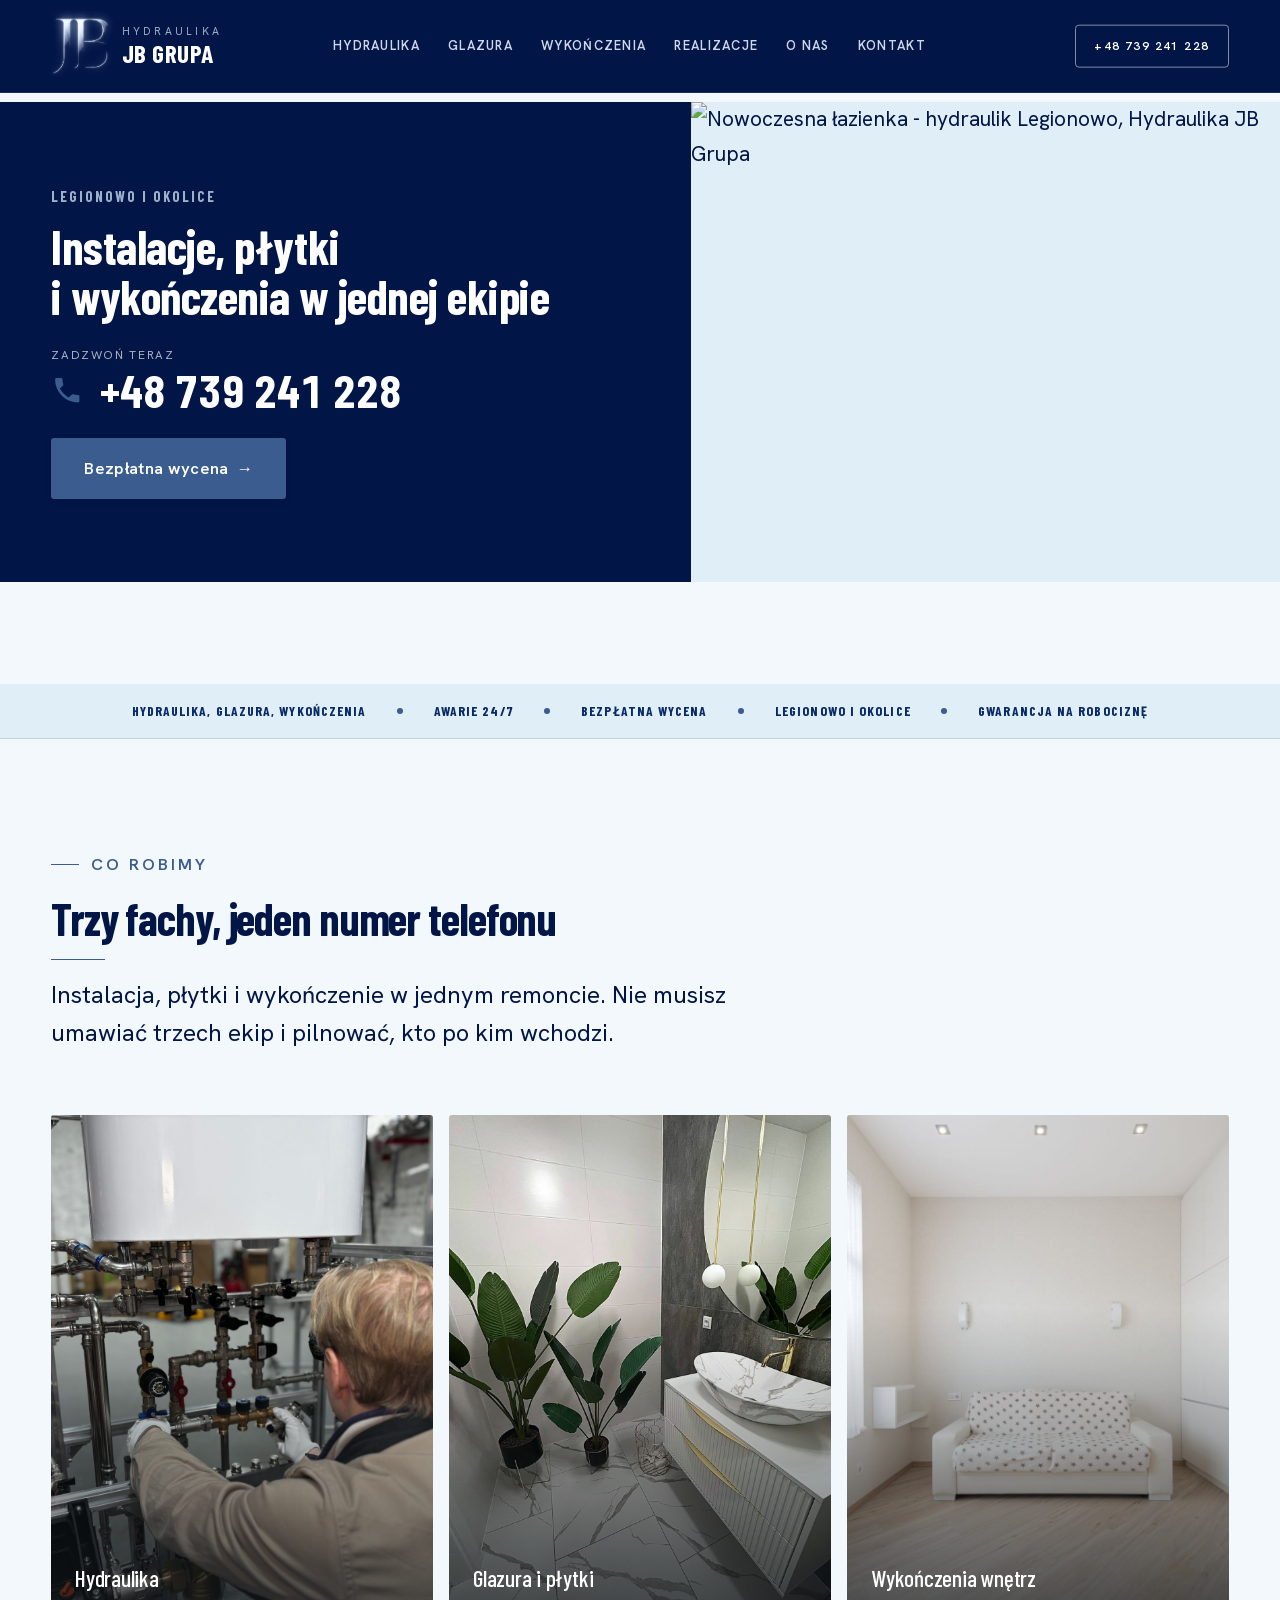
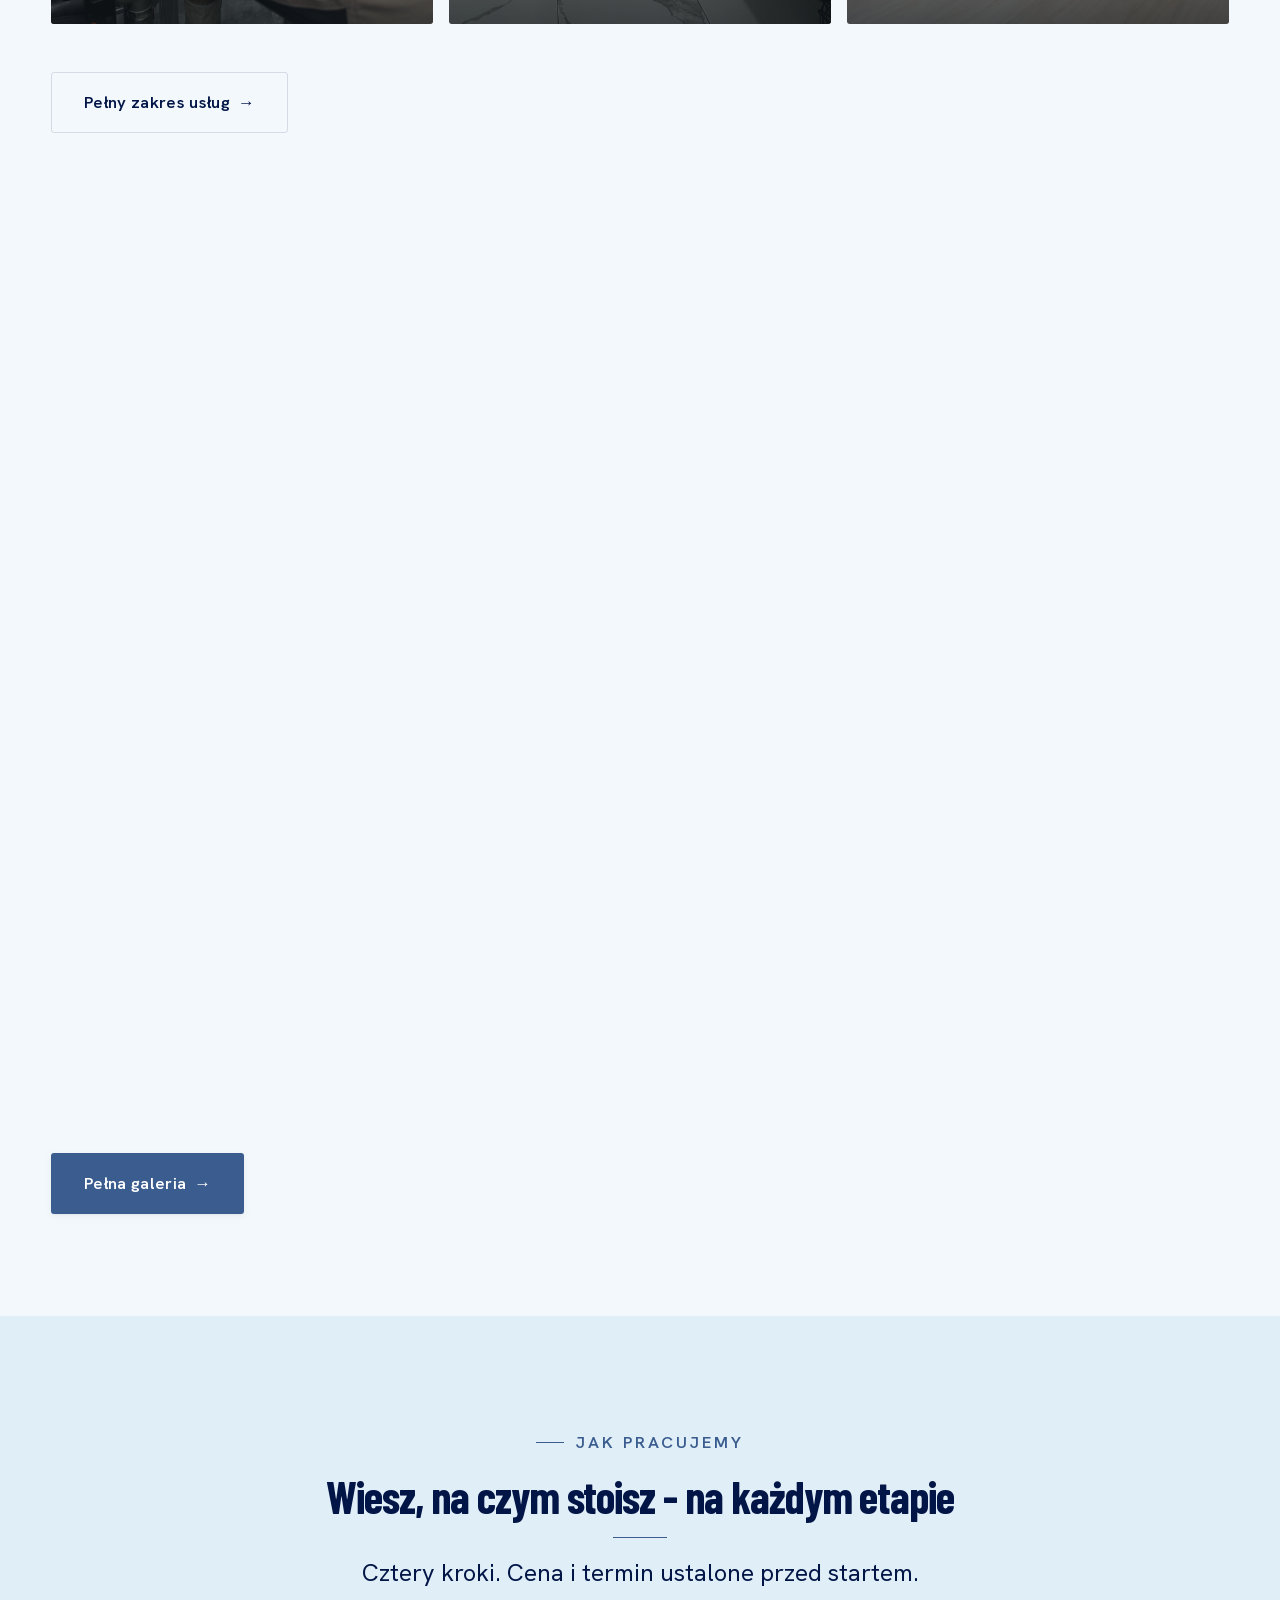
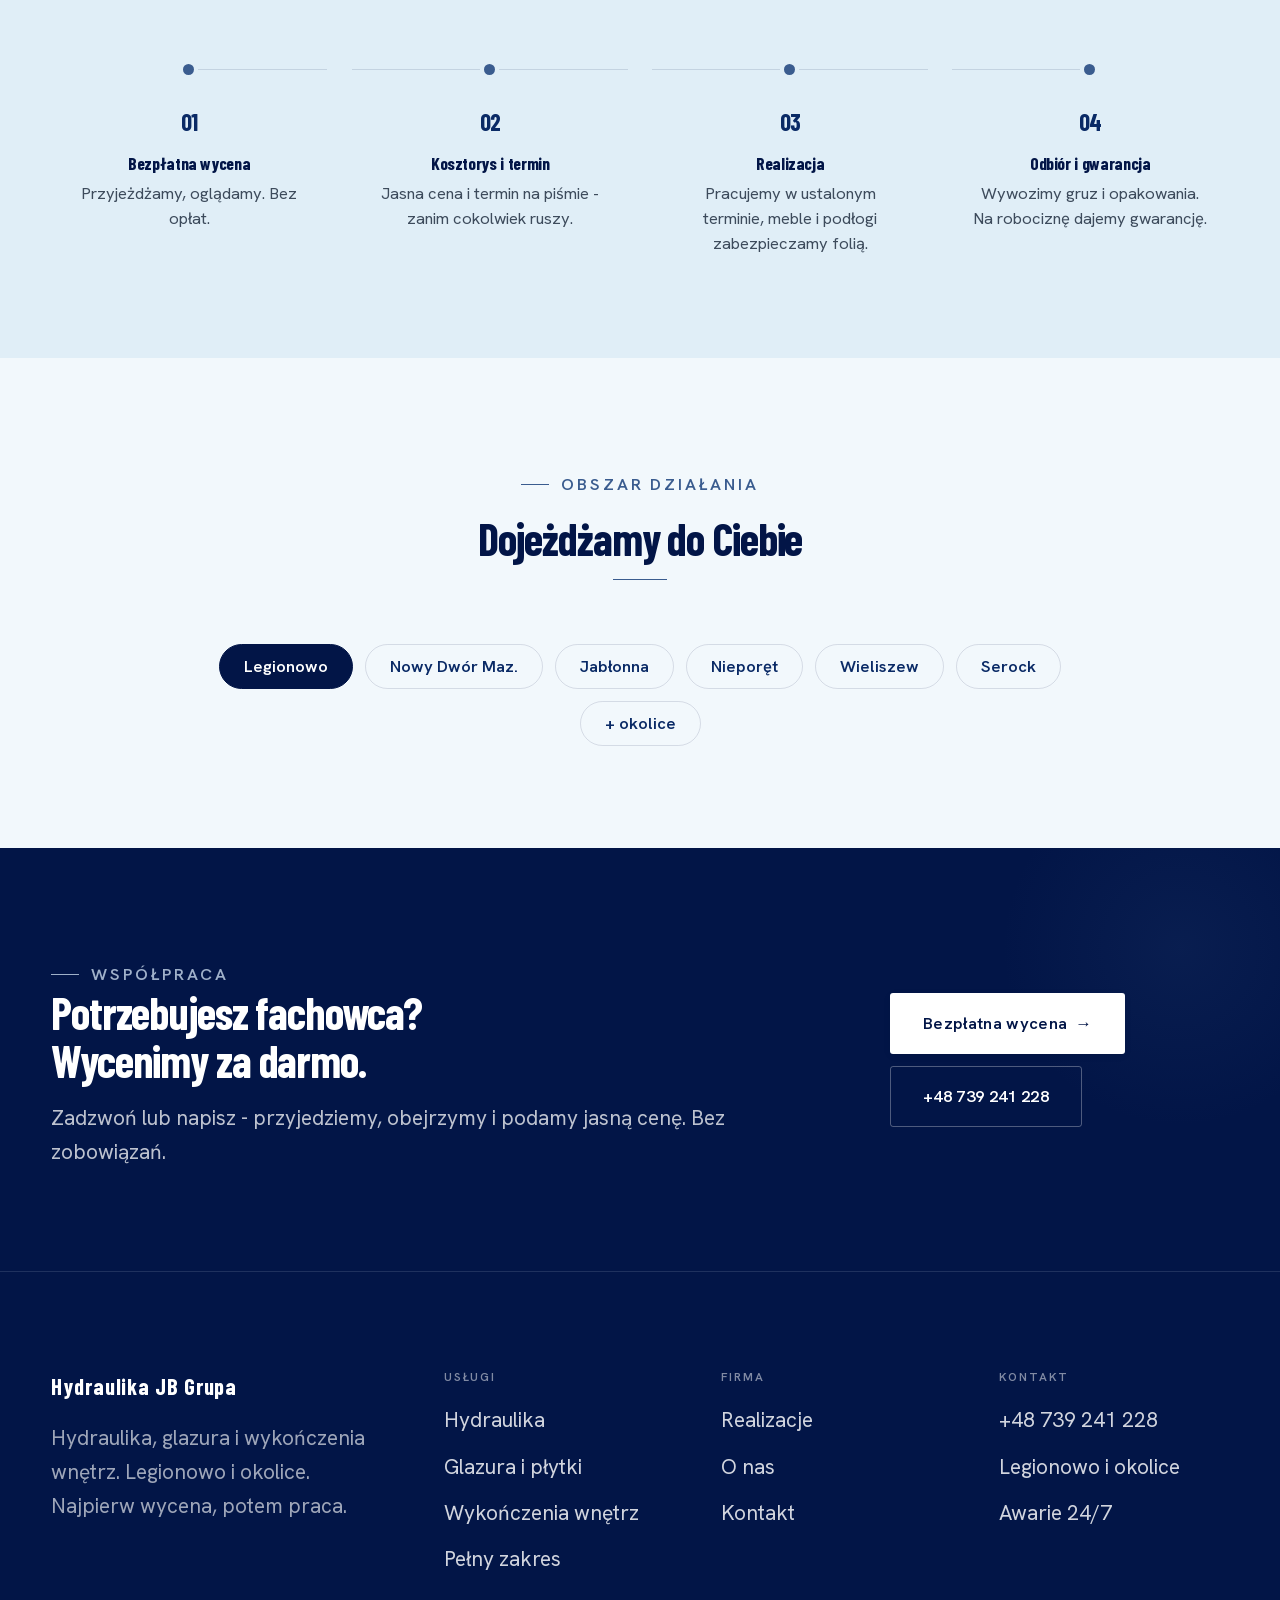
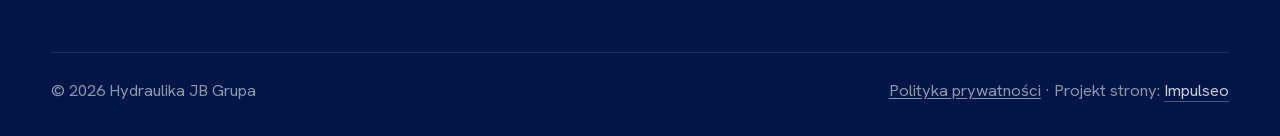
==== index.html @ e121d477 "Podglad rozbudowy strony JB Grupa o trzy uslugi (wersja robocza, noindex)" ====
<!DOCTYPE html>
<html lang="pl">
<head>
<meta charset="UTF-8">
<meta name="viewport" content="width=device-width, initial-scale=1.0">
<title>Hydraulik, glazurnik i wykończenia wnętrz - Legionowo | Hydraulika JB Grupa</title>
<meta name="description" content="Hydraulik, glazurnik i wykończenia wnętrz - Legionowo i okolice. Instalacje wod-kan i c.o., układanie płytek, łazienki pod klucz. Awarie 24/7, bezpłatna wycena.">
<link rel="canonical" href="https://hydraulika-legionowo.pl/">
<meta name="robots" content="noindex, nofollow">
<meta name="theme-color" content="#021547">
<link rel="icon" href="favicon.ico" sizes="any">
<link rel="icon" type="image/png" sizes="32x32" href="favicon-32x32.png">
<link rel="icon" type="image/png" sizes="16x16" href="favicon-16x16.png">
<link rel="apple-touch-icon" sizes="180x180" href="apple-touch-icon.png">
<link rel="manifest" href="site.webmanifest">
<meta property="og:type" content="website">
<meta property="og:locale" content="pl_PL">
<meta property="og:site_name" content="Hydraulika JB Grupa">
<meta property="og:title" content="Hydraulika JB Grupa - hydraulik, glazurnik, wykończenia · Legionowo">
<meta property="og:description" content="Hydraulik, glazurnik i wykończenia wnętrz - Legionowo i okolice. Instalacje wod-kan i c.o., układanie płytek, łazienki pod klucz. Awarie 24/7, bezpłatna wycena.">
<meta property="og:url" content="https://hydraulika-legionowo.pl/">
<meta property="og:image" content="https://hydraulika-legionowo.pl/img/og.jpg">
<meta property="og:image:width" content="1200">
<meta property="og:image:height" content="630">
<meta name="twitter:card" content="summary_large_image">
<meta name="twitter:title" content="Hydraulika JB Grupa - hydraulik, glazurnik, wykończenia · Legionowo">
<meta name="twitter:description" content="Hydraulik, glazurnik i wykończenia wnętrz - Legionowo i okolice. Instalacje wod-kan i c.o., układanie płytek, łazienki pod klucz. Awarie 24/7, bezpłatna wycena.">
<meta name="twitter:image" content="https://hydraulika-legionowo.pl/img/og.jpg">
<link rel="stylesheet" href="assets/fonts.css?v=20260808">
<script type="application/ld+json">{"@context": "https://schema.org", "@type": ["HomeAndConstructionBusiness", "Plumber"], "@id": "https://hydraulika-legionowo.pl/#business", "name": "Hydraulika JB Grupa", "description": "Hydraulik, glazurnik i wykończenia wnętrz. Legionowo i okolice. Instalacje wod-kan i centralne ogrzewanie, układanie płytek i gresu, łazienki pod klucz, usuwanie awarii.", "image": "https://hydraulika-legionowo.pl/img/og.jpg", "url": "https://hydraulika-legionowo.pl/", "telephone": "+48739241228", "email": "kontakt@jbgrupa.com", "areaServed": [{"@type": "City", "name": "Legionowo"}, {"@type": "City", "name": "Nowy Dwór Mazowiecki"}, {"@type": "City", "name": "Jabłonna"}, {"@type": "City", "name": "Nieporęt"}, {"@type": "City", "name": "Wieliszew"}, {"@type": "City", "name": "Serock"}], "address": {"@type": "PostalAddress", "addressLocality": "Legionowo", "addressRegion": "mazowieckie", "addressCountry": "PL"}, "geo": {"@type": "GeoCoordinates", "latitude": 52.4045, "longitude": 20.9266}, "knowsAbout": ["instalacje wod-kan", "centralne ogrzewanie", "ogrzewanie podłogowe", "montaż łazienek", "kotłownie", "usuwanie awarii", "układanie płytek", "gres wielkoformatowy", "brodziki z odpływem liniowym", "gładzie i malowanie", "sufity podwieszane", "wykończenia wnętrz"], "hasOfferCatalog": {"@type": "OfferCatalog", "name": "Usługi", "itemListElement": [{"@type": "Offer", "itemOffered": {"@type": "Service", "name": "Usługi hydrauliczne", "url": "https://hydraulika-legionowo.pl/hydraulika.html"}}, {"@type": "Offer", "itemOffered": {"@type": "Service", "name": "Układanie płytek i gresu", "url": "https://hydraulika-legionowo.pl/glazura.html"}}, {"@type": "Offer", "itemOffered": {"@type": "Service", "name": "Wykończenia wnętrz", "url": "https://hydraulika-legionowo.pl/wykonczenia-wnetrz.html"}}]}}</script>
<link rel="stylesheet" href="assets/styles.css?v=20260808">
</head>
<body>
<a class="skip" href="#main">Przejdź do treści</a>

<header class="nav">
  <div class="wrap nav-inner">
    <a class="brand brand-lockup" href="index.html"><img class="brand-logo" src="img/logo.png" alt=""><span class="brand-wm"><small>Hydraulika</small><b>JB Grupa</b></span></a>
    <nav class="nav-links" id="nav-links">
      <a href="hydraulika.html">Hydraulika</a>
      <a href="glazura.html">Glazura</a>
      <a href="wykonczenia-wnetrz.html">Wykończenia</a>
      <a href="realizacje.html">Realizacje</a>
      <a href="o-nas.html">O&nbsp;nas</a>
      <a href="kontakt.html">Kontakt</a>
      <a href="tel:+48739241228" class="btn btn-accent">+48 739 241 228</a>
    </nav>
    <button class="nav-toggle" type="button" aria-label="Otwórz menu" aria-expanded="false" aria-controls="nav-links"><span></span><span></span><span></span></button>
  </div>
</header>
<main id="main">

<section class="hero-fach">
  <img class="hf-photo" src="img/hero.jpg" alt="Nowoczesna łazienka - hydraulik Legionowo, Hydraulika JB Grupa" fetchpriority="high" width="1800" height="1202">
  <div class="hf-panel">
      <span class="hf-kicker">Legionowo i&nbsp;okolice</span>
      <h1 class="hf-title">Instalacje, płytki i&nbsp;wykończenia w&nbsp;jednej ekipie</h1>
      <a class="hf-phone" href="tel:+48739241228"><span class="hf-phone-lab">Zadzwoń teraz</span><span class="hf-phone-num"><svg class="ico-tel" width="16" height="16" viewBox="0 0 24 24" fill="none" aria-hidden="true"><path d="M6.6 10.8a15.5 15.5 0 0 0 6.6 6.6l2.2-2.2a1 1 0 0 1 1-.24 11.4 11.4 0 0 0 3.6.58 1 1 0 0 1 1 1V20a1 1 0 0 1-1 1A17 17 0 0 1 3 4a1 1 0 0 1 1-1h3.5a1 1 0 0 1 1 1c0 1.25.2 2.46.58 3.6a1 1 0 0 1-.25 1l-2.23 2.2Z" fill="currentColor"/></svg> +48 739 241 228</span></a>
      <div class="hf-actions">
        <a href="kontakt.html" class="btn btn-accent">Bezpłatna wycena <span class="arr" aria-hidden="true">→</span></a>
      </div>
  </div>
</section>
<section class="fach-promise">
  <div class="wrap">
    <ul class="fp-row reveal"><li>Hydraulika, glazura, wykończenia</li><li>Awarie 24/7</li><li>Bezpłatna wycena</li><li>Legionowo i&nbsp;okolice</li><li>Gwarancja na robociznę</li></ul>
  </div>
</section>
<section>
  <div class="wrap">
    <div class="head reveal">
      <span class="eyebrow">Co robimy</span>
      <h2>Trzy fachy, jeden numer telefonu</h2>
      <p>Instalacja, płytki i&nbsp;wykończenie w&nbsp;jednym remoncie. Nie musisz umawiać trzech ekip i&nbsp;pilnować, kto po kim wchodzi.</p>
    </div>
    <div class="gateways">
      <a href="hydraulika.html" class="gateway reveal"><img src="img/about.jpg" alt="Hydraulik Legionowo - instalacje wod-kan i centralne ogrzewanie" loading="lazy"><span class="g-ttl">Hydraulika</span></a>
      <a href="glazura.html" class="gateway reveal"><img src="img/real-lazienka-marmur.jpg" alt="Glazurnik Legionowo - układanie płytek i gresu" loading="lazy"><span class="g-ttl">Glazura i&nbsp;płytki</span></a>
      <a href="wykonczenia-wnetrz.html" class="gateway reveal"><img src="img/w6.jpg" alt="Wykończenia wnętrz Legionowo - gładzie, malowanie, podłogi" loading="lazy"><span class="g-ttl">Wykończenia wnętrz</span></a>
    </div>
    <div style="margin-top:var(--space-7)" class="reveal"><a href="oferta.html" class="btn btn-ghost">Pełny zakres usług <span class="arr" aria-hidden="true">→</span></a></div>
  </div>
</section>
<section>
  <div class="wrap">
    <div class="head reveal">
      <span class="eyebrow">Realizacje</span>
      <h2>Nasze realizacje</h2>
      <p>Zdjęcia z&nbsp;naszych robót w&nbsp;okolicy. Bez zdjęć z&nbsp;internetu.</p>
    </div>
    <div class="gallery-masonry">
      <figure class="m-tile reveal"><img src="img/real-prysznic-drewnopodobny.jpg" alt="Wnęka prysznicowa w gresie drewnopodobnym, etap prac" loading="lazy"><figcaption class="cap">Wnęka prysznicowa w&nbsp;gresie drewnopodobnym<small>Etap przed białym montażem</small></figcaption></figure>
      <figure class="m-tile reveal"><img src="img/real-lazienka-antracyt.jpg" alt="Łazienka z ciemnym kamieniem i wanną wolnostojącą" loading="lazy"><figcaption class="cap">Ciemny kamień i&nbsp;wanna wolnostojąca<small>Zabudowa i&nbsp;biały montaż</small></figcaption></figure>
      <figure class="m-tile reveal"><img src="img/real-odplyw-liniowy.jpg" alt="Podłoga z gresu drewnopodobnego ze spadkiem do odpływu liniowego" loading="lazy"><figcaption class="cap">Spadek do odpływu liniowego<small>Cięcie płytki pod kątem, bez progu</small></figcaption></figure>
    </div>
    <div style="margin-top:var(--space-7)" class="reveal"><a href="realizacje.html" class="btn btn-accent">Pełna galeria <span class="arr" aria-hidden="true">→</span></a></div>
  </div>
</section>
<section class="proces fachowcy">
  <div class="wrap">
    <div class="head center reveal">
      <span class="eyebrow">Jak pracujemy</span>
      <h2>Wiesz, na czym stoisz - na każdym etapie</h2>
      <p>Cztery kroki. Cena i&nbsp;termin ustalone przed startem.</p>
    </div>
    <ol class="proces-line">
      <li class="reveal"><span class="pno">01</span><h3>Bezpłatna wycena</h3><p>Przyjeżdżamy, oglądamy. Bez opłat.</p></li>
      <li class="reveal"><span class="pno">02</span><h3>Kosztorys i&nbsp;termin</h3><p>Jasna cena i&nbsp;termin na piśmie - zanim cokolwiek ruszy.</p></li>
      <li class="reveal"><span class="pno">03</span><h3>Realizacja</h3><p>Pracujemy w&nbsp;ustalonym terminie, meble i&nbsp;podłogi zabezpieczamy folią.</p></li>
      <li class="reveal"><span class="pno">04</span><h3>Odbiór i&nbsp;gwarancja</h3><p>Wywozimy gruz i&nbsp;opakowania. Na robociznę dajemy gwarancję.</p></li>
    </ol>
  </div>
</section>
<section class="obszar">
  <div class="wrap">
    <div class="head center reveal">
      <span class="eyebrow">Obszar działania</span>
      <h2>Dojeżdżamy do Ciebie</h2>
    </div>
    <ul class="obszar-list reveal"><li class="is-home">Legionowo</li><li>Nowy Dwór Maz.</li><li>Jabłonna</li><li>Nieporęt</li><li>Wieliszew</li><li>Serock</li><li>+ okolice</li></ul>
  </div>
</section>
<section class="cta">
  <div class="wrap">
    <div class="reveal">
      <span class="eyebrow">Współpraca</span>
      <h2>Potrzebujesz fachowca? Wycenimy za darmo.</h2>
      <p>Zadzwoń lub napisz - przyjedziemy, obejrzymy i&nbsp;podamy jasną cenę. Bez zobowiązań.</p>
    </div>
    <div class="cta-actions reveal">
      <a href="kontakt.html" class="btn btn-light">Bezpłatna wycena <span class="arr" aria-hidden="true">→</span></a>
      <a href="tel:+48739241228" class="btn btn-ghost" style="color:#fff;border-color:rgba(255,255,255,.3)">+48 739 241 228</a>
    </div>
  </div>
</section>

</main>
<footer>
  <div class="wrap">
    <div class="foot-grid">
      <div class="foot-brand">
        <div class="name">Hydraulika JB Grupa</div>
        <p>Hydraulika, glazura i&nbsp;wykończenia wnętrz. Legionowo i&nbsp;okolice. Najpierw wycena, potem praca.</p>
      </div>
      <div class="foot-col">
        <h4>Usługi</h4>
        <a href="hydraulika.html">Hydraulika</a>
        <a href="glazura.html">Glazura i&nbsp;płytki</a>
        <a href="wykonczenia-wnetrz.html">Wykończenia wnętrz</a>
        <a href="oferta.html">Pełny zakres</a>
      </div>
      <div class="foot-col">
        <h4>Firma</h4>
        <a href="realizacje.html">Realizacje</a>
        <a href="o-nas.html">O&nbsp;nas</a>
        <a href="kontakt.html">Kontakt</a>
      </div>
      <div class="foot-col">
        <h4>Kontakt</h4>
        <a href="tel:+48739241228">+48 739 241 228</a>
        <p>Legionowo i&nbsp;okolice</p>
        <p>Awarie 24/7</p>
      </div>
    </div>
    <div class="foot-bot">
      <span>© 2026 Hydraulika JB Grupa</span>
      <span class="foot-legal"><a href="polityka-prywatnosci.html">Polityka prywatności</a> · Projekt strony: <a class="foot-credit" href="https://impulseo.pl" target="_blank" rel="noopener">Impulseo</a></span>
    </div>
  </div>
</footer>
<div class="sticky-call"><a class="sc-call" href="tel:+48739241228"><svg class="ico-tel" width="16" height="16" viewBox="0 0 24 24" fill="none" aria-hidden="true"><path d="M6.6 10.8a15.5 15.5 0 0 0 6.6 6.6l2.2-2.2a1 1 0 0 1 1-.24 11.4 11.4 0 0 0 3.6.58 1 1 0 0 1 1 1V20a1 1 0 0 1-1 1A17 17 0 0 1 3 4a1 1 0 0 1 1-1h3.5a1 1 0 0 1 1 1c0 1.25.2 2.46.58 3.6a1 1 0 0 1-.25 1l-2.23 2.2Z" fill="currentColor"/></svg> Zadzwoń</a><a class="sc-quote" href="kontakt.html">Bezpłatna wycena</a></div>

<script src="assets/main.js"></script>
</body>
</html>
---- assets/fonts.css ----
@font-face {
  font-family: 'Barlow Condensed';
  font-style: normal;
  font-weight: 500;
  font-display: swap;
  src: url(fonts/barlowcondensed-500-latin-ext.woff2) format('woff2');
  unicode-range: U+0100-02BA, U+02BD-02C5, U+02C7-02CC, U+02CE-02D7, U+02DD-02FF, U+0304, U+0308, U+0329, U+1D00-1DBF, U+1E00-1E9F, U+1EF2-1EFF, U+2020, U+20A0-20AB, U+20AD-20C0, U+2113, U+2C60-2C7F, U+A720-A7FF;
}
@font-face {
  font-family: 'Barlow Condensed';
  font-style: normal;
  font-weight: 500;
  font-display: swap;
  src: url(fonts/barlowcondensed-500-latin.woff2) format('woff2');
  unicode-range: U+0000-00FF, U+0131, U+0152-0153, U+02BB-02BC, U+02C6, U+02DA, U+02DC, U+0304, U+0308, U+0329, U+2000-206F, U+20AC, U+2122, U+2191, U+2193, U+2212, U+2215, U+FEFF, U+FFFD;
}
@font-face {
  font-family: 'Barlow Condensed';
  font-style: normal;
  font-weight: 600;
  font-display: swap;
  src: url(fonts/barlowcondensed-600-latin-ext.woff2) format('woff2');
  unicode-range: U+0100-02BA, U+02BD-02C5, U+02C7-02CC, U+02CE-02D7, U+02DD-02FF, U+0304, U+0308, U+0329, U+1D00-1DBF, U+1E00-1E9F, U+1EF2-1EFF, U+2020, U+20A0-20AB, U+20AD-20C0, U+2113, U+2C60-2C7F, U+A720-A7FF;
}
@font-face {
  font-family: 'Barlow Condensed';
  font-style: normal;
  font-weight: 600;
  font-display: swap;
  src: url(fonts/barlowcondensed-600-latin.woff2) format('woff2');
  unicode-range: U+0000-00FF, U+0131, U+0152-0153, U+02BB-02BC, U+02C6, U+02DA, U+02DC, U+0304, U+0308, U+0329, U+2000-206F, U+20AC, U+2122, U+2191, U+2193, U+2212, U+2215, U+FEFF, U+FFFD;
}
@font-face {
  font-family: 'Barlow Condensed';
  font-style: normal;
  font-weight: 700;
  font-display: swap;
  src: url(fonts/barlowcondensed-700-latin-ext.woff2) format('woff2');
  unicode-range: U+0100-02BA, U+02BD-02C5, U+02C7-02CC, U+02CE-02D7, U+02DD-02FF, U+0304, U+0308, U+0329, U+1D00-1DBF, U+1E00-1E9F, U+1EF2-1EFF, U+2020, U+20A0-20AB, U+20AD-20C0, U+2113, U+2C60-2C7F, U+A720-A7FF;
}
@font-face {
  font-family: 'Barlow Condensed';
  font-style: normal;
  font-weight: 700;
  font-display: swap;
  src: url(fonts/barlowcondensed-700-latin.woff2) format('woff2');
  unicode-range: U+0000-00FF, U+0131, U+0152-0153, U+02BB-02BC, U+02C6, U+02DA, U+02DC, U+0304, U+0308, U+0329, U+2000-206F, U+20AC, U+2122, U+2191, U+2193, U+2212, U+2215, U+FEFF, U+FFFD;
}
@font-face {
  font-family: 'Hanken Grotesk';
  font-style: normal;
  font-weight: 400;
  font-display: swap;
  src: url(fonts/hankengrotesk-400-latin-ext.woff2) format('woff2');
  unicode-range: U+0100-02BA, U+02BD-02C5, U+02C7-02CC, U+02CE-02D7, U+02DD-02FF, U+0304, U+0308, U+0329, U+1D00-1DBF, U+1E00-1E9F, U+1EF2-1EFF, U+2020, U+20A0-20AB, U+20AD-20C0, U+2113, U+2C60-2C7F, U+A720-A7FF;
}
@font-face {
  font-family: 'Hanken Grotesk';
  font-style: normal;
  font-weight: 400;
  font-display: swap;
  src: url(fonts/hankengrotesk-400-latin.woff2) format('woff2');
  unicode-range: U+0000-00FF, U+0131, U+0152-0153, U+02BB-02BC, U+02C6, U+02DA, U+02DC, U+0304, U+0308, U+0329, U+2000-206F, U+20AC, U+2122, U+2191, U+2193, U+2212, U+2215, U+FEFF, U+FFFD;
}
@font-face {
  font-family: 'Hanken Grotesk';
  font-style: normal;
  font-weight: 500;
  font-display: swap;
  src: url(fonts/hankengrotesk-500-latin-ext.woff2) format('woff2');
  unicode-range: U+0100-02BA, U+02BD-02C5, U+02C7-02CC, U+02CE-02D7, U+02DD-02FF, U+0304, U+0308, U+0329, U+1D00-1DBF, U+1E00-1E9F, U+1EF2-1EFF, U+2020, U+20A0-20AB, U+20AD-20C0, U+2113, U+2C60-2C7F, U+A720-A7FF;
}
@font-face {
  font-family: 'Hanken Grotesk';
  font-style: normal;
  font-weight: 500;
  font-display: swap;
  src: url(fonts/hankengrotesk-500-latin.woff2) format('woff2');
  unicode-range: U+0000-00FF, U+0131, U+0152-0153, U+02BB-02BC, U+02C6, U+02DA, U+02DC, U+0304, U+0308, U+0329, U+2000-206F, U+20AC, U+2122, U+2191, U+2193, U+2212, U+2215, U+FEFF, U+FFFD;
}
@font-face {
  font-family: 'Hanken Grotesk';
  font-style: normal;
  font-weight: 600;
  font-display: swap;
  src: url(fonts/hankengrotesk-600-latin-ext.woff2) format('woff2');
  unicode-range: U+0100-02BA, U+02BD-02C5, U+02C7-02CC, U+02CE-02D7, U+02DD-02FF, U+0304, U+0308, U+0329, U+1D00-1DBF, U+1E00-1E9F, U+1EF2-1EFF, U+2020, U+20A0-20AB, U+20AD-20C0, U+2113, U+2C60-2C7F, U+A720-A7FF;
}
@font-face {
  font-family: 'Hanken Grotesk';
  font-style: normal;
  font-weight: 600;
  font-display: swap;
  src: url(fonts/hankengrotesk-600-latin.woff2) format('woff2');
  unicode-range: U+0000-00FF, U+0131, U+0152-0153, U+02BB-02BC, U+02C6, U+02DA, U+02DC, U+0304, U+0308, U+0329, U+2000-206F, U+20AC, U+2122, U+2191, U+2193, U+2212, U+2215, U+FEFF, U+FFFD;
}
---- assets/styles.css ----
/* ============================================================
   - premium, architektoniczny B2B fit-out
   Jasna paleta, zero brązu. System wg premium-web-craft.
   Projekt strony: Impulseo (impulseo.pl)
   ============================================================ */

:root{
  /* PALETA - jasna, architektoniczna, chłodna */
  --paper:#F2F8FC;          /* główne tło */
  --paper-2:#E0EEF7;        /* sekcje alternatywne (chłodny jasny szary) */
  --paper-3:#E0EEF7;        /* delikatne wypełnienia */
  --ink:#021547;            /* tekst główny - chłodny grafit */
  --ink-soft:#0A2A66;       /* nagłówki drugorzędne */
  --muted:#3D4B5C;          /* tekst poboczny */
  --line:rgba(2,21,71,.12);/* hairline */
  --accent:#3A5C8F;         /* stonowany petrol-slate - jedyny akcent */
  --accent-d:#274369;
  --accent-soft:rgba(58,92,143,.12);
  --dark:#021547;           /* sekcje ciemne (stopka/CTA) */

  /* ODSTĘPY - skala 4/8 */
  --space-1:4px; --space-2:8px; --space-3:12px; --space-4:16px; --space-5:24px;
  --space-6:32px; --space-7:48px; --space-8:64px; --space-9:96px; --space-10:128px;

  /* TYPOGRAFIA - fluid clamp() */
  --text-sm:clamp(.88rem,.84rem + .18vw,1rem);
  --text-base:clamp(1.06rem,1rem + .35vw,1.22rem);
  --text-lg:clamp(1.18rem,1.08rem + .4vw,1.4rem);
  --text-h3:clamp(1.2rem,1.1rem + .5vw,1.5rem);
  --text-h2:clamp(1.9rem,1.5rem + 1.9vw,2.8rem);
  --text-h1:clamp(2.6rem,1.9rem + 3.6vw,4.6rem);

  /* PROMIENIE - architektoniczne, raczej ostre */
  --r-sm:3px; --r-md:6px; --r-lg:10px;

  /* RUCH */
  --ease:cubic-bezier(.25,.46,.45,.94); --dur:.24s;

  /* CIENIE - miękkie, warstwowe */
  --sh-sm:0 1px 2px rgba(16,24,32,.04), 0 2px 8px rgba(16,24,32,.05);
  --sh-md:0 2px 6px rgba(16,24,32,.05), 0 12px 28px -8px rgba(16,24,32,.12);
  --sh-lg:0 6px 14px rgba(16,24,32,.07), 0 26px 56px -18px rgba(16,24,32,.22);

  --hairline:1px solid var(--line);

  --font-display:'Barlow Condensed','Hanken Grotesk',sans-serif;
  --font-body:'Hanken Grotesk',sans-serif;
}

*{box-sizing:border-box;margin:0;padding:0}
html{scroll-behavior:smooth}
body{
  font-family:var(--font-body);
  font-size:var(--text-base);
  line-height:1.65;
  color:var(--ink);
  background:var(--paper);
  -webkit-font-smoothing:antialiased;
  text-rendering:optimizeLegibility;
}
img{max-width:100%;display:block}
a{color:inherit;text-decoration:none}

.wrap{width:min(92%,1180px);margin-inline:auto}
section{padding-block:clamp(52px,6.5vw,96px)}

h1,h2,h3{font-family:var(--font-display);font-weight:700;line-height:1.08;letter-spacing:-.02em;color:var(--ink)}
h1{font-size:var(--text-h1);letter-spacing:-.035em}
h2{font-size:var(--text-h2);letter-spacing:-.025em}
h3{font-size:var(--text-h3)}
p{max-width:65ch}

.eyebrow{
  font-family:var(--font-body);
  font-size:var(--text-sm);
  font-weight:600;
  letter-spacing:.18em;
  text-transform:uppercase;
  color:var(--accent);
  display:inline-flex;align-items:center;gap:var(--space-3);
}
.eyebrow::before{content:"";width:28px;height:1px;background:var(--accent);display:inline-block}

.muted{color:var(--muted)}
.lead{font-size:var(--text-lg);line-height:1.55;color:var(--ink-soft);max-width:50ch}

/* ---------- BUTTONS ---------- */
.btn{
  display:inline-flex;align-items:center;gap:var(--space-2);
  font-weight:600;font-size:var(--text-sm);letter-spacing:.02em;
  padding:var(--space-4) var(--space-6);
  border-radius:var(--r-sm);
  transition:transform var(--dur) var(--ease),box-shadow var(--dur) var(--ease),background var(--dur) var(--ease);
  cursor:pointer;border:1px solid transparent;
}
.btn-accent{background:var(--accent);color:#fff;box-shadow:var(--sh-sm)}
.btn-accent:hover{background:var(--accent-d);transform:translateY(-2px);box-shadow:var(--sh-md)}
.btn-accent:active{transform:translateY(0);box-shadow:var(--sh-sm)}
.btn-ghost{background:transparent;color:var(--ink);border-color:var(--line)}
.btn-ghost:hover{border-color:var(--accent);color:var(--accent);transform:translateY(-2px)}
.btn-light{background:#fff;color:var(--ink);box-shadow:var(--sh-sm)}
.btn-light:hover{transform:translateY(-2px);box-shadow:var(--sh-md)}
.btn .arr{transition:transform var(--dur) var(--ease)}
.btn:hover .arr{transform:translateX(4px)}

/* ---------- NAV ---------- */
.nav{
  position:sticky;top:0;z-index:50;
  background:color-mix(in srgb,var(--paper) 88%,transparent);
  backdrop-filter:saturate(140%) blur(10px);
  border-bottom:var(--hairline);
}
.nav-inner{display:flex;align-items:center;justify-content:space-between;height:88px}
.brand{display:flex;flex-direction:column;line-height:1}
.brand .name{font-family:var(--font-display);font-weight:800;font-size:1.35rem;letter-spacing:.04em}
.brand .sub{font-size:.62rem;letter-spacing:.34em;text-transform:uppercase;color:var(--muted);margin-top:5px}
.nav-links{display:flex;align-items:center;gap:var(--space-6)}
.nav-links a{font-size:var(--text-sm);font-weight:500;color:var(--ink-soft);position:relative;padding-block:4px;transition:color var(--dur) var(--ease)}
.nav-links a::after{content:"";position:absolute;left:0;bottom:0;width:0;height:1.5px;background:var(--accent);transition:width var(--dur) var(--ease)}
.nav-links a:hover,.nav-links a.active{color:var(--ink)}
.nav-links a:hover::after,.nav-links a.active::after{width:100%}
.nav-links .btn{padding:var(--space-2) var(--space-5)}
/* przyciski w nav: właściwy kolor (przebij .nav-links a) + bez podkreślenia */
.nav-links a.btn-accent{color:#fff}
.nav-links a.btn-ghost,.nav-links a.btn-light{color:var(--ink)}
.nav-links a.btn::after{display:none}
.nav-toggle{display:none;background:none;border:none;cursor:pointer;flex-direction:column;gap:5px;padding:8px}
.nav-toggle span{width:24px;height:2px;background:var(--ink);transition:var(--dur)}

/* ---------- HERO (split) ---------- */
.hero{position:relative;overflow:hidden;border-bottom:var(--hairline)}
.hero-grid{display:grid;grid-template-columns:1.05fr .95fr;gap:clamp(24px,4vw,60px);align-items:center;
  padding-block:clamp(36px,4.5vw,64px)}
.hero-copy .eyebrow{margin-bottom:var(--space-5)}
.hero-copy h1{margin-bottom:var(--space-5)}
.hero-copy .lead{margin-bottom:var(--space-7)}
.hero-actions{display:flex;flex-wrap:wrap;gap:var(--space-4)}
.hero-art{position:relative;aspect-ratio:4/3;border-radius:var(--r-lg);overflow:hidden;box-shadow:var(--sh-lg)}
.hero-art img{width:100%;height:100%;object-fit:cover}
.hero-art::after{content:"";position:absolute;inset:0;background:linear-gradient(180deg,transparent 55%,rgba(18,24,28,.28))}
.hero-badge{position:absolute;left:var(--space-5);bottom:var(--space-5);z-index:2;
  background:rgba(252,252,251,.94);backdrop-filter:blur(4px);
  border-radius:var(--r-md);padding:var(--space-4) var(--space-5);box-shadow:var(--sh-md);max-width:78%}
.hero-badge strong{display:block;font-family:var(--font-display);font-size:1rem;letter-spacing:-.01em}
.hero-badge span{font-size:var(--text-sm);color:var(--muted)}

/* ---------- HERO duży / kinowy (strona główna) ---------- */
.hero-cine{position:relative;min-height:clamp(560px,82vh,840px);min-height:clamp(560px,82svh,840px);display:flex;align-items:center;overflow:hidden;border-bottom:var(--hairline)}
.hero-cine>img{position:absolute;inset:0;width:100%;height:100%;object-fit:cover;z-index:0}
.hero-cine::after{content:"";position:absolute;inset:0;z-index:1;
  background:linear-gradient(95deg,rgba(13,18,23,.86) 0%,rgba(13,18,23,.64) 32%,rgba(13,18,23,.24) 62%,rgba(13,18,23,.04) 100%)}
.hero-cine .wrap{position:relative;z-index:2;padding-block:var(--space-8)}
.hero-cine .hero-copy{max-width:660px}
.hero-cine .eyebrow{color:#fff;margin-bottom:var(--space-5)}
.hero-cine .eyebrow::before{background:#fff}
.hero-cine h1{color:#fff;margin-bottom:var(--space-5);font-size:clamp(2.9rem,2rem + 4.4vw,5.2rem)}
.hero-cine .lead{color:rgba(255,255,255,.92);max-width:48ch;margin-bottom:var(--space-7)}
.hero-cine .hero-actions{display:flex;flex-wrap:wrap;gap:var(--space-4)}
@media(max-width:680px){
  .hero-cine{min-height:clamp(520px,76vh,640px);min-height:clamp(520px,76svh,640px);align-items:flex-end}
  .hero-cine::after{background:linear-gradient(0deg,rgba(13,18,23,.9) 6%,rgba(13,18,23,.45) 55%,rgba(13,18,23,.25) 100%)}
  .hero-cine .wrap{padding-bottom:var(--space-9)}
}

/* full-bleed hero variant (podstrony) */
.pagehead{position:relative;min-height:46vh;min-height:46svh;display:flex;align-items:flex-end;overflow:hidden;border-bottom:var(--hairline)}
.pagehead img{position:absolute;inset:0;width:100%;height:100%;object-fit:cover}
.pagehead::after{content:"";position:absolute;inset:0;background:linear-gradient(180deg,rgba(18,24,28,.25),rgba(18,24,28,.62))}
.pagehead .wrap{position:relative;z-index:2;padding-block:var(--space-9);color:#fff}
.pagehead h1{color:#fff;max-width:18ch}
.pagehead .eyebrow{color:#fff}
.pagehead .eyebrow::before{background:#fff}
.pagehead p{color:rgba(255,255,255,.86);margin-top:var(--space-4);max-width:54ch}

/* ---------- STRIP (pasek skrótów / liczby) ---------- */
.strip{background:var(--dark);color:#fff}
.strip .wrap{display:grid;grid-template-columns:repeat(4,1fr);gap:var(--space-6);padding-block:var(--space-8)}
.strip .item .k{font-family:var(--font-display);font-size:clamp(1.6rem,1.2rem + 1.4vw,2.4rem);font-weight:800;letter-spacing:-.02em;color:#fff}
.strip .item .v{font-size:var(--text-sm);color:rgba(255,255,255,.66);margin-top:var(--space-2);line-height:1.45}
.strip .item{border-left:2px solid var(--accent);padding-left:var(--space-5)}

/* ---------- SECTION HEAD ---------- */
.head{max-width:48rem;margin-bottom:var(--space-8)}
.head.center{margin-inline:auto;text-align:center}
.head .eyebrow{margin-bottom:var(--space-4)}
.head h2{margin-bottom:var(--space-4)}
.head p{color:var(--muted);font-size:var(--text-lg);line-height:1.55}
.head.center p{margin-inline:auto}

/* ---------- INTRO SPLIT ---------- */
.split{display:grid;grid-template-columns:.92fr 1.08fr;gap:clamp(28px,5vw,80px);align-items:center}
.split.rev{grid-template-columns:1.08fr .92fr}
.split.rev .split-art{order:-1}
.split-art{position:relative;aspect-ratio:5/4;border-radius:var(--r-lg);overflow:hidden;box-shadow:var(--sh-lg)}
.split-art img{width:100%;height:100%;object-fit:cover}
.split-copy h2{margin-bottom:var(--space-5)}
.split-copy p+p{margin-top:var(--space-4)}
.split-copy .btn{margin-top:var(--space-6)}

/* ---------- SERVICES (zakres) ---------- */
.svc-grid{display:grid;grid-template-columns:repeat(auto-fit,minmax(280px,1fr));gap:var(--space-5)}
.svc{background:#fff;border:var(--hairline);border-radius:var(--r-md);padding:var(--space-7) var(--space-6);
  transition:transform var(--dur) var(--ease),box-shadow var(--dur) var(--ease),border-color var(--dur) var(--ease);
  position:relative;overflow:hidden}
.svc::before{content:"";position:absolute;left:0;top:0;width:3px;height:0;background:var(--accent);transition:height var(--dur) var(--ease)}
.svc:hover{transform:translateY(-4px);box-shadow:var(--sh-md);border-color:transparent}
.svc:hover::before{height:100%}
.svc .ic{font-family:var(--font-display);font-size:.8rem;font-weight:700;letter-spacing:.12em;color:var(--accent);margin-bottom:var(--space-4)}
.svc h3{margin-bottom:var(--space-3);font-size:1.22rem}
.svc p{color:var(--muted);font-size:var(--text-base);line-height:1.6}

/* big detailed service rows */
.svc-row{display:grid;grid-template-columns:.8fr 1.2fr;gap:clamp(20px,4vw,60px);align-items:center;padding-block:var(--space-8)}
.svc-row+.svc-row{border-top:var(--hairline)}
.svc-row.rev{grid-template-columns:1.2fr .8fr}
.svc-row.rev .svc-row-art{order:-1}
.svc-row-art{aspect-ratio:4/3;border-radius:var(--r-md);overflow:hidden;box-shadow:var(--sh-md)}
.svc-row-art img{width:100%;height:100%;object-fit:cover}
.svc-row h3{font-size:1.5rem;margin-bottom:var(--space-4)}
.svc-row .num{font-family:var(--font-display);font-size:.85rem;font-weight:700;letter-spacing:.14em;color:var(--accent);display:block;margin-bottom:var(--space-3)}
.svc-row ul{list-style:none;margin-top:var(--space-4);display:flex;flex-direction:column;gap:var(--space-2)}
.svc-row li{position:relative;padding-left:var(--space-5);color:var(--muted);font-size:var(--text-base)}
.svc-row li::before{content:"";position:absolute;left:0;top:.62em;width:8px;height:1px;background:var(--accent)}

/* ---------- GALLERY (realizacje) ---------- */
.gallery{display:grid;grid-template-columns:repeat(12,1fr);gap:var(--space-4);grid-auto-rows:200px}
/* GALERIA MASONRY - pionowe zdjęcia (portrety beauty/wellness) bez przycinania: kolumny, height auto */
.gallery-masonry{column-count:3;column-gap:var(--space-4)}
@media(max-width:900px){.gallery-masonry{column-count:2}}
@media(max-width:560px){.gallery-masonry{column-count:1}}
.gallery-masonry .m-tile{break-inside:avoid;margin:0 0 var(--space-4);padding:0;position:relative;overflow:hidden;border-radius:var(--r-md);border:1px solid var(--line)}
.gallery-masonry .m-tile img{width:100%;height:auto;display:block}
.gallery-masonry .m-tile .cap{position:absolute;left:0;right:0;bottom:0;padding:var(--space-4);color:#fff;background:linear-gradient(0deg,rgba(0,0,0,.55),transparent);font-size:var(--text-sm)}
.tile{position:relative;overflow:hidden;border-radius:var(--r-md);box-shadow:var(--sh-sm);
  transition:transform var(--dur) var(--ease),box-shadow var(--dur) var(--ease)}
.tile img{width:100%;height:100%;object-fit:cover;transition:transform .6s var(--ease)}
.tile:hover{box-shadow:var(--sh-md)}
.tile:hover img{transform:scale(1.05)}
.tile .cap{position:absolute;left:0;right:0;bottom:0;padding:var(--space-5) var(--space-4) var(--space-4);
  background:linear-gradient(transparent,rgba(18,24,28,.78));color:#fff;
  font-size:var(--text-sm);font-weight:600;letter-spacing:.01em;
  opacity:0;transform:translateY(8px);transition:var(--dur) var(--ease)}
.tile:hover .cap{opacity:1;transform:translateY(0)}
.tile .cap small{display:block;font-weight:400;opacity:.78;letter-spacing:.04em;text-transform:uppercase;font-size:.66rem;margin-top:3px}
/* bento spans */
.t-wide{grid-column:span 6}
.t-tall{grid-column:span 6;grid-row:span 2}
.t-std{grid-column:span 6}
.t-third{grid-column:span 4}
.t-two3{grid-column:span 8}

/* ---------- TRUST / WIARYGODNOŚĆ ---------- */
.trust{background:var(--paper-2)}
.trust-grid{display:grid;grid-template-columns:repeat(auto-fit,minmax(240px,1fr));gap:var(--space-5);margin-top:var(--space-7)}
.trust-card{background:#fff;border-radius:var(--r-md);padding:var(--space-7) var(--space-6);box-shadow:var(--sh-sm);border-top:3px solid var(--accent)}
.trust-card .big{font-family:var(--font-display);font-size:clamp(1.8rem,1.3rem + 1.6vw,2.6rem);font-weight:800;letter-spacing:-.02em;color:var(--ink);line-height:1}
.trust-card h3{font-size:1.12rem;margin:var(--space-3) 0 var(--space-2)}
.trust-card p{color:var(--muted);font-size:var(--text-base);line-height:1.55}

/* ---------- CTA band ---------- */
.cta{background:var(--dark);color:#fff;position:relative;overflow:hidden}
.cta .wrap{display:grid;grid-template-columns:1.4fr .6fr;gap:var(--space-7);align-items:center;position:relative;z-index:2}
.cta h2{color:#fff;max-width:20ch}
.cta p{color:rgba(255,255,255,.74);margin-top:var(--space-4)}
.cta-actions{display:flex;flex-direction:column;gap:var(--space-3);align-items:flex-start}
.cta::before{content:"";position:absolute;right:-80px;top:-80px;width:360px;height:360px;border-radius:50%;
  background:radial-gradient(circle,var(--accent-soft),transparent 70%)}

/* ---------- CONTACT ---------- */
.contact-grid{display:grid;grid-template-columns:.85fr 1.15fr;gap:clamp(28px,4vw,56px);align-items:start}
.info-list{display:flex;flex-direction:column;gap:var(--space-2)}
.info-row{display:flex;gap:var(--space-4);align-items:flex-start;padding-block:var(--space-4);border-bottom:var(--hairline)}
.info-row .ic{flex:none;width:42px;height:42px;display:grid;place-items:center;border-radius:50%;
  background:var(--accent-soft);color:var(--accent);font-size:1.05rem}
.info-row .lbl{font-size:.72rem;letter-spacing:.14em;text-transform:uppercase;color:var(--muted)}
.info-row .val{font-weight:600;font-size:var(--text-base);margin-top:2px}
.info-row a.val:hover{color:var(--accent)}
.map{border:none;border-radius:var(--r-lg);box-shadow:var(--sh-md);width:100%;height:100%;min-height:380px;filter:grayscale(.2) contrast(1.02)}
.form{background:#fff;border:var(--hairline);border-radius:var(--r-lg);padding:clamp(24px,3vw,40px);box-shadow:var(--sh-sm)}
.form .fld{margin-bottom:var(--space-5)}
.form label{display:block;font-size:var(--text-sm);font-weight:600;margin-bottom:var(--space-2)}
.form input,.form textarea{width:100%;font-family:inherit;font-size:var(--text-base);color:var(--ink);
  padding:var(--space-4);border:var(--hairline);border-radius:var(--r-sm);background:var(--paper);transition:border-color var(--dur)}
.form input:focus,.form textarea:focus{outline:none;border-color:var(--accent);background:#fff}
.form textarea{resize:vertical;min-height:120px}
.form .note{font-size:var(--text-sm);color:var(--muted);margin-top:var(--space-3)}

/* ---------- FOOTER ---------- */
footer{background:var(--dark);color:#fff;padding-block:var(--space-9) var(--space-6)}
.foot-grid{display:grid;grid-template-columns:1.4fr 1fr 1fr;gap:var(--space-7);margin-bottom:var(--space-8)}
.foot-brand .name{font-family:var(--font-display);font-weight:800;font-size:1.4rem;letter-spacing:.04em}
.foot-brand p{color:rgba(255,255,255,.62);margin-top:var(--space-4);font-size:var(--text-base);max-width:38ch}
.foot-col h4{font-size:.74rem;letter-spacing:.16em;text-transform:uppercase;color:rgba(255,255,255,.5);margin-bottom:var(--space-4)}
.foot-col a,.foot-col p{display:block;color:rgba(255,255,255,.82);font-size:var(--text-base);margin-bottom:var(--space-3)}
.foot-col a:hover{color:#fff}
.foot-bot{border-top:1px solid rgba(255,255,255,.12);padding-top:var(--space-5);display:flex;justify-content:space-between;flex-wrap:wrap;gap:var(--space-3);
  font-size:var(--text-sm);color:rgba(255,255,255,.55)}
.foot-bot a:hover{color:#fff}

/* ---------- REVEAL ---------- */
.reveal{opacity:0;transform:translateY(22px);transition:opacity .6s var(--ease),transform .6s var(--ease)}
.reveal.in{opacity:1;transform:none}

/* ---------- RESPONSIVE ---------- */
@media(max-width:920px){
  .hero-grid,.split,.split.rev,.svc-row,.svc-row.rev,.cta .wrap,.contact-grid,.foot-grid{grid-template-columns:1fr}
  .split.rev .split-art,.svc-row.rev .svc-row-art{order:0}
  .hero-art{aspect-ratio:16/10;max-height:420px}
  .strip .wrap{grid-template-columns:repeat(2,1fr);gap:var(--space-7)}
  .gallery{grid-auto-rows:180px}
  .t-wide,.t-tall,.t-std,.t-third,.t-two3{grid-column:span 6}
  .t-tall{grid-row:span 1}
  .cta-actions{flex-direction:row;flex-wrap:wrap}
  .foot-grid{gap:var(--space-6)}
}
@media(max-width:680px){
  .nav-links{position:fixed;inset:72px 0 auto 0;background:var(--paper);flex-direction:column;align-items:stretch;
    gap:0;padding:var(--space-4) 6%;border-bottom:var(--hairline);box-shadow:var(--sh-md);
    transform:translateY(-120%);transition:transform var(--dur) var(--ease)}
  .nav-links.open{transform:translateY(0)}
  .nav-links a{padding-block:var(--space-4);border-bottom:var(--hairline)}
  .nav-links .btn{margin-top:var(--space-3);justify-content:center}
  .nav-toggle{display:flex}
  .strip .wrap{grid-template-columns:1fr}
  .gallery{grid-template-columns:repeat(6,1fr)}
  .foot-grid{grid-template-columns:1fr}
}
@media(prefers-reduced-motion:reduce){
  *{animation-duration:.01ms!important;transition:none!important}
  .reveal{opacity:1!important;transform:none!important}
  html{scroll-behavior:auto}
}

/* ============================================================
   PREMIUM LAYER - destylat deep-researchu branż (anty-AI, spokój).
   Zmienne (--accent/--ink/--paper/--line/--dark). Ruch ledwo
   zauważalny, krzywa cubic-bezier(.16,.84,.44,1); prefers-reduced-motion
   pokryte blanketem wyżej. Karty hairline zamiast cieni = #1 sygnał „nie-AI".
   ============================================================ */

/* więcej oddechu między sekcjami (liderzy: 110-130px) */
section{padding-block:clamp(64px,8vw,128px)}

/* 1) Aksamitny reveal - dłuższa, miękka krzywa zamiast „skoku" */
.reveal{transition:opacity .9s cubic-bezier(.16,.84,.44,1),transform .9s cubic-bezier(.16,.84,.44,1);will-change:opacity,transform}
/* stagger TYLKO w galerii (tam pozycja = porządek dzieci) */
.gallery .reveal:nth-child(2){transition-delay:.07s}
.gallery .reveal:nth-child(3){transition-delay:.14s}
.gallery .reveal:nth-child(4){transition-delay:.21s}
.gallery .reveal:nth-child(5){transition-delay:.28s}
.gallery .reveal:nth-child(6){transition-delay:.35s}

/* 2) Hero STATYCZNY na .hero-cine - Ken Burns CAŁKIEM WYŁĄCZONY 26.06 (3. zgłoszenie Szymona).
   GENEZA: animowanie scale na <img> hero z teksturami (cegły/framugi) re-samplinguje obraz
   klatka po klatce → na części ekranów drobne drganie/shimmer = „heroshot się trzęsie".
   translateY usunięto wcześniej, scale-only + will-change/GPU NIE wystarczyły do GWARANCJI gładkości.
   Krzysztof zażądał pewności („make sure, że błąd się nie pojawi") > efekt. Zero animacji = 0% drgania.
   Delikatny zoom zostaje TYLKO w pełnoekranowych hero gastro/studio (hg-bg/hs-bg - tło, inny
   mechanizm, chwalone, nigdy nie zgłaszane). NIE wracać do KB na .hero-cine bez realnego testu
   na sprzęcie klienta - to ryzyko regresji „trzęsienia”. */
/* BEZPIECZNY "wow" na hero = jednorazowy FADE-IN (opacity), nie zoom.
   opacity nie dotyka bitmapy → gładkie na KAŻDYM zdjęciu/ekranie/GPU, zero ryzyka migotania.
   Geometryczny ruch (scale/translate) na .hero-cine jest ZAKAZANY (bramka pilnuje). */
@keyframes heroFade{from{opacity:0}to{opacity:1}}
.hero-cine>img{transform:none;animation:heroFade 1.1s ease-out both}

/* 3) Akcentowy hairline pod nagłówkiem sekcji, który „rysuje się" przy wejściu */
.head h2{position:relative;padding-bottom:18px}
.head h2::after{content:"";position:absolute;left:0;bottom:0;height:1px;width:0;background:var(--accent);transition:width 1s cubic-bezier(.16,.84,.44,1) .15s}
.head.center h2::after{left:50%;transform:translateX(-50%)}
.head.reveal.in h2::after,.head.center.reveal.in h2::after{width:54px}

/* 4) Karty HAIRLINE zamiast cieni/zaokrągleń (najmocniejszy anty-AI detal) */
.svc{background:transparent;border:1px solid var(--line);border-radius:var(--r-sm);box-shadow:none}
.svc:hover{box-shadow:none;border-color:var(--accent);transform:translateY(-3px)}
.trust-card{background:transparent;box-shadow:none;border:1px solid var(--line);border-top:2px solid var(--accent);border-radius:var(--r-sm)}
.tile{box-shadow:none;border-radius:var(--r-sm)}
.tile:hover{box-shadow:none}

/* 5) Sticky-nav kondensuje się po przewinięciu (sygnał dopracowania) */
.nav{transition:box-shadow .4s ease,background .4s ease}
.nav.is-stuck{box-shadow:0 1px 0 var(--line),0 14px 30px -24px rgba(0,0,0,.45)}
.nav-inner{transition:height .35s var(--ease)}
.nav.is-stuck .nav-inner{height:70px}

/* 6) MANIFESTO - pełnoekranowy cytat-bohater (zastępuje generyczne „Dlaczego my") */
.manifesto{background:var(--paper-2);text-align:center}
.manifesto .wrap{max-width:60rem}
.manifesto p{font-family:var(--font-display);font-style:italic;font-size:clamp(1.6rem,1rem + 2.4vw,2.8rem);line-height:1.32;color:var(--ink-soft);margin-inline:auto;max-width:26ch;position:relative;padding-top:var(--space-8)}
.manifesto p::before{content:"";position:absolute;top:0;left:50%;transform:translateX(-50%);width:54px;height:1px;background:var(--accent)}
.manifesto p span{color:var(--accent);font-style:italic}

/* 7) GATEWAYS - 3 duże bramy-zdjęcia (zamiast paska menu usług) */
.gateways{display:grid;grid-template-columns:repeat(3,1fr);gap:var(--space-4)}
.gateway{position:relative;aspect-ratio:3/4;overflow:hidden;border-radius:var(--r-sm);display:block}
.gateway img{width:100%;height:100%;object-fit:cover;transition:transform .8s var(--ease),filter .5s var(--ease)}
.gateway::after{content:"";position:absolute;inset:0;background:linear-gradient(180deg,transparent 38%,rgba(18,24,28,.74))}
.gateway:hover img{transform:scale(1.05);filter:brightness(1.05)}
.gateway .g-ttl{position:absolute;left:0;right:0;bottom:0;z-index:2;padding:var(--space-6) var(--space-5);color:#fff;font-family:var(--font-display);font-size:1.45rem;letter-spacing:-.01em;line-height:1.15}
.gateway .g-ttl small{display:block;font-family:var(--font-body);font-size:var(--text-sm);font-weight:400;opacity:.82;letter-spacing:.03em;margin-top:5px}
@media(max-width:760px){.gateways{grid-template-columns:1fr}.gateway{aspect-ratio:16/10}}

/* 8) LOGO klienta w nagłówku (gdy podane --logo) */
.brand-logo{height:64px;width:auto;max-width:300px;object-fit:contain;display:block;border-radius:10px;box-shadow:0 2px 10px rgba(2,21,71,.12)}
.nav.is-stuck .brand-logo{height:50px}
@media(max-width:680px){.brand-logo{height:32px}}

/* === rodzina: fachowcy === */
/* ============================================================
   RODZINA: FACHOWCY (hydraulik/elektryk/remont/brukarstwo/ogrodzenia)
   Doklejane NA WIERZCH base.css. Dziedziczy paletę/fonty skórki (trade/elektryk).
   Filozofia: telefon-bohater + zaufanie + „bezpłatna wycena". Spokój, nie krzyk.
   (count-up i podwójny iframe mapy świadomie pominięte - krytyka blueprintu.)
   ============================================================ */

/* --- PROCES - oś „jak pracujemy" (podpis rodziny, czego nie ma w meblach) --- */
.proces{background:var(--paper-2)}
.proces-line{list-style:none;display:grid;grid-template-columns:repeat(4,1fr);gap:var(--space-5);position:relative;margin:0;padding:0}
.proces-line li{position:relative;padding-top:var(--space-7)}
.proces-line li::before{content:"";position:absolute;top:14px;left:0;right:0;height:1px;background:var(--line)}
.proces-line li:last-child::before{right:50%}
.proces-line li:first-child::before{left:50%}
.proces-line li::after{content:"";position:absolute;top:9px;left:calc(50% - 6px);width:11px;height:11px;border-radius:50%;background:var(--accent);box-shadow:0 0 0 4px var(--paper-2)}
.proces-line .pno{font-family:var(--font-display);font-weight:800;font-size:1.5rem;color:var(--accent);letter-spacing:-.02em;display:block;margin-bottom:var(--space-3);text-align:center}
.proces-line h3{font-size:1.1rem;margin-bottom:var(--space-2);text-align:center}
.proces-line p{color:var(--muted);font-size:var(--text-sm);line-height:1.5;text-align:center;max-width:26ch;margin-inline:auto}
@media(max-width:820px){
  .proces-line{grid-template-columns:1fr;gap:0}
  .proces-line li{padding:var(--space-5) 0 var(--space-5) var(--space-7)}
  .proces-line li::before{left:5px;right:auto;top:0;bottom:0;width:1px;height:auto}
  .proces-line li:first-child::before,.proces-line li:last-child::before{left:5px;right:auto}
  .proces-line li::after{top:var(--space-6);left:0}
  .proces-line .pno,.proces-line h3,.proces-line p{text-align:left;margin-inline:0}
}

/* --- OBSZAR DZIAŁANIA - lokalność (chipy z REALNEGO miasta, bez drugiego iframe) --- */
.obszar .head{text-align:center;margin-inline:auto}
.obszar .head .eyebrow{justify-content:center}
.obszar-list{list-style:none;display:flex;flex-wrap:wrap;justify-content:center;gap:var(--space-3);margin:0;padding:0;max-width:60rem;margin-inline:auto}
.obszar-list li{border:1px solid var(--line);border-radius:999px;padding:var(--space-2) var(--space-5);
  font-size:var(--text-sm);font-weight:600;color:var(--ink-soft);transition:border-color .24s var(--ease),color .24s var(--ease)}
.obszar-list li:hover{border-color:var(--accent);color:var(--accent)}
.obszar-list li.is-home{background:var(--accent);border-color:var(--accent);color:#fff}

/* --- STICKY-CALL - dolny pasek mobile (najważniejszy konwerter tej rodziny) --- */
.sticky-call{display:none}
@media(max-width:820px){
  .sticky-call{display:grid;grid-template-columns:1fr 1fr;gap:1px;position:fixed;left:0;right:0;bottom:0;z-index:90;
    background:var(--line);box-shadow:0 -6px 20px -10px rgba(0,0,0,.4)}
  .sticky-call a{padding:15px 8px;text-align:center;font-weight:700;font-size:.95rem;letter-spacing:.01em}
  .sc-call{background:var(--accent);color:#fff}
  .sc-quote{background:var(--paper);color:var(--ink)}
  body{padding-bottom:56px}
}

/* --- Blok „Awaria? Dzwoń” (opcjonalny, hydraulik/elektryk) --- */
.awaria{background:var(--dark);color:#fff}
.awaria .wrap{display:flex;flex-wrap:wrap;align-items:center;justify-content:space-between;gap:var(--space-5);padding-block:var(--space-7)}
.awaria h3{color:#fff;font-size:clamp(1.3rem,1rem + 1.2vw,1.8rem)}
.awaria p{color:rgba(255,255,255,.72);margin-top:var(--space-2)}
.awaria .btn-accent{white-space:nowrap}

/* === CERTYFIKATY / CZYM PRACUJEMY (gated: renderuje sie tylko gdy brief poda certy/marki/gwarancja) - mocny lever dla dekarzy === */
.auto-marki .marki-list{display:flex;flex-wrap:wrap;justify-content:center;gap:clamp(.8rem,2.5vw,1.6rem);list-style:none;margin:var(--space-7) 0 0;padding:0}
.auto-marki .marki-list li{font-family:var(--font-display);text-transform:uppercase;letter-spacing:.12em;font-weight:600;
  font-size:clamp(.82rem,1.5vw,1rem);color:var(--ink-soft);padding:.5rem 1rem;border:1px solid var(--line);border-radius:var(--r-sm)}
.marki-gwar{text-align:center;color:var(--muted);font-size:var(--text-sm);margin-top:var(--space-6)}

/* ============================================================
   FAZA 3 - OSOBNY UKŁAD FACHOWCY (research wf_e4ed63db + krytyka z policzonym WCAG). Doklejane na wierzch.
   Tożsamość: ZAUFANIE + DUŻY TELEFON + DOWÓD. Dwublok hero (zdjęcie | lity panel), bezpośrednio, solidnie.
   ============================================================ */

/* --- P0 KONTRAST: bursztyn jako TEKST na jasnym = 2.0 FAIL (policzone). Naprawy (bursztyn->ciemny tekst / ink). --- */
.btn-accent{color:#14171c}                                  /* bursztyn + ciemny tekst = 8.28 PASS */
.sticky-call .sc-call{color:#fff}                        /* sticky bursztyn + ciemny tekst */
.obszar-list li.is-home{background:var(--ink);border-color:var(--ink);color:#fff}  /* było bursztyn+biel 2.17 -> ink+biel 16.29 */
.proces-line .pno{color:var(--ink-soft)}                    /* numery procesu: było bursztyn 2.0 -> ink-soft (czytelne); kropka osi zostaje bursztyn (grafika) */

/* --- Ikona telefonu (uzywana w hero hf-phone-num; nav styluje silnik NAV NOBU) --- */
.ico-tel{vertical-align:-2px;margin-right:.3em}

/* === HERO FACHOWCY: dwublok (zdjęcie | lity panel ink). Zdjęcie = PIERWSZE dziecko (blur-guard + mobilny stack). STATYCZNE. === */
.hero-fach{display:grid;grid-template-columns:1fr minmax(0,46%);min-height:clamp(540px,76vh,740px);min-height:clamp(540px,76svh,740px)}
.hf-photo{width:100%;height:100%;object-fit:cover;display:block;background:var(--paper-2)}  /* img = PIERWSZE dziecko sekcji (blur-guard); EAGER, bez animacji (zero janku) */
.hf-panel{order:-1;background:var(--ink);color:#fff;display:flex;flex-direction:column;justify-content:center;
  padding:clamp(2.2rem,5vw,4.5rem) clamp(1.6rem,4vw,3.6rem)}
.hf-kicker{font-family:var(--font-display);font-weight:700;text-transform:uppercase;letter-spacing:.14em;
  font-size:clamp(.74rem,1.4vw,.9rem);color:var(--accent)}
.hf-title{color:#fff;font-family:var(--font-display);font-weight:800;line-height:1.05;letter-spacing:-.01em;
  font-size:clamp(1.9rem,1.4rem + 2vw,3rem);margin:var(--space-3) 0 var(--space-5)}
.hf-phone{display:inline-flex;flex-direction:column;gap:.15rem;margin-bottom:var(--space-5);width:fit-content}
.hf-phone-lab{font-size:.74rem;text-transform:uppercase;letter-spacing:.14em;color:rgba(255,255,255,.66)}
.hf-phone-num{font-family:var(--font-display);font-weight:800;color:#fff;font-variant-numeric:tabular-nums;white-space:nowrap;
  font-size:clamp(2rem,1.4rem + 2.2vw,2.9rem);line-height:1;display:inline-flex;align-items:center}
.hf-phone-num .ico-tel{width:.7em;height:.7em;color:var(--accent);margin-right:.35em}   /* ikona bursztyn, cyfry białe */
.hf-phone:hover .hf-phone-num{color:var(--accent)}
.hf-actions{display:flex;flex-wrap:wrap;gap:var(--space-3)}
.hf-ghost{color:#fff;border-color:rgba(255,255,255,.45)}
.hf-trust{margin-top:var(--space-5);padding-top:var(--space-4);border-top:1px solid rgba(255,255,255,.16);
  color:rgba(255,255,255,.82);font-weight:600;font-size:var(--text-sm);letter-spacing:.01em}
@media(max-width:820px){
  .hero-fach{grid-template-columns:1fr;min-height:0}
  .hf-photo{aspect-ratio:16/10}
  .hf-panel{order:0;padding-block:clamp(2rem,7vw,3rem)}     /* DOM-order: zdjęcie na górze, panel pod */
}

/* === PROMISE BAR: zawsze-obecna sygnatura usługowa (anty recon-collapse) === */
.fach-promise{background:var(--paper-2);border-bottom:var(--hairline);padding-block:0}
.fach-promise .wrap{padding-block:var(--space-4)}
.fp-row{list-style:none;margin:0;padding:0;display:flex;flex-wrap:wrap;justify-content:center;align-items:center;gap:clamp(.6rem,2.4vw,2rem)}
.fp-row li{font-family:var(--font-display);font-weight:700;text-transform:uppercase;letter-spacing:.08em;
  font-size:clamp(.72rem,1.3vw,.85rem);color:var(--ink-soft);display:flex;align-items:center}
.fp-row li:not(:last-child)::after{content:"";width:6px;height:6px;border-radius:50%;background:var(--accent);margin-left:clamp(.6rem,2.4vw,2rem)}

/* === TRUST BAR (gated): jasne pasmo, cyfry INK (NIE bursztyn=2.0 FAIL), bursztyn jako kreska pod liczbą === */
.trust-bar{background:var(--paper);border-bottom:var(--hairline)}
.trust-bar .wrap{display:flex;flex-wrap:wrap;align-items:center;justify-content:center;gap:clamp(1rem,3vw,2.6rem);padding-block:var(--space-7)}
.tb-stats{display:flex;flex-wrap:wrap;gap:clamp(1rem,3vw,2.6rem)}
.tb-stat{display:flex;flex-direction:column;align-items:center;text-align:center;padding-bottom:var(--space-2);border-bottom:3px solid var(--accent)}
.tb-num{font-family:var(--font-display);font-weight:800;font-size:clamp(2rem,3vw,2.8rem);line-height:1;color:var(--ink);font-variant-numeric:tabular-nums}
.tb-lab{font-size:.74rem;text-transform:uppercase;letter-spacing:.08em;color:var(--muted);margin-top:.3rem}
.tb-google{font-weight:700;color:var(--ink);font-size:var(--text-base);background:var(--paper-2);border:var(--hairline);border-radius:999px;padding:.5rem 1.1rem;font-variant-numeric:tabular-nums}
.tb-seal{font-family:var(--font-display);font-weight:700;text-transform:uppercase;letter-spacing:.06em;font-size:.85rem;
  color:var(--ink);border:1px solid var(--accent);border-radius:var(--r-sm);padding:.5rem 1rem}

/* === LISTA USŁUG (zamiast bram-nastrojowych): konkret "co + zakres + wycena" === */
.fach-uslugi .fu-list{list-style:none;margin:var(--space-8) 0 0;padding:0;display:flex;flex-direction:column}
.fu-row{display:grid;grid-template-columns:minmax(11rem,1fr) 2fr auto;gap:clamp(1rem,3vw,2.5rem);align-items:center;
  padding-block:var(--space-5);border-top:1px solid var(--line)}
.fu-row:last-child{border-bottom:1px solid var(--line)}
.fu-name{font-family:var(--font-display);font-weight:700;font-size:1.15rem;color:var(--ink)}
.fu-desc{color:var(--muted);font-size:var(--text-sm);line-height:1.55}
.fu-cta{font-weight:700;font-size:var(--text-sm);color:var(--accent-d);white-space:nowrap}
.fu-cta:hover{color:var(--ink)}
@media(max-width:760px){.fu-row{grid-template-columns:1fr;gap:var(--space-2)}.fu-cta{justify-self:start}}

/* === OPINIE (gated): realne cytaty z reconu === */
.opinie-grid{display:grid;grid-template-columns:repeat(auto-fit,minmax(16rem,1fr));gap:var(--space-6);margin-top:var(--space-8)}
.op-card{margin:0;background:var(--paper);border:1px solid var(--line);border-radius:var(--r-md);padding:var(--space-6);display:flex;flex-direction:column;gap:var(--space-3)}
.op-star{color:var(--accent-d);letter-spacing:.1em;font-size:.95rem}
.op-card blockquote{margin:0;color:var(--ink-soft);font-size:var(--text-base);line-height:1.6}
.op-autor{font-family:var(--font-display);font-weight:700;color:var(--ink);font-size:.95rem}

/* === SUWAK PRZED/PO (kopia z auto.css - CSS nie dziedziczy się między rodzinami; krytyka 5b) === */
.auto-ba .ba-slider{position:relative;--ba-pos:50%;max-width:62rem;margin:var(--space-8) auto 0;aspect-ratio:16/9;
  overflow:hidden;border-radius:var(--r-sm);border:1px solid var(--line);touch-action:none;user-select:none;cursor:ew-resize}
.ba-slider img{position:absolute;inset:0;width:100%;height:100%;object-fit:cover;display:block}
.ba-before-wrap{position:absolute;inset:0;clip-path:inset(0 calc(100% - var(--ba-pos)) 0 0)}
.ba-lab{position:absolute;top:var(--space-4);z-index:3;font-family:var(--font-display);text-transform:uppercase;
  letter-spacing:.1em;font-size:.7rem;color:#fff;background:rgba(10,12,15,.6);padding:.3rem .6rem;border-radius:2px}
.ba-lab-l{left:var(--space-4)}
.ba-lab-r{right:var(--space-4)}
.ba-handle{position:absolute;top:0;bottom:0;left:var(--ba-pos);width:2px;background:var(--accent);transform:translateX(-1px);z-index:4;pointer-events:none}
.ba-handle span{position:absolute;top:50%;left:50%;transform:translate(-50%,-50%);width:38px;height:38px;border-radius:50%;
  background:var(--accent);box-shadow:0 2px 12px rgba(0,0,0,.4);display:flex;align-items:center;justify-content:center}
.ba-handle span::before,.ba-handle span::after{content:"";position:absolute;width:0;height:0;border-block:5px solid transparent}
.ba-handle span::before{left:9px;border-right:6px solid #14171c}
.ba-handle span::after{right:9px;border-left:6px solid #14171c}
.ba-podpis{text-align:center;color:var(--muted);font-size:var(--text-sm);margin-top:var(--space-5)}

/* === NAV NOBU (silnik): fachowcy === */
.nav{position:fixed;left:0;right:0;backdrop-filter:none;border-bottom:1px solid transparent;z-index:100;transition:transform .35s var(--ease),background .35s ease,box-shadow .35s ease}
.nav.nav-hidden{transform:translateY(-100%)}
.nav.is-stuck{background:transparent;box-shadow:none;border-bottom-color:transparent}
.nav.is-stuck .nav-inner{height:64px}
.nav .brand{flex-direction:row;align-items:baseline;gap:.6rem;line-height:1}
.nav .brand .name{font-family:var(--font-display);font-weight:600;font-size:1.5rem;text-transform:uppercase;letter-spacing:.14em}
.nav .brand .sub{margin-top:0;padding-left:.65rem;border-left:1px solid currentColor;font-size:.66rem;font-weight:600;letter-spacing:.22em;text-transform:uppercase}
.nav .nav-links a{font-size:.8rem;font-weight:600;text-transform:uppercase;letter-spacing:.1em;padding-block:6px}
.nav .nav-links a::after{height:1px}
.nav .nav-links a.btn-accent{font-size:.73rem;font-weight:700;text-transform:uppercase;letter-spacing:.12em;padding:.5rem 1.1rem;border-radius:4px;box-shadow:none}
.nav .nav-links a.btn-accent:hover{transform:none;box-shadow:none}
.nav .nav-links a.btn-accent{background:var(--accent);border:1px solid var(--accent);color:#14171c}
.nav .nav-links a.btn-accent:hover{background:var(--accent);border-color:var(--accent);color:#14171c;filter:brightness(1.07)}
.nav{background:transparent}
.nav::after{content:"";position:absolute;left:0;right:0;top:0;height:150px;z-index:-1;pointer-events:none;transition:opacity .35s ease;background:linear-gradient(180deg,rgba(8,6,4,.55) 0%,rgba(8,6,4,0) 100%)}
.nav.nav-solid::after{opacity:0}
.nav .brand .name{color:#f5f1ea}
.nav .brand .sub{color:rgba(245,241,234,.82)}
.nav .nav-links a:not(.btn-accent){color:rgba(245,241,234,.9)}
.nav .nav-links a:not(.btn-accent):hover,.nav .nav-links a.active:not(.btn-accent){color:#fff}
.nav .nav-links a:not(.btn-accent)::after{background:#fff}
.nav .nav-toggle span{background:#f5f1ea}
.nav.nav-solid{background:color-mix(in srgb,var(--paper) 94%,transparent);backdrop-filter:saturate(140%) blur(10px);border-bottom:var(--hairline)}
.nav.nav-solid .brand .name{color:var(--ink)}
.nav.nav-solid .brand .sub{color:var(--accent-d)}
.nav.nav-solid .nav-links a:not(.btn-accent){color:var(--ink-soft)}
.nav.nav-solid .nav-links a:not(.btn-accent):hover,.nav.nav-solid .nav-links a.active:not(.btn-accent){color:var(--ink)}
.nav.nav-solid .nav-links a:not(.btn-accent)::after{background:var(--accent-d)}
.nav.nav-solid .nav-toggle span{background:var(--ink)}
.nav.nav-solid.nav-hidden{background:transparent;box-shadow:none;border-bottom-color:transparent}
@media(min-width:681px){
.nav .nav-inner{position:relative;height:64px}
.nav .nav-links{flex:1;justify-content:center;gap:clamp(1rem,2.2vw,1.9rem);padding-right:12rem}
.nav .nav-links a.btn-accent{position:absolute;right:0;top:50%;transform:translateY(-50%);margin:0}
.nav:not(.nav-solid) .nav-links a.btn-accent{background:transparent;border-color:rgba(245,241,234,.55);color:#f5f1ea}
.nav:not(.nav-solid) .nav-links a.btn-accent:hover{background:var(--accent);border-color:var(--accent);color:#14171c;transform:translateY(-50%)}
}
@media(max-width:680px){
.nav .nav-links:not(.open){transform:translateY(-160%);visibility:hidden}
.nav .nav-links.open{visibility:visible}
.nav .brand .name{font-size:1.12rem;letter-spacing:.1em}
.nav .brand .sub{display:none}
.nav .brand{min-width:0;overflow:hidden}
.nav .nav-links{background:var(--paper)}
.nav .nav-links a:not(.btn-accent){color:var(--ink-soft)}
.nav .nav-links a:not(.btn-accent):hover,.nav .nav-links a.active:not(.btn-accent){color:var(--ink)}
}

.foot-legal a{text-decoration:underline;text-underline-offset:2px}

/* --- Formularz kontaktowy --- */
.contact-form .field{margin-bottom:var(--space-4)}
.contact-form label{display:block;font-size:.82rem;font-weight:600;letter-spacing:.02em;color:var(--ink);margin-bottom:6px}
.contact-form input,.contact-form textarea{width:100%;font-family:inherit;font-size:1rem;color:var(--ink);background:#fff;border:1px solid rgba(2,21,71,.18);border-radius:10px;padding:.7rem .8rem;box-sizing:border-box}
.contact-form input:focus,.contact-form textarea:focus{outline:2px solid var(--accent);outline-offset:1px;border-color:var(--accent)}
.contact-form textarea{resize:vertical}
.hp-field{position:absolute !important;left:-9999px !important;width:1px;height:1px;opacity:0}
.form-rodo{font-size:.78rem;color:var(--muted);margin-top:var(--space-4);line-height:1.55}
.form-rodo a{color:var(--accent);text-decoration:underline}
/* --- Panel obszaru --- */
.area-panel{background:var(--espresso,#021547);color:#fff;border-radius:var(--r-lg,18px);padding:clamp(1.6rem,4vw,3rem)}
.area-panel .eyebrow{color:#9FB0C9}
.area-panel h2{color:#fff}
.area-chips{display:flex;flex-wrap:wrap;gap:.5rem}
.area-chips span{background:rgba(255,255,255,.10);border:1px solid rgba(255,255,255,.20);border-radius:999px;padding:.42rem .9rem;font-size:.92rem}
/* --- Treść prawna --- */
.legal{max-width:800px;margin:0 auto}
.legal h2{margin:var(--space-7) 0 var(--space-3);font-size:1.4rem}
.legal h3{margin:var(--space-5) 0 var(--space-2);font-size:1.05rem}
.legal p,.legal li{color:var(--muted);line-height:1.7}
.legal ul{padding-left:1.2rem;margin:var(--space-3) 0}
.legal .ph{background:#fff6da;border:1px dashed #e0c060;border-radius:6px;padding:1px 6px;color:#6b5a1f;font-weight:600}
.legal .note{background:#fff6da;border:1px solid #f0d98a;border-radius:10px;padding:1rem 1.2rem;font-size:.9rem;color:#6b5a1f;margin:var(--space-5) 0}

/* feedback 27.06: czytelność + metaliczny akcent z logo */
.lead{color:var(--ink)}
.head p,.hero-copy p{font-size:var(--text-lg)}
body{line-height:1.6}

/* feedback 27.06: czytelność napisów na granatowym hero */
.hero-fach .eyebrow{color:#9FB0C9}
.hero-fach .eyebrow::before{background:#9FB0C9}
.hero-fach .hero-badge span{color:#AEB9CC}
.hero-fach .btn-accent{background:#3A5C8F;color:#fff}
.hero-fach .btn-accent:hover{background:#4a6ea6}

/* === FEEDBACK 27.06 v2: ciemny pasek nawigacji + lockup logo + większy tekst === */
:root{
  --text-sm:clamp(.94rem,.88rem + .2vw,1.08rem);
  --text-base:clamp(1.12rem,1.04rem + .45vw,1.32rem);
  --text-lg:clamp(1.22rem,1.1rem + .5vw,1.5rem);
}
.nav, .nav.nav-solid{background:#021547 !important;backdrop-filter:none !important;border-bottom:1px solid rgba(159,176,201,.16) !important}
.nav-inner{height:94px}
.nav.is-stuck .nav-inner{height:76px}
.nav-links a{color:#cfd8e8 !important}
.nav-links a:hover,.nav-links a.active{color:#fff !important}
.nav-links a::after{background:#9FB0C9}
.nav-toggle span{background:#fff}
.nav-links a.btn-accent{background:#3A5C8F;color:#fff !important;border-color:#3A5C8F}
.nav-links a.btn-ghost{color:#fff !important;border-color:rgba(255,255,255,.42)}
/* lockup logo (monogram + napis) */
.brand-lockup{display:flex;align-items:center;gap:14px}
.brand-lockup .brand-logo{height:64px;width:auto;border-radius:0 !important;box-shadow:none !important;filter:drop-shadow(0 1px 3px rgba(0,0,0,.35))}
.nav.is-stuck .brand-lockup .brand-logo{height:52px}
.brand-wm{display:flex;flex-direction:column;line-height:1.04}
.brand-wm small{font-family:var(--font-body);font-size:.68rem;letter-spacing:.3em;text-transform:uppercase;color:#9FB0C9}
.brand-wm b{font-family:var(--font-display);font-size:1.6rem;font-weight:800;letter-spacing:.02em;text-transform:uppercase;color:#fff;margin-top:3px}
@media(max-width:760px){
  .nav-links{background:#021547 !important;inset:94px 0 auto 0 !important}
  .nav-links a{color:#e7ecf5 !important}
  .brand-wm b{font-size:1.25rem}
  .brand-lockup .brand-logo{height:50px}
}
@media(max-width:430px){.brand-wm{display:none}}
/* większy, czytelny tekst */
body{font-size:var(--text-base);line-height:1.62}
.head p{font-size:var(--text-lg);color:var(--ink)}
.eyebrow{font-weight:700}

/* === FIX 27.06: nawigacja solidny granat, bez gradientu-cienia, lockup wyśrodkowany === */
.nav, .nav.nav-solid, .nav.is-stuck, .nav.nav-hidden{background:#021547 !important;backdrop-filter:none !important}
.nav::after{display:none !important}
.nav{border-bottom:1px solid rgba(159,176,201,.16) !important}
.nav .nav-inner{height:92px !important}
.nav.is-stuck .nav-inner{height:74px !important}
.nav .brand-lockup{flex-direction:row !important;align-items:center !important;gap:14px}
.nav .brand-lockup .brand-logo{height:58px}
.nav.is-stuck .brand-lockup .brand-logo{height:48px}
.nav .nav-links a:not(.btn-accent),.nav.nav-solid .nav-links a:not(.btn-accent){color:#cfd8e8 !important}
.nav .nav-links a:not(.btn-accent):hover,.nav .nav-links a.active:not(.btn-accent){color:#fff !important}
.nav .nav-toggle span,.nav.nav-solid .nav-toggle span{background:#fff !important}
.nav .nav-links a.btn-accent,.nav:not(.nav-solid) .nav-links a.btn-accent{background:transparent !important;border:1px solid rgba(255,255,255,.5) !important;color:#fff !important}
.nav .nav-links a.btn-accent:hover{background:#3A5C8F !important;border-color:#3A5C8F !important;color:#fff !important}

/* ===== AUDYT 27.06 - poprawki ===== */
.btn-accent{color:#fff !important}
.nav .nav-links a.btn-accent,.nav .nav-links a.btn-accent:hover{color:#fff !important}
.cta .eyebrow{color:#9FB0C9}
.cta .eyebrow::before{background:#9FB0C9}
.hero-fach .hf-kicker{color:#9FB0C9 !important}
.legal a{color:var(--accent);text-decoration:underline}
.pagehead::after{background:linear-gradient(180deg,rgba(18,24,28,.30),rgba(18,24,28,.78)) !important}
@media(min-width:821px){.nav.nav-hidden{transform:none !important}}
footer{border-top:1px solid rgba(159,176,201,.18)}
.skip{position:absolute;left:-9999px;top:auto;background:#021547;color:#fff;padding:10px 16px;border-radius:6px;z-index:300;font-weight:600}
.skip:focus{left:12px;top:12px}
.sr-only{position:absolute;width:1px;height:1px;padding:0;margin:-1px;overflow:hidden;clip:rect(0,0,0,0);white-space:nowrap;border:0}

/* ===== AUDYT WIZUALNY 27.06 ===== */
/* przycisk-ghost na ciemnym panelu obszaru (był niewidoczny: granat na granacie) */
.area-panel .btn-ghost{color:#fff !important;border-color:rgba(255,255,255,.45) !important}
.area-panel .btn-ghost:hover{background:var(--accent) !important;border-color:var(--accent) !important;color:#fff !important}
/* zygzak wierszy usług - zdjęcie w parzystych po prawej */
@media(min-width:761px){.svc-row.rev .svc-row-art{order:2 !important}}
/* wąskie okno desktop (681-860): linki nie nachodzą na przycisk Zadzwoń */
@media(min-width:681px) and (max-width:860px){
  .nav .nav-links{gap:clamp(.5rem,1.2vw,1rem);padding-right:13.5rem}
  .nav .nav-links a:not(.btn-accent){font-size:.74rem;letter-spacing:.06em}
}

/* feedback: logo - świetlna poświata, by JB odcinało się od granatu */
.brand-lockup .brand-logo{filter:drop-shadow(0 0 5px rgba(175,198,235,.65)) drop-shadow(0 0 1px rgba(255,255,255,.5)) !important}


/* ====== IMPULSEO-FIX-20260731 ======================================================
   1) PODPIS w stopce jest teraz linkiem do impulseo.pl - ma być widocznie klikalny.
   2) ŻYWY NAGŁÓWEK: warstwa przenikających kadrów (.mt-hero-layer) miała z-index:1, więc
      lądowała NAD przyciemnieniem hero, a w rodzinie „fachowcy" nawet nad panelem z tekstem
      (.hf-panel nie miał własnego z-index). Efekt: przy zmianie zdjęcia napis znikał i wracał.
      Teraz warstwa idzie tam, gdzie zdjęcie tła (z-index:-2), a treść nagłówka dostaje twardy
      z-index:3. Zmieniają się WYŁĄCZNIE zdjęcia w tle - napis stoi nieruchomo.
      (hero-cine celowo pominięte: tam img ma z-index:0 i układ był poprawny.) */
.foot-bot a.foot-credit{color:rgba(255,255,255,.78);text-decoration:none;border-bottom:1px solid rgba(255,255,255,.28)}
.foot-bot a.foot-credit:hover{color:#fff;border-bottom-color:#fff}
.hero-fach > img.mt-hero-layer,.hero-gastro > img.mt-hero-layer,.hero-auto > img.mt-hero-layer,
.hero-dom > img.mt-hero-layer,.hero-studio > img.mt-hero-layer{z-index:-2}
.hf-panel,.hf-inner,.hd-panel,.hk-panel,.ha-inner,.hs-inner,.hg-inner{position:relative;z-index:3}
/* ====== koniec IMPULSEO-FIX-20260731 ====== */


/* ====== TRZY USLUGI 2026-08-08 ==================================================
   Rozbudowa strony o zakladki: hydraulika / glazura / wykonczenia wnetrz.
   1) Stopka ma teraz 4 kolumny (marka + uslugi + firma + kontakt), nie 3.
   2) Menu urroslo do 6 pozycji + telefon - lekko ciasniejszy odstep na srednich ekranach.
   3) Podpis pod zdjeciem w galerii masonry (brakowalo stylu dla <small>). */
.foot-grid{grid-template-columns:1.5fr 1fr 1fr 1fr}
@media(max-width:1080px){.foot-grid{grid-template-columns:1.4fr 1fr 1fr}}
@media(max-width:920px){.foot-grid{grid-template-columns:1fr}}
@media(min-width:921px) and (max-width:1180px){
  .nav .nav-links{gap:var(--space-4)}
  .nav .nav-links a:not(.btn-accent){font-size:.92rem}
}
.gallery-masonry .m-tile .cap small{display:block;font-weight:400;opacity:.82;letter-spacing:.04em;
  text-transform:uppercase;font-size:.66rem;margin-top:4px}
.gallery-masonry .m-tile img{transition:transform .6s var(--ease),filter .6s var(--ease)}
.gallery-masonry .m-tile:hover img{transform:scale(1.02);filter:brightness(1.04)}
/* ====== koniec TRZY USLUGI 2026-08-08 ====== */
/* Podpisy w galerii masonry sa ZAWSZE widoczne (nie na hover), wiec leza wprost na zdjeciu.
   Bramka zmierzyla z pikseli 3.04:1 przy jasnej lazience - za malo. Mocniejszy gradient + cien. */
.gallery-masonry .m-tile .cap{background:linear-gradient(0deg,rgba(6,12,20,.86) 0%,rgba(6,12,20,.62) 55%,transparent 100%);
  padding:var(--space-7) var(--space-4) var(--space-4);font-weight:600;
  text-shadow:0 1px 3px rgba(0,0,0,.75)}
.gallery-masonry .m-tile .cap small{text-shadow:0 1px 3px rgba(0,0,0,.75)}
/* Wiersz tekstu ponad 80 znakow zle sie czyta - ograniczenie szerokosci akapitu w naglowku sekcji. */
.head p{max-width:min(100%,68ch)}
/* 4 pionowe zdjecia w 3 kolumnach zostawialy czwarte samo w drugim rzedzie.
   Dwie kolumny = rowne 2+2 i wieksze zdjecia (galeria to glowny argument sprzedazowy). */
.gallery-masonry.kol-2{column-count:2}
@media(max-width:700px){.gallery-masonry.kol-2{column-count:1}}
/* Wiersze danych kontaktowych mialy 16 px do kreski - zasady odstepow wymagaja min. 24 px. */
.info-row{padding-block:var(--space-5)}
/* Naglowki podstron leza na zdjeciach o roznej jasnosci. Przy jasnych wnetrzach
   (wykonczenia, jasna lazienka) bialy napis mial zmierzony kontrast 3.2-4.4:1 przy
   wymaganych 4.5. Mocniejsze przyciemnienie u dolu + cien pod tekstem. Lekcja 2026-08-08. */
.pagehead::after{background:linear-gradient(180deg,rgba(10,16,24,.34) 0%,rgba(10,16,24,.62) 45%,rgba(10,16,24,.88) 100%) !important}
.pagehead .wrap{text-shadow:0 1px 4px rgba(0,0,0,.6)}
.pagehead h1{text-shadow:0 2px 6px rgba(0,0,0,.55)}
/* Naglowki lamaly sie zostawiajac jedno slowo w ostatnim wierszu. */
h1,h2,.hf-title{text-wrap:balance}
/* Przycisk z telefonem w menu mial 8 px odstepu w pionie - lekcja 2026-08-06-012 wymaga min. 10. */
.nav .nav-links a.btn-accent{padding:.68rem 1.15rem}
/* Piguleczki z miejscowosciami mialy 6,7 px odstepu w pionie - tekst przyklejony do obwodki.
   Wieksze pole to tez wygodniejszy cel palca na telefonie. */
.area-chips span{padding:.72rem 1.05rem}
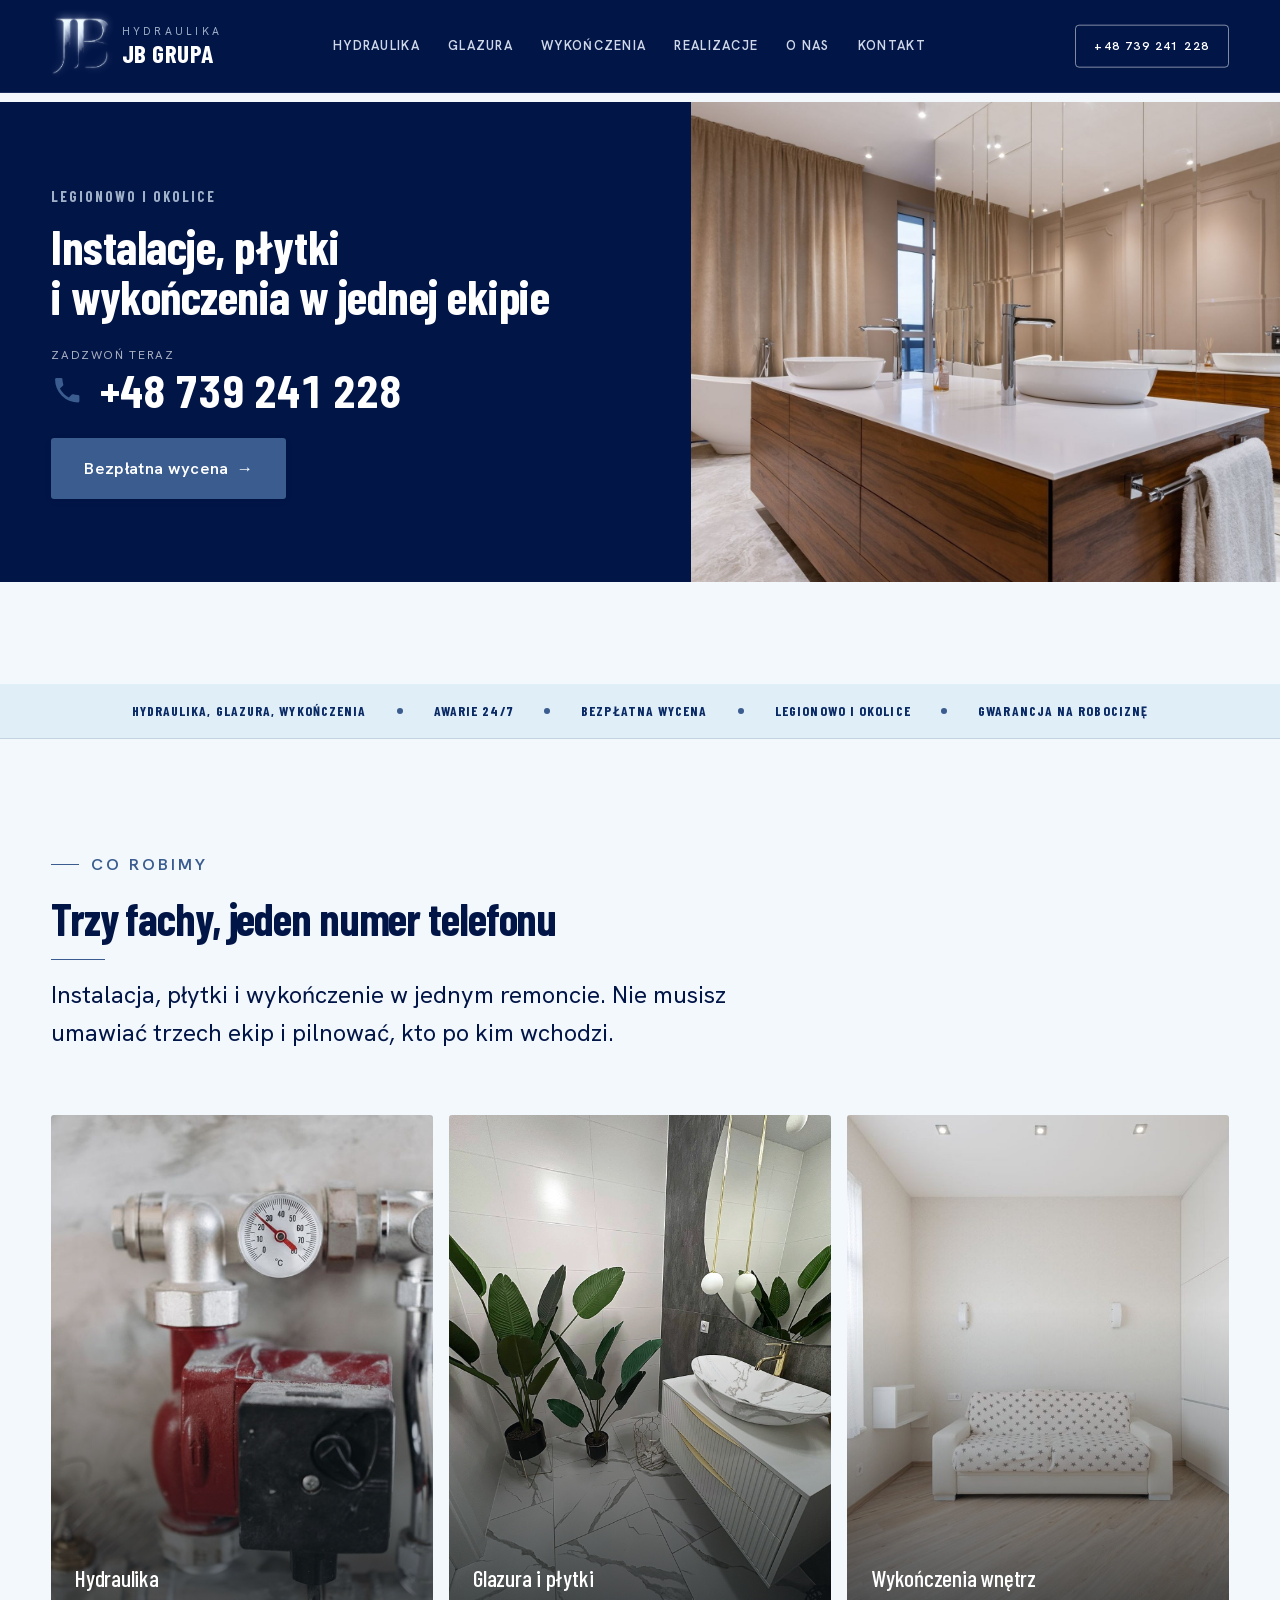
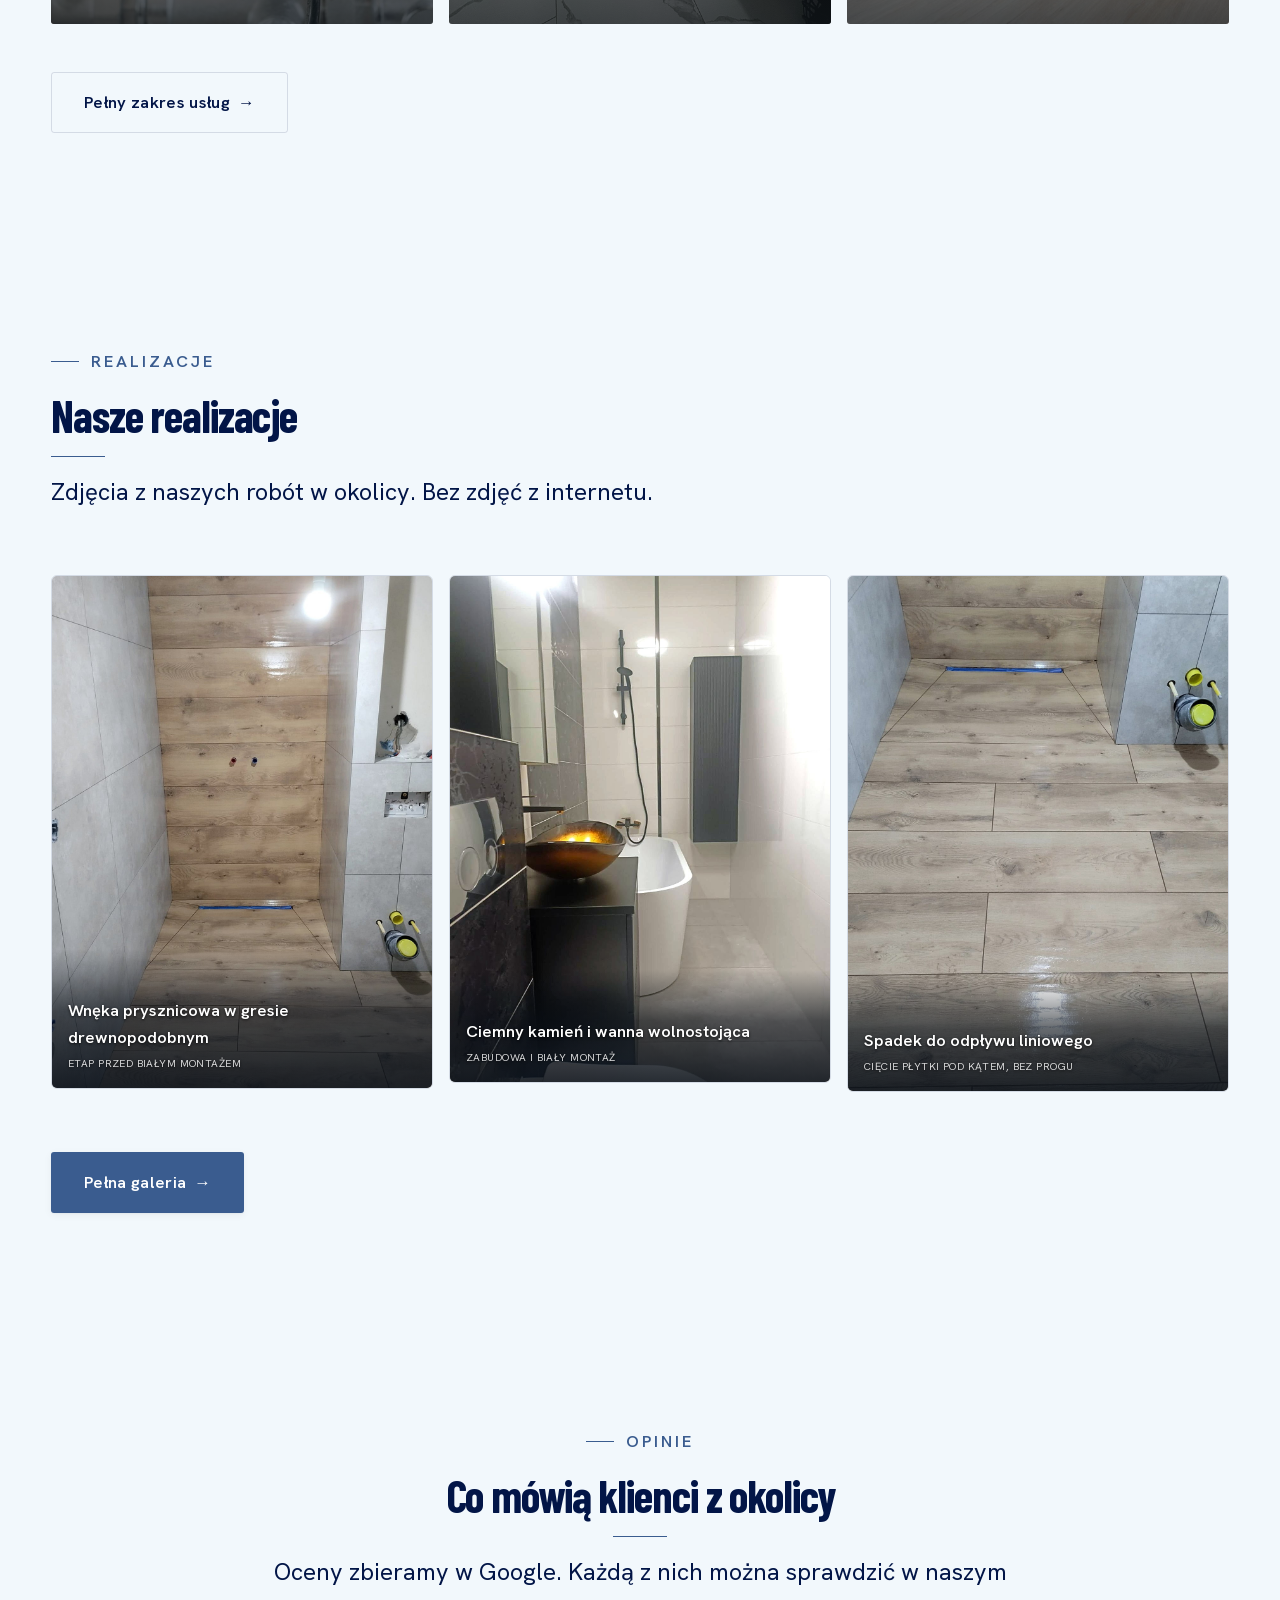
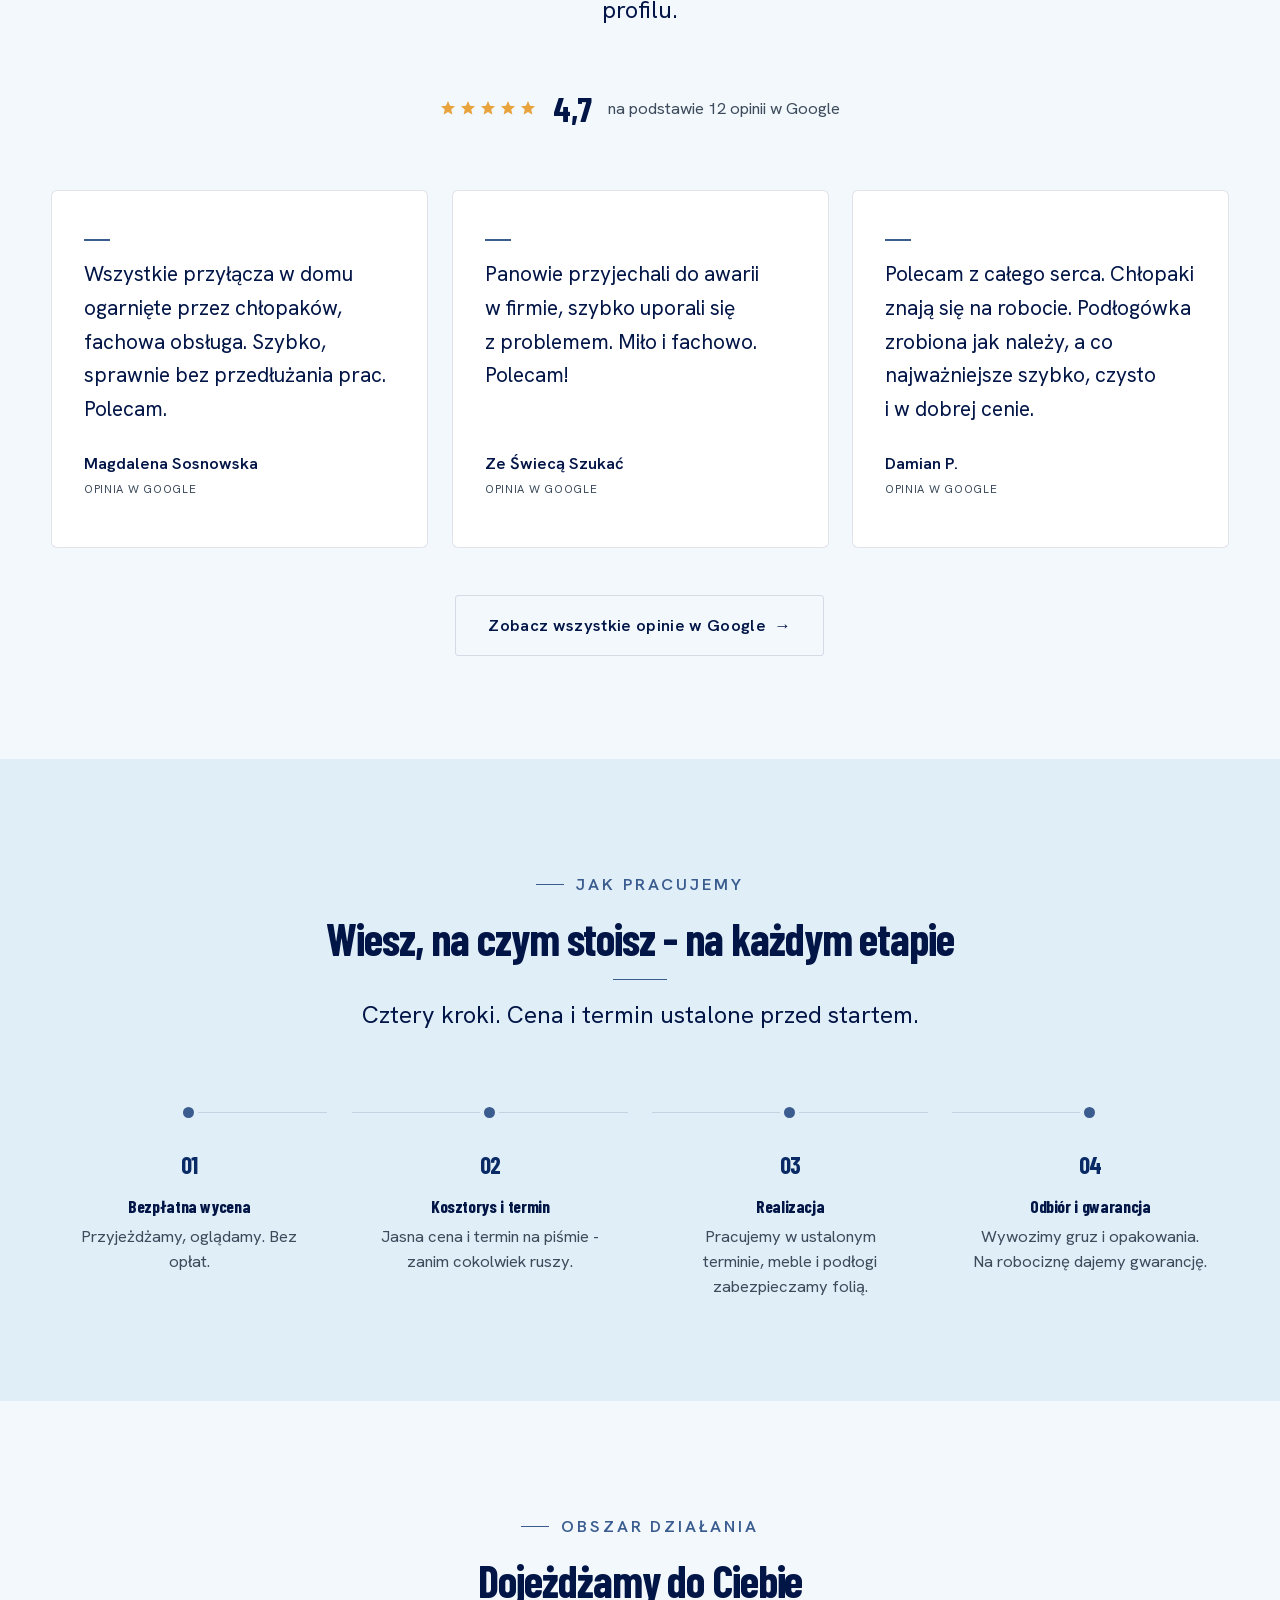
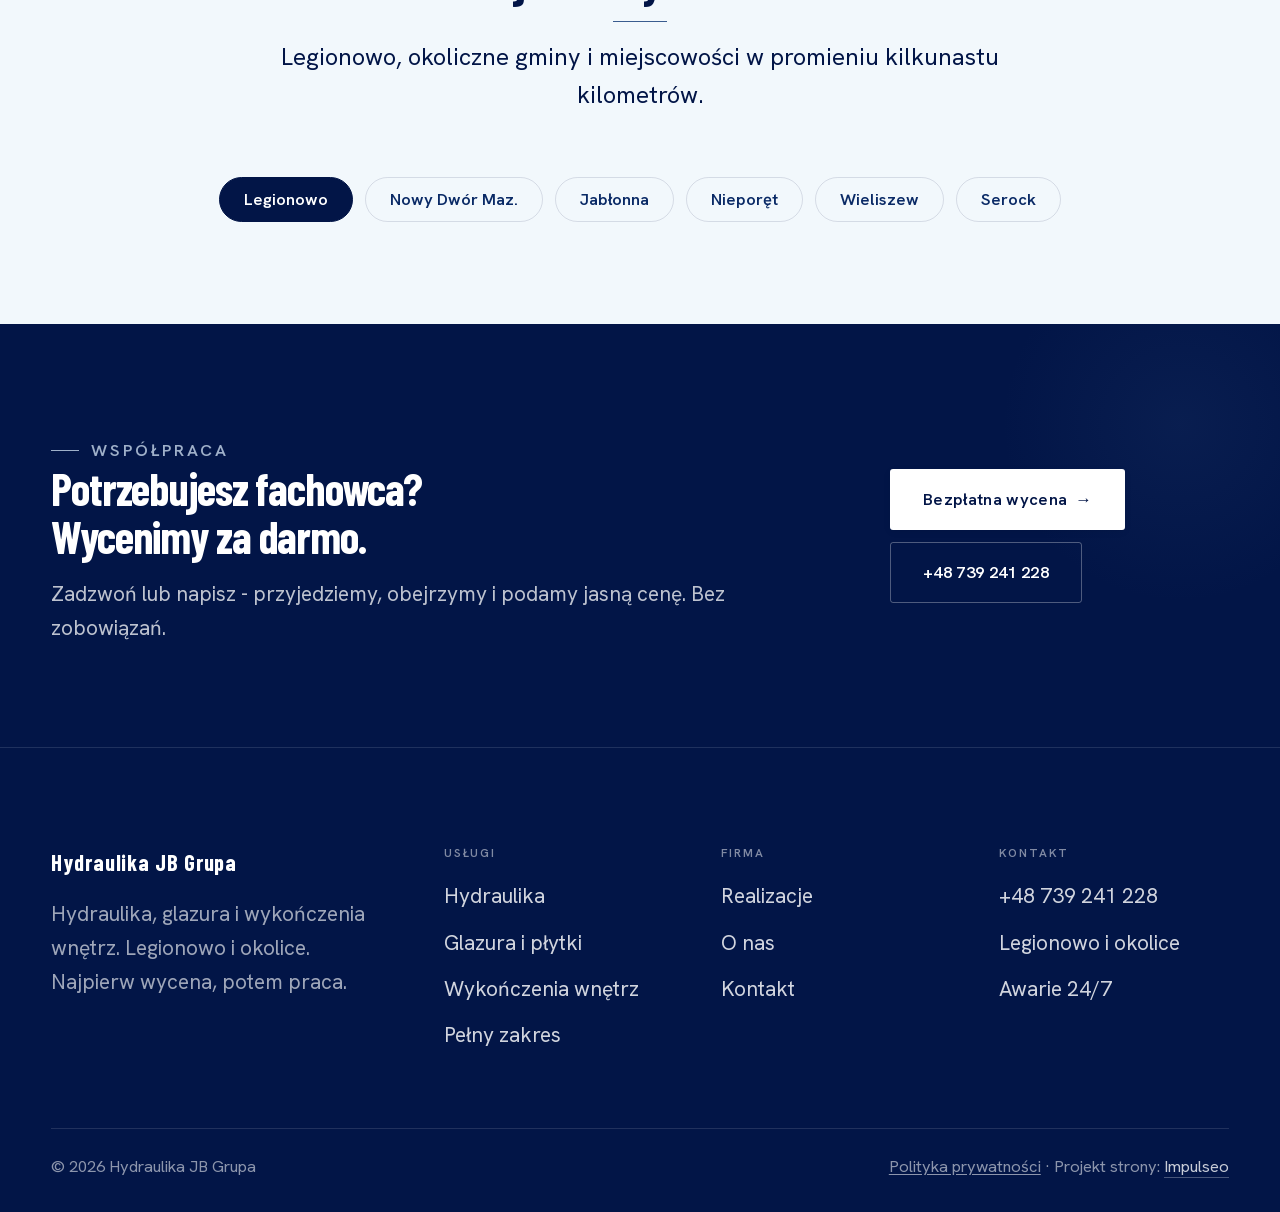
==== commit a7924d42: "Podglad: opinie z Google, lzejsze zdjecia, drobne poprawki" ====
--- a/index.html
+++ b/index.html
@@ -74,7 +74,7 @@
       <p>Instalacja, płytki i&nbsp;wykończenie w&nbsp;jednym remoncie. Nie musisz umawiać trzech ekip i&nbsp;pilnować, kto po kim wchodzi.</p>
     </div>
     <div class="gateways">
-      <a href="hydraulika.html" class="gateway reveal"><img src="img/about.jpg" alt="Hydraulik Legionowo - instalacje wod-kan i centralne ogrzewanie" loading="lazy"><span class="g-ttl">Hydraulika</span></a>
+      <a href="hydraulika.html" class="gateway reveal"><img src="img/hydraulika-rozdzielacz.jpg" alt="Hydraulik Legionowo - rozdzielacz instalacji i centralne ogrzewanie" loading="lazy"><span class="g-ttl">Hydraulika</span></a>
       <a href="glazura.html" class="gateway reveal"><img src="img/real-lazienka-marmur.jpg" alt="Glazurnik Legionowo - układanie płytek i gresu" loading="lazy"><span class="g-ttl">Glazura i&nbsp;płytki</span></a>
       <a href="wykonczenia-wnetrz.html" class="gateway reveal"><img src="img/w6.jpg" alt="Wykończenia wnętrz Legionowo - gładzie, malowanie, podłogi" loading="lazy"><span class="g-ttl">Wykończenia wnętrz</span></a>
     </div>
@@ -94,6 +94,37 @@
       <figure class="m-tile reveal"><img src="img/real-odplyw-liniowy.jpg" alt="Podłoga z gresu drewnopodobnego ze spadkiem do odpływu liniowego" loading="lazy"><figcaption class="cap">Spadek do odpływu liniowego<small>Cięcie płytki pod kątem, bez progu</small></figcaption></figure>
     </div>
     <div style="margin-top:var(--space-7)" class="reveal"><a href="realizacje.html" class="btn btn-accent">Pełna galeria <span class="arr" aria-hidden="true">→</span></a></div>
+  </div>
+</section>
+<section class="opinie">
+  <div class="wrap">
+    <div class="head center reveal">
+      <span class="eyebrow">Opinie</span>
+      <h2>Co mówią klienci z&nbsp;okolicy</h2>
+      <p>Oceny zbieramy w&nbsp;Google. Każdą z&nbsp;nich można sprawdzić w&nbsp;naszym profilu.</p>
+    </div>
+    <div class="op-ocena reveal">
+      <span class="op-gwiazdki" aria-hidden="true"><svg width="18" height="18" viewBox="0 0 24 24" fill="currentColor"><path d="M12 17.3 6.2 20.6l1.5-6.6L2.6 9.5l6.7-.6L12 2.7l2.7 6.2 6.7.6-5.1 4.5 1.5 6.6z"/></svg><svg width="18" height="18" viewBox="0 0 24 24" fill="currentColor"><path d="M12 17.3 6.2 20.6l1.5-6.6L2.6 9.5l6.7-.6L12 2.7l2.7 6.2 6.7.6-5.1 4.5 1.5 6.6z"/></svg><svg width="18" height="18" viewBox="0 0 24 24" fill="currentColor"><path d="M12 17.3 6.2 20.6l1.5-6.6L2.6 9.5l6.7-.6L12 2.7l2.7 6.2 6.7.6-5.1 4.5 1.5 6.6z"/></svg><svg width="18" height="18" viewBox="0 0 24 24" fill="currentColor"><path d="M12 17.3 6.2 20.6l1.5-6.6L2.6 9.5l6.7-.6L12 2.7l2.7 6.2 6.7.6-5.1 4.5 1.5 6.6z"/></svg><svg width="18" height="18" viewBox="0 0 24 24" fill="currentColor"><path d="M12 17.3 6.2 20.6l1.5-6.6L2.6 9.5l6.7-.6L12 2.7l2.7 6.2 6.7.6-5.1 4.5 1.5 6.6z"/></svg></span>
+      <span class="op-liczba">4,7</span>
+      <span class="op-zrodlo">na podstawie 12 opinii w&nbsp;Google</span>
+    </div>
+    <div class="op-lista">
+      <figure class="op-karta reveal">
+        <blockquote>Wszystkie przyłącza w&nbsp;domu ogarnięte przez chłopaków, fachowa obsługa. Szybko, sprawnie bez przedłużania prac. Polecam.</blockquote>
+        <figcaption>Magdalena Sosnowska<small>opinia w&nbsp;Google</small></figcaption>
+      </figure>
+      <figure class="op-karta reveal">
+        <blockquote>Panowie przyjechali do awarii w&nbsp;firmie, szybko uporali się z&nbsp;problemem. Miło i&nbsp;fachowo. Polecam!</blockquote>
+        <figcaption>Ze Świecą Szukać<small>opinia w&nbsp;Google</small></figcaption>
+      </figure>
+      <figure class="op-karta reveal">
+        <blockquote>Polecam z&nbsp;całego serca. Chłopaki znają się na robocie. Podłogówka zrobiona jak należy, a&nbsp;co najważniejsze szybko, czysto i&nbsp;w&nbsp;dobrej cenie.</blockquote>
+        <figcaption>Damian P.<small>opinia w&nbsp;Google</small></figcaption>
+      </figure>
+    </div>
+    <div class="reveal" style="margin-top:var(--space-7);text-align:center">
+      <a href="https://www.google.com/maps/search/?api=1&amp;query=Hydraulika+JB+Grupa+Legionowo" class="btn btn-ghost" target="_blank" rel="noopener">Zobacz wszystkie opinie w&nbsp;Google <span class="arr" aria-hidden="true">&rarr;</span></a>
+    </div>
   </div>
 </section>
 <section class="proces fachowcy">
@@ -116,8 +147,9 @@
     <div class="head center reveal">
       <span class="eyebrow">Obszar działania</span>
       <h2>Dojeżdżamy do Ciebie</h2>
-    </div>
-    <ul class="obszar-list reveal"><li class="is-home">Legionowo</li><li>Nowy Dwór Maz.</li><li>Jabłonna</li><li>Nieporęt</li><li>Wieliszew</li><li>Serock</li><li>+ okolice</li></ul>
+      <p>Legionowo, okoliczne gminy i&nbsp;miejscowości w&nbsp;promieniu kilkunastu kilometrów.</p>
+    </div>
+    <ul class="obszar-list reveal"><li class="is-home">Legionowo</li><li>Nowy Dwór Maz.</li><li>Jabłonna</li><li>Nieporęt</li><li>Wieliszew</li><li>Serock</li></ul>
   </div>
 </section>
 <section class="cta">
--- a/assets/styles.css
+++ b/assets/styles.css
@@ -785,3 +785,27 @@
 /* Piguleczki z miejscowosciami mialy 6,7 px odstepu w pionie - tekst przyklejony do obwodki.
    Wieksze pole to tez wygodniejszy cel palca na telefonie. */
 .area-chips span{padding:.72rem 1.05rem}
+/* 4) Podpisy w galerii wisialy na roznych wysokosciach, bo jeden lamal sie na dwie linie.
+   Rownanie do dolu daje spokojny rzad. */
+.gallery-masonry .m-tile .cap{min-height:5.4rem;display:flex;flex-direction:column;justify-content:flex-end}
+
+/* ====== OPINIE Z GOOGLE 2026-08-08 ==============================================
+   Dowod spoleczny, ktorego strona dotad nie pokazywala. Ocena podana zgodnie ze stanem
+   (4,7 z 12), cytaty 1:1 z profilu, link do zrodla - klient moze zweryfikowac. */
+.opinie{background:var(--paper)}   /* nie paper-2: nastepna sekcja (proces) juz je ma */
+.op-ocena{display:flex;align-items:center;justify-content:center;gap:var(--space-4);
+  flex-wrap:wrap;margin-bottom:var(--space-8)}
+.op-gwiazdki{display:inline-flex;gap:2px;color:#E8A33D;line-height:0}
+.op-liczba{font-family:var(--font-display);font-weight:800;font-size:clamp(1.6rem,1.2rem + 1.2vw,2.2rem);
+  color:var(--ink);line-height:1}
+.op-zrodlo{color:var(--muted);font-size:var(--text-sm)}
+.op-lista{display:grid;grid-template-columns:repeat(auto-fit,minmax(270px,1fr));gap:var(--space-5)}
+.op-karta{background:#fff;border:var(--hairline);border-radius:var(--r-md);
+  padding:var(--space-7) var(--space-6);margin:0;display:flex;flex-direction:column;gap:var(--space-5)}
+.op-karta blockquote{margin:0;color:var(--ink);font-size:var(--text-base);line-height:1.6}
+.op-karta blockquote::before{content:"";display:block;width:26px;height:2px;
+  background:var(--accent);margin-bottom:var(--space-4)}
+.op-karta figcaption{margin-top:auto;font-weight:600;font-size:var(--text-sm);color:var(--ink)}
+.op-karta figcaption small{display:block;font-weight:400;color:var(--muted);
+  font-size:.72rem;letter-spacing:.06em;text-transform:uppercase;margin-top:3px}
+/* ====== koniec OPINIE ====== */
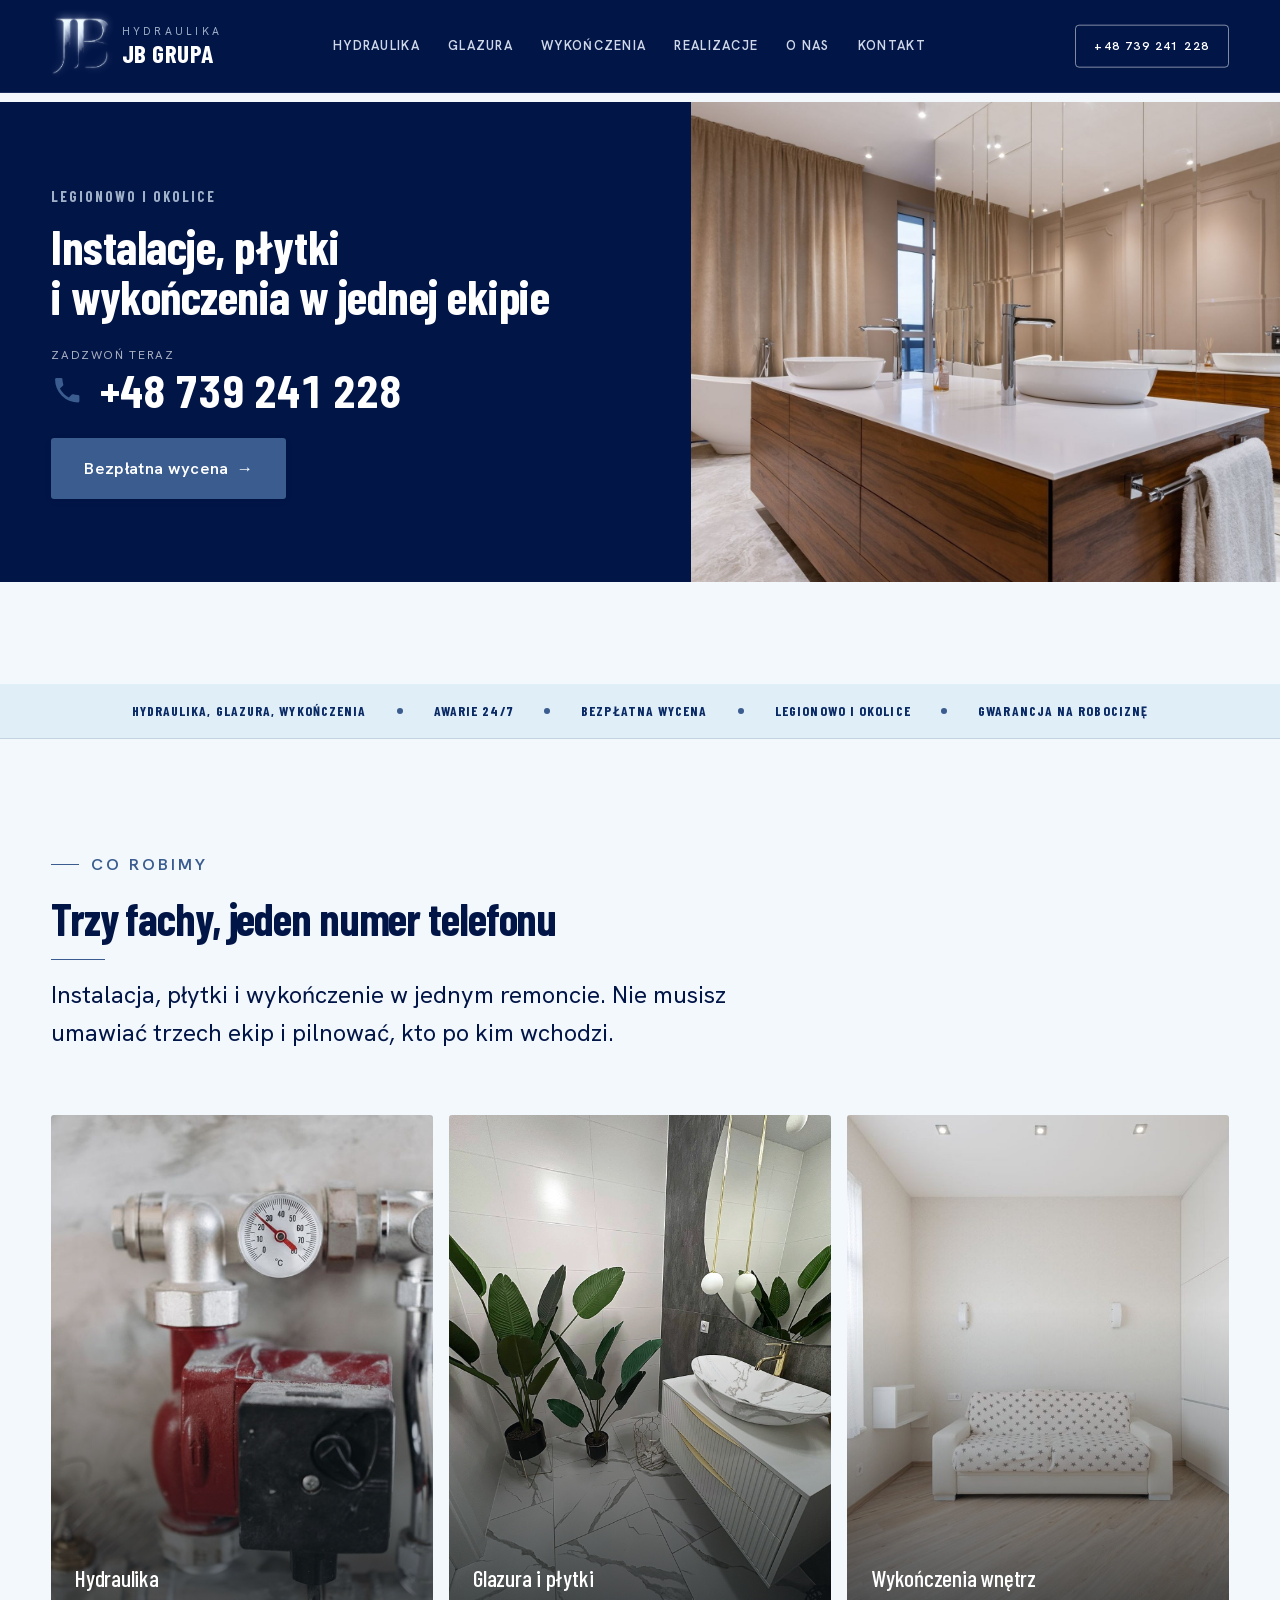
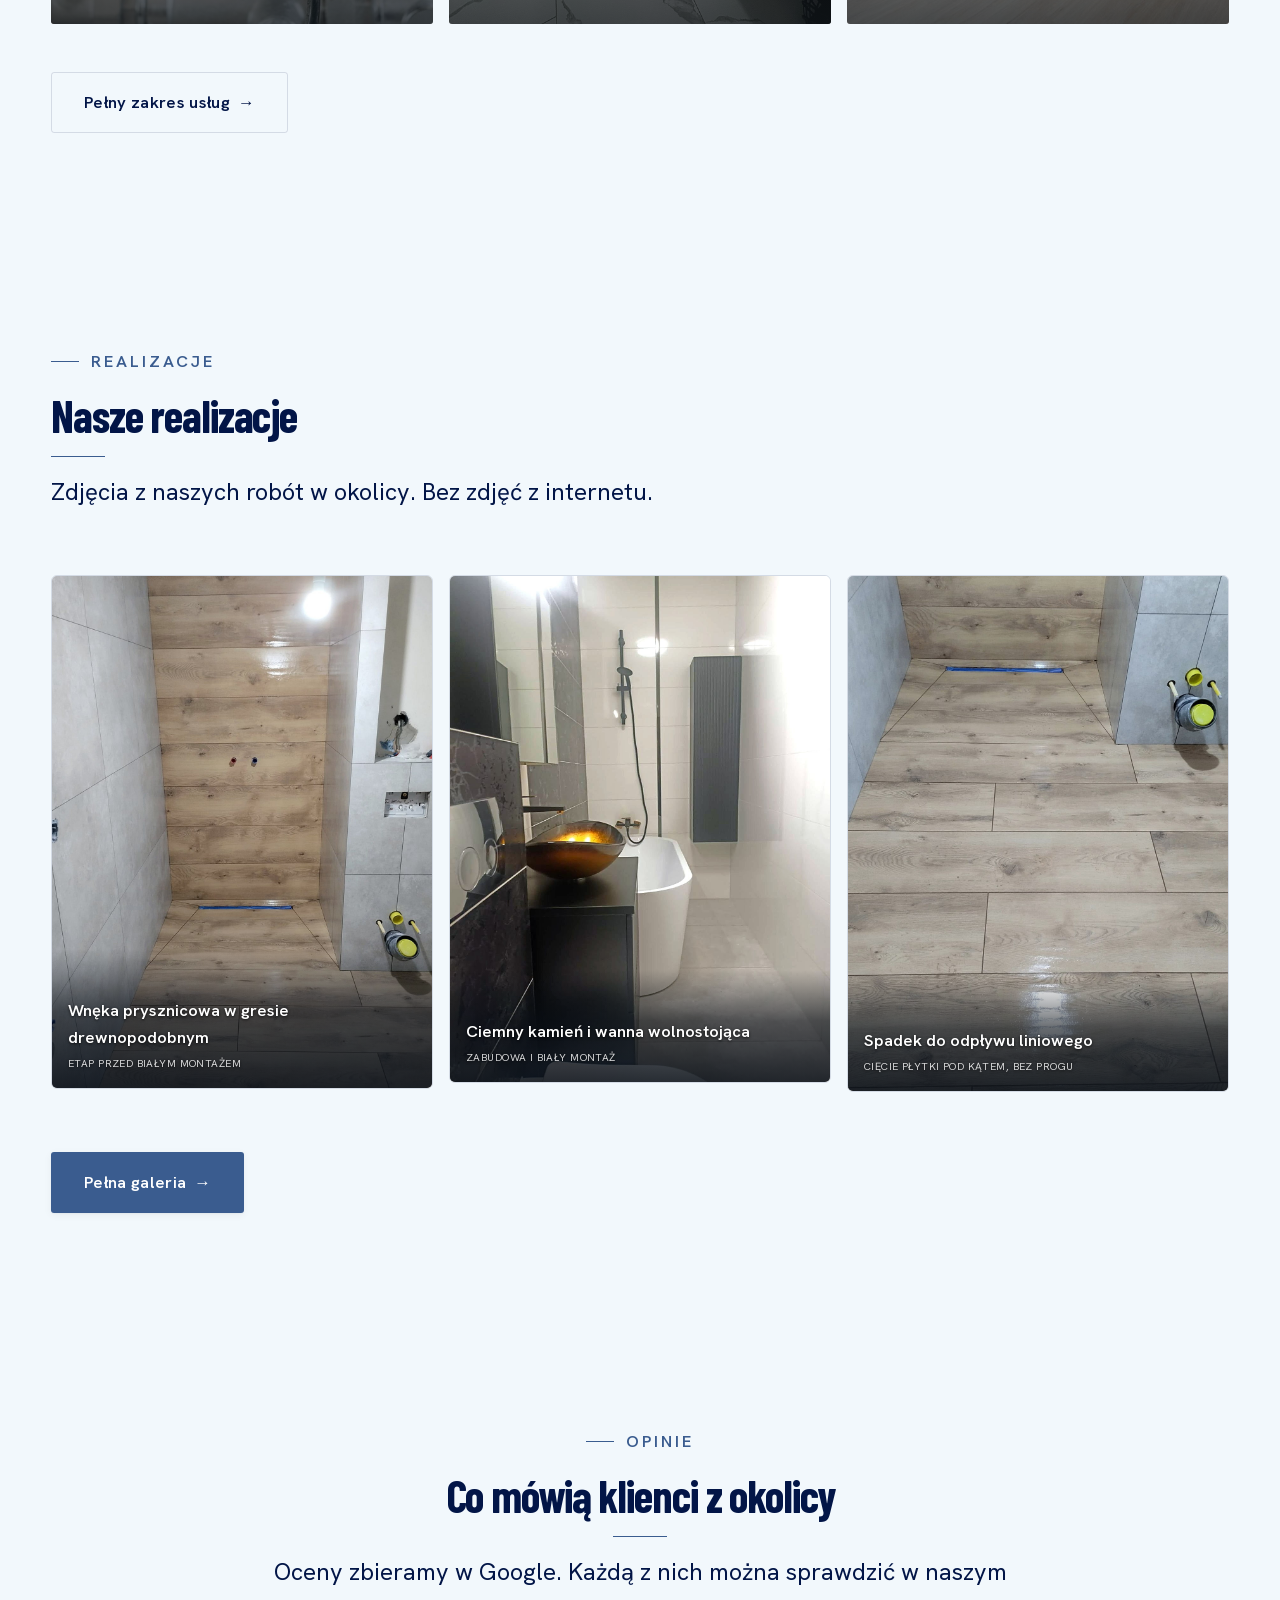
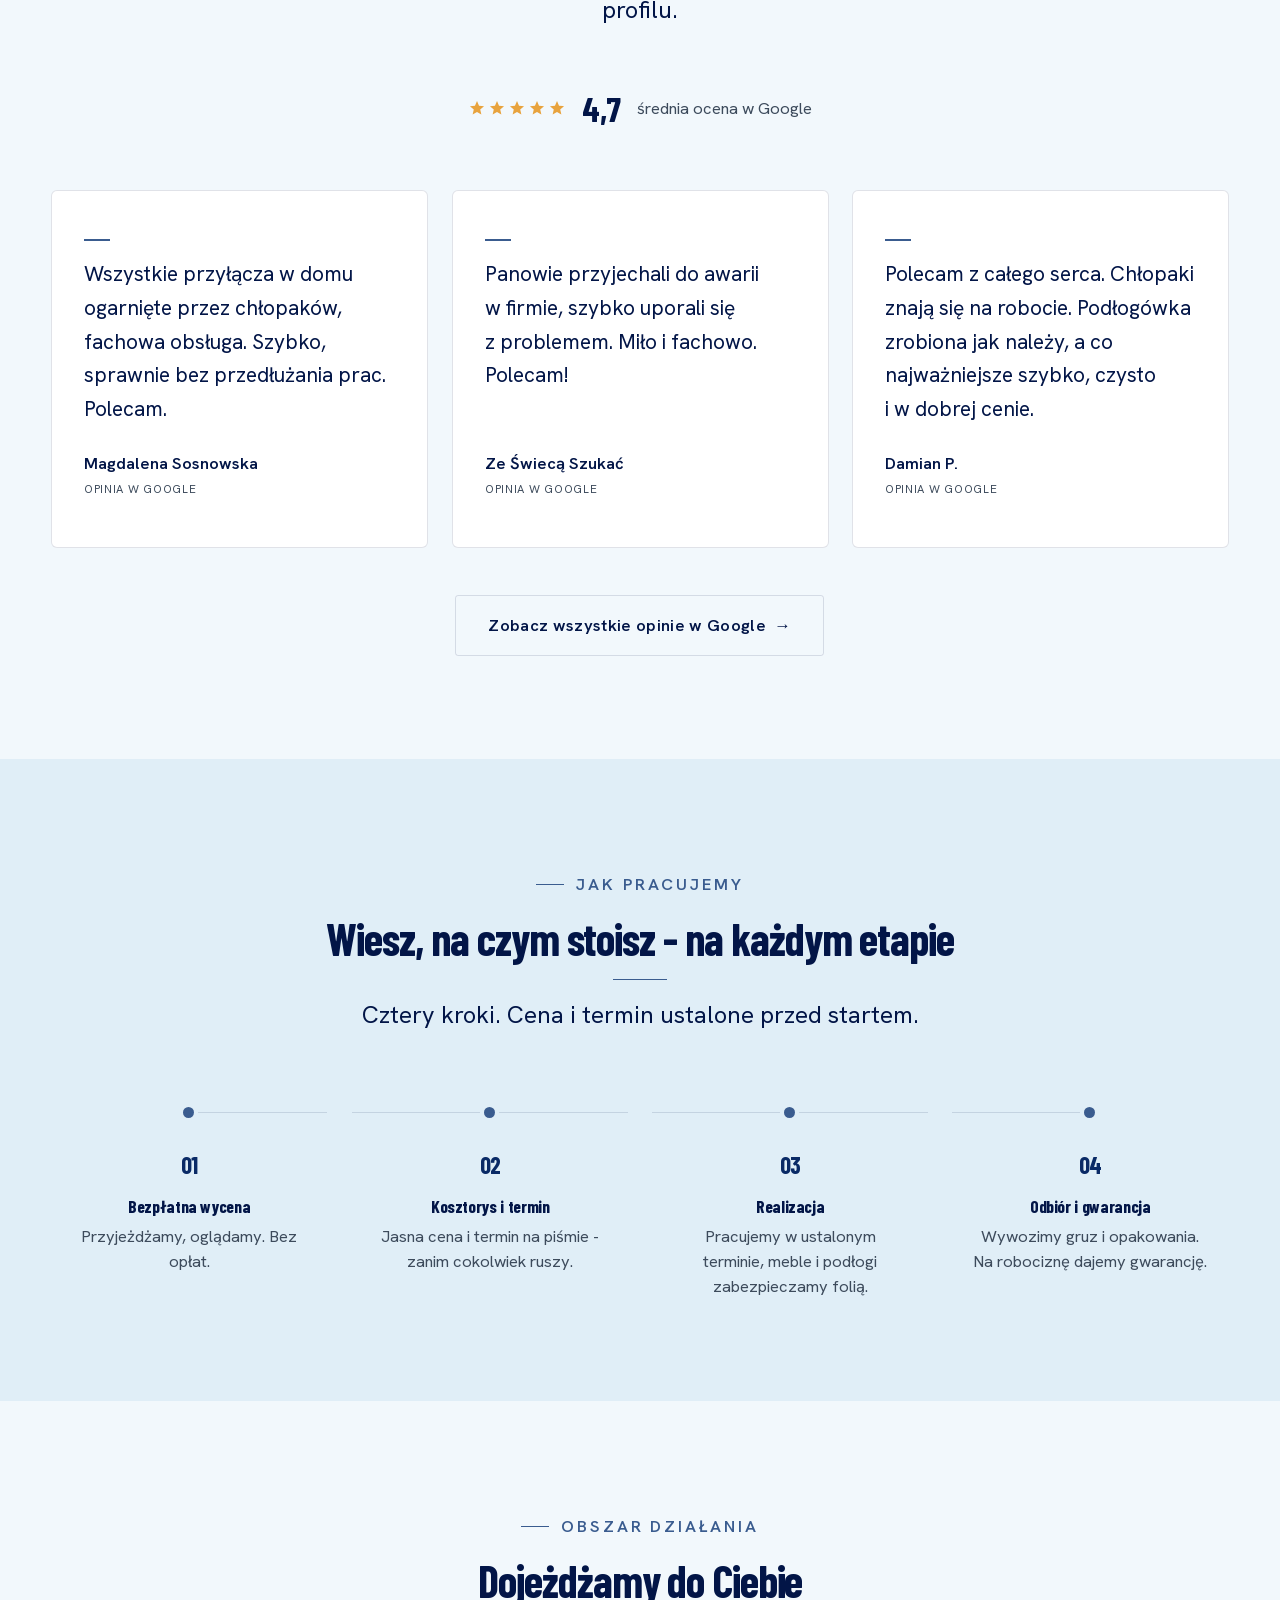
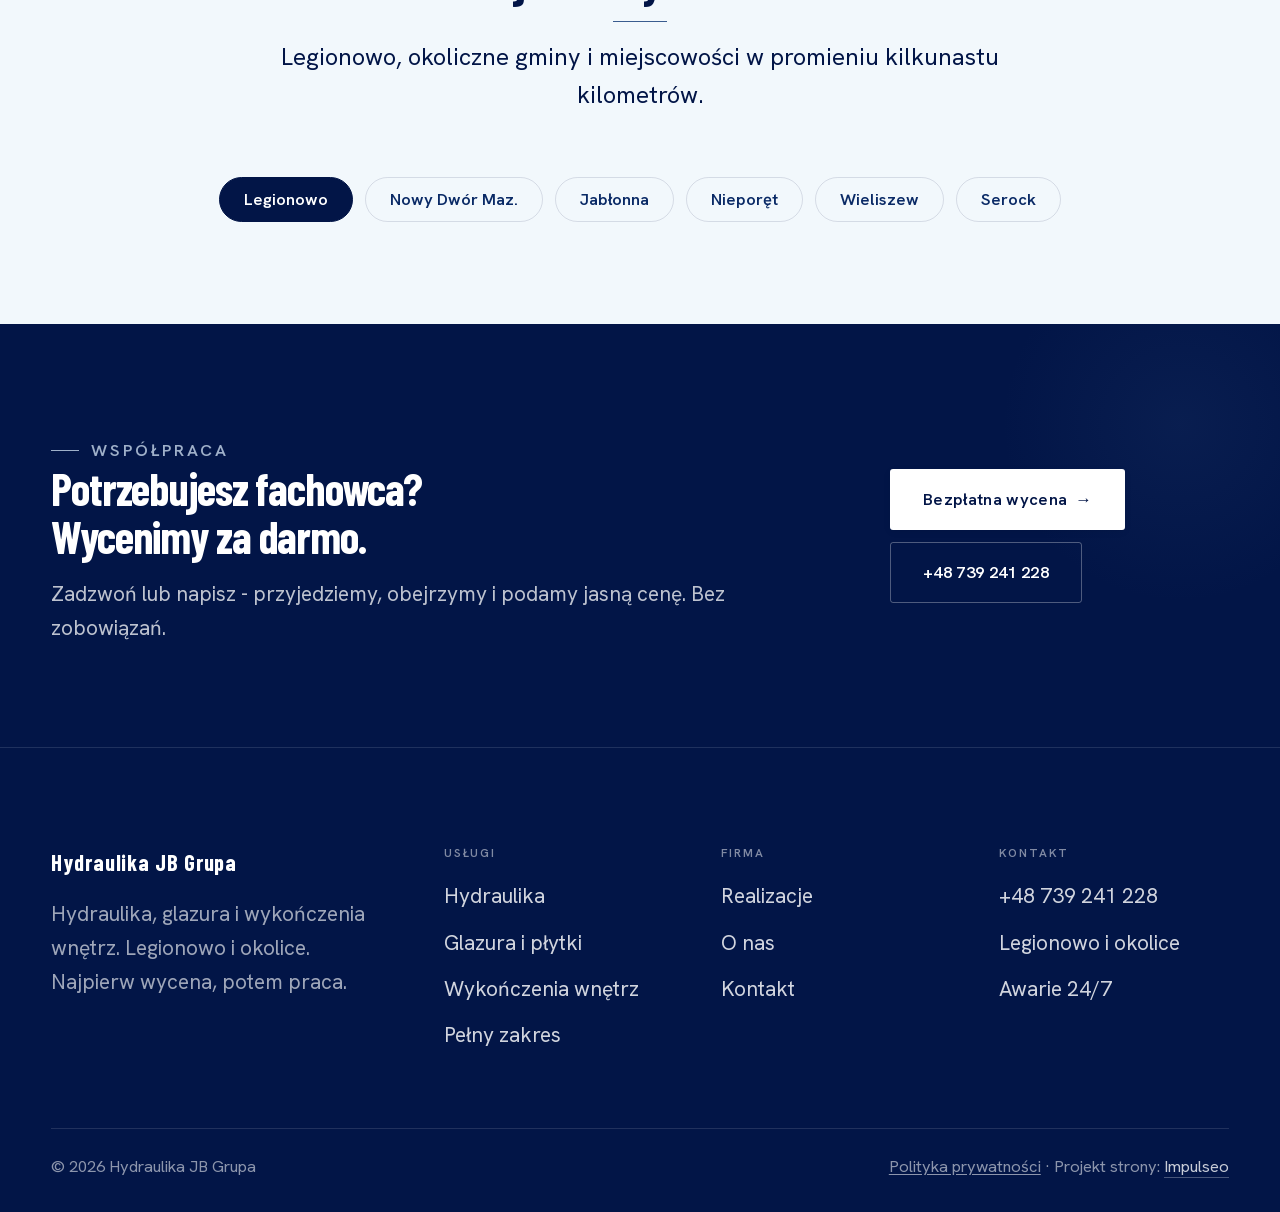
==== commit bc063d38: "Podglad: ocena bez liczby opinii" ====
--- a/index.html
+++ b/index.html
@@ -106,7 +106,7 @@
     <div class="op-ocena reveal">
       <span class="op-gwiazdki" aria-hidden="true"><svg width="18" height="18" viewBox="0 0 24 24" fill="currentColor"><path d="M12 17.3 6.2 20.6l1.5-6.6L2.6 9.5l6.7-.6L12 2.7l2.7 6.2 6.7.6-5.1 4.5 1.5 6.6z"/></svg><svg width="18" height="18" viewBox="0 0 24 24" fill="currentColor"><path d="M12 17.3 6.2 20.6l1.5-6.6L2.6 9.5l6.7-.6L12 2.7l2.7 6.2 6.7.6-5.1 4.5 1.5 6.6z"/></svg><svg width="18" height="18" viewBox="0 0 24 24" fill="currentColor"><path d="M12 17.3 6.2 20.6l1.5-6.6L2.6 9.5l6.7-.6L12 2.7l2.7 6.2 6.7.6-5.1 4.5 1.5 6.6z"/></svg><svg width="18" height="18" viewBox="0 0 24 24" fill="currentColor"><path d="M12 17.3 6.2 20.6l1.5-6.6L2.6 9.5l6.7-.6L12 2.7l2.7 6.2 6.7.6-5.1 4.5 1.5 6.6z"/></svg><svg width="18" height="18" viewBox="0 0 24 24" fill="currentColor"><path d="M12 17.3 6.2 20.6l1.5-6.6L2.6 9.5l6.7-.6L12 2.7l2.7 6.2 6.7.6-5.1 4.5 1.5 6.6z"/></svg></span>
       <span class="op-liczba">4,7</span>
-      <span class="op-zrodlo">na podstawie 12 opinii w&nbsp;Google</span>
+      <span class="op-zrodlo">średnia ocena w&nbsp;Google</span>
     </div>
     <div class="op-lista">
       <figure class="op-karta reveal">
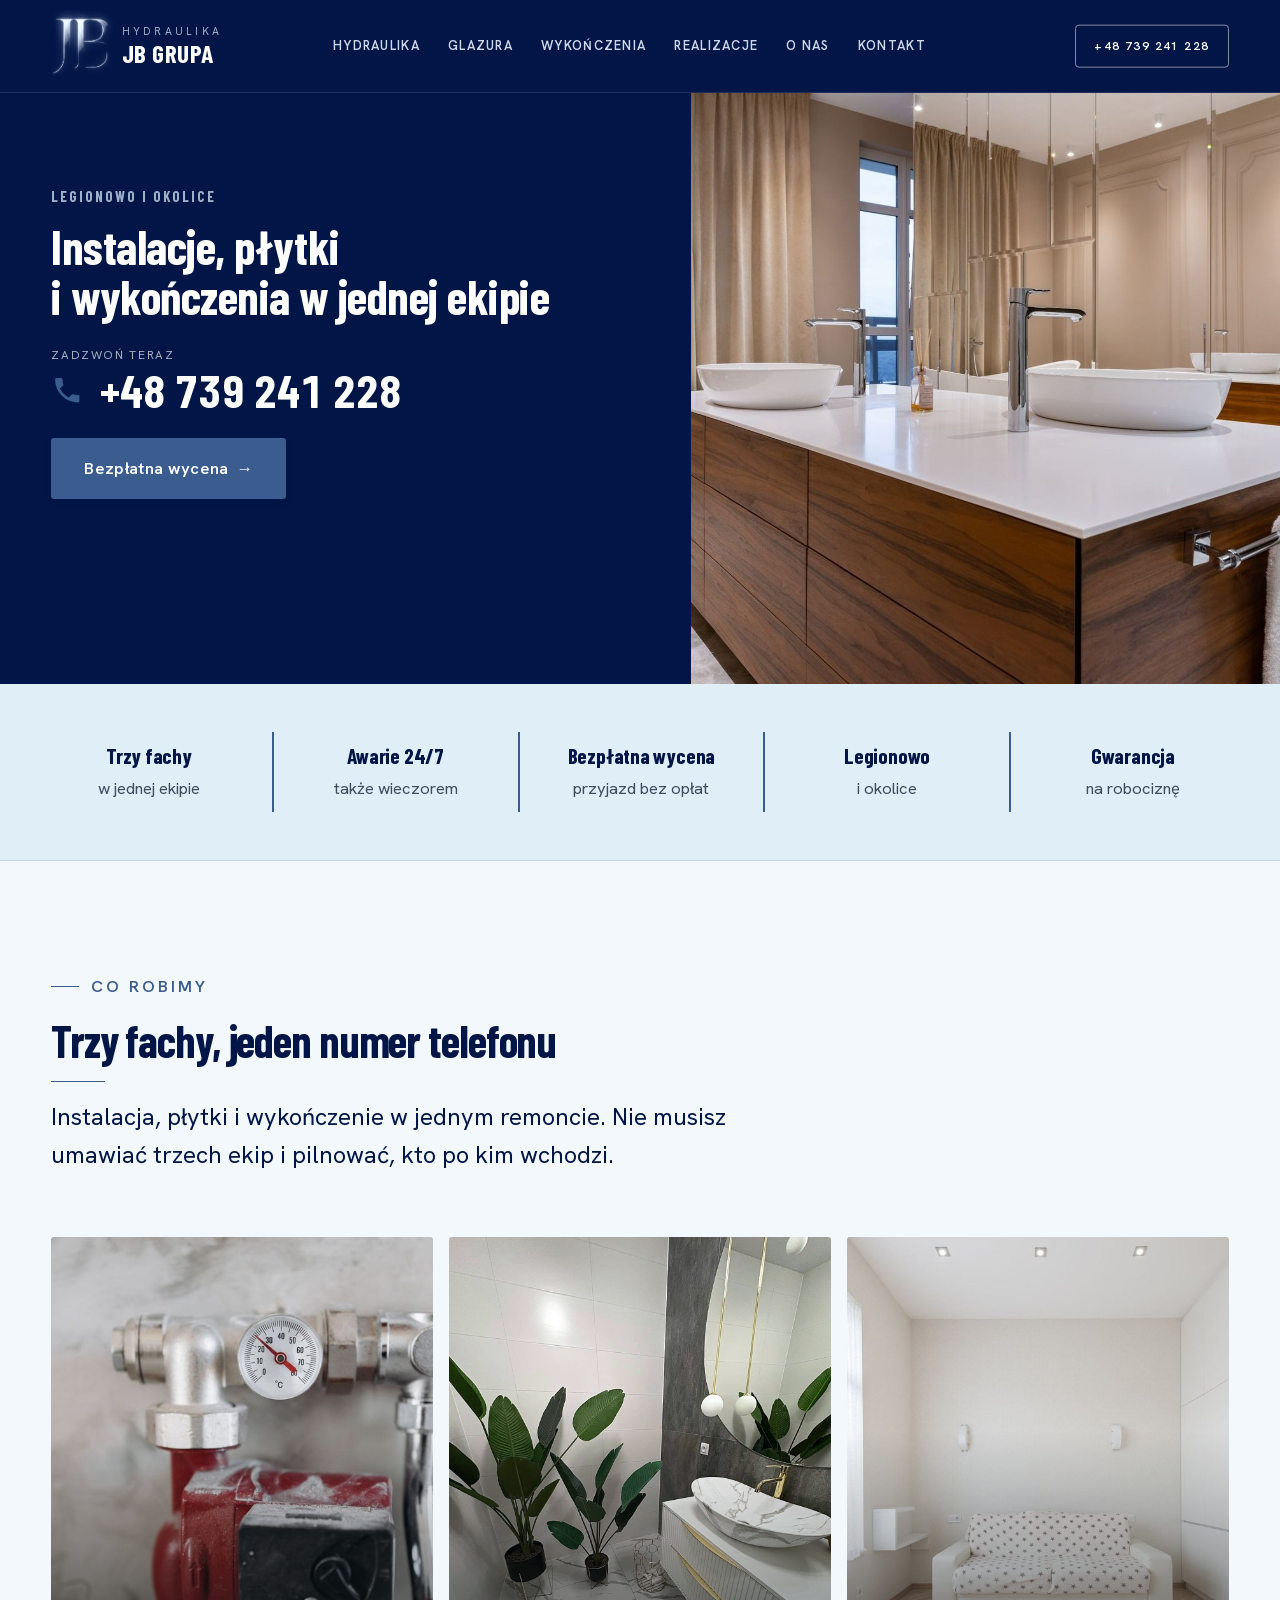
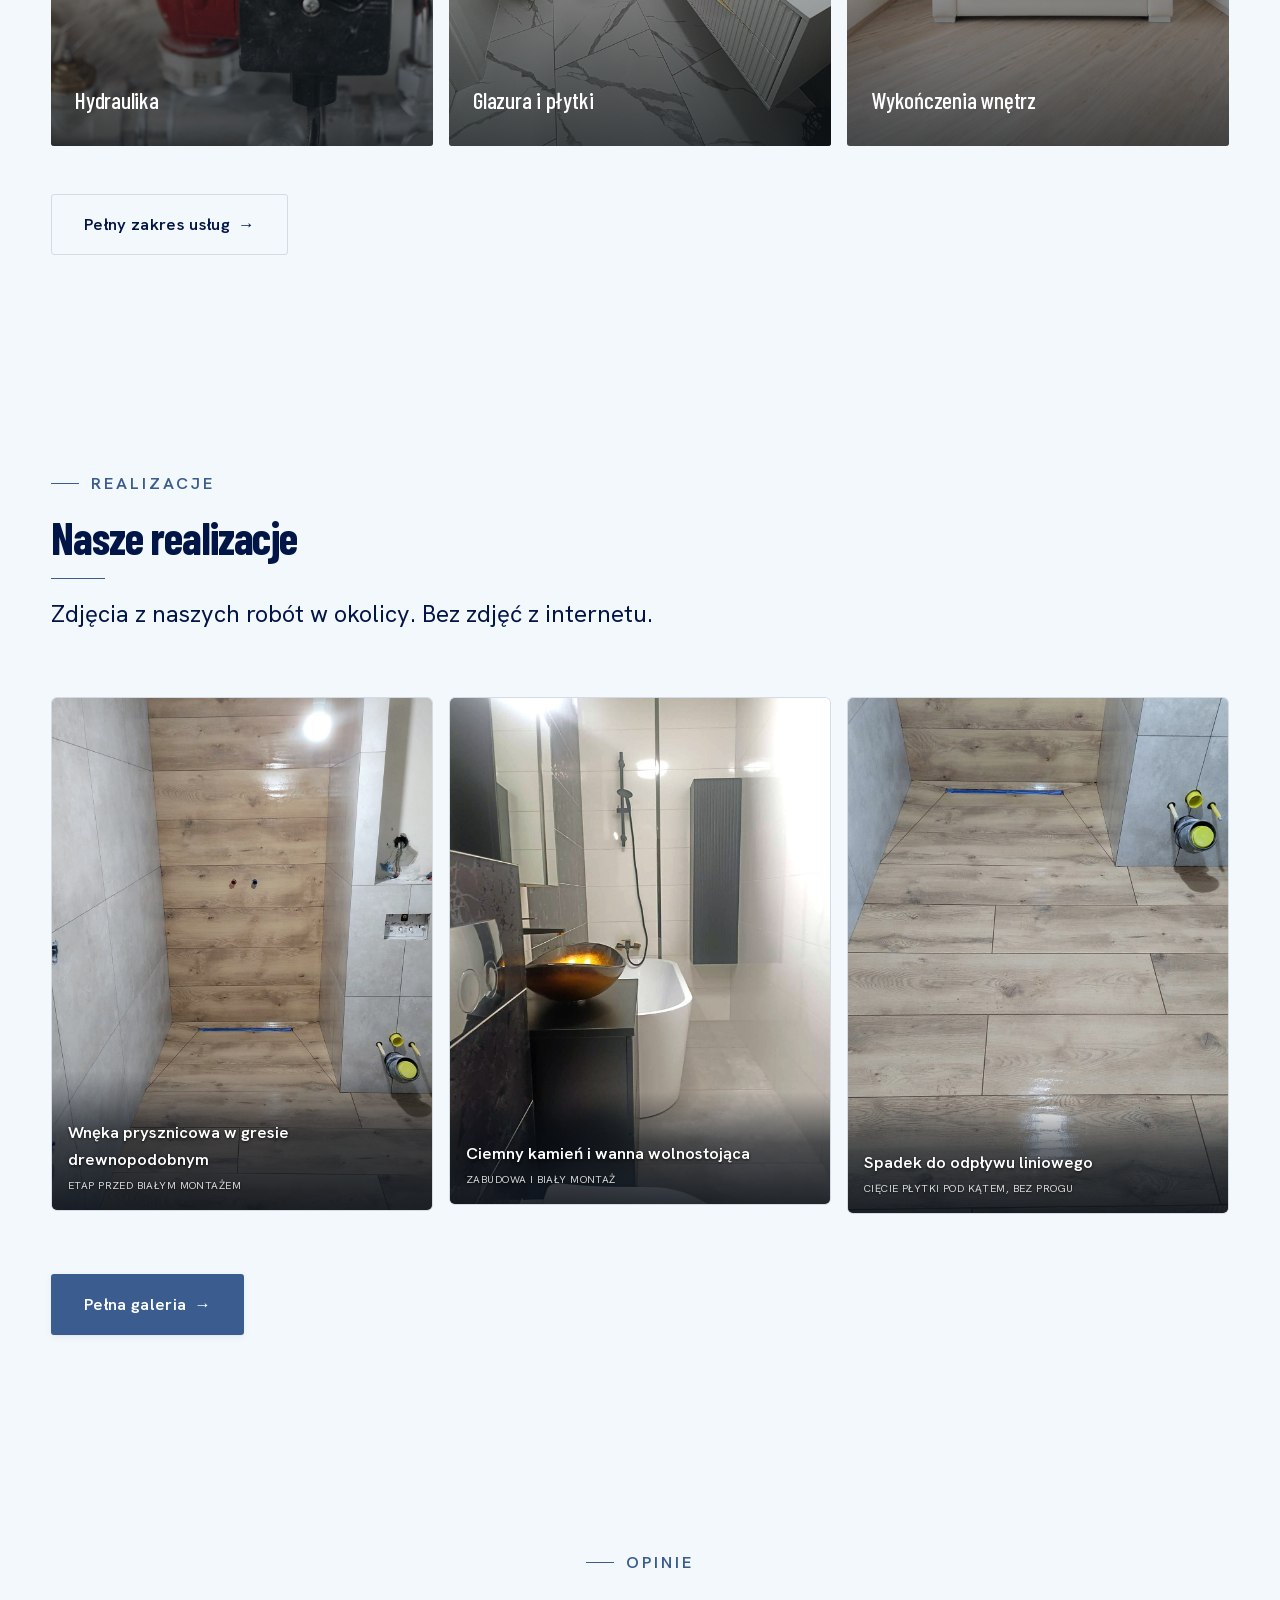
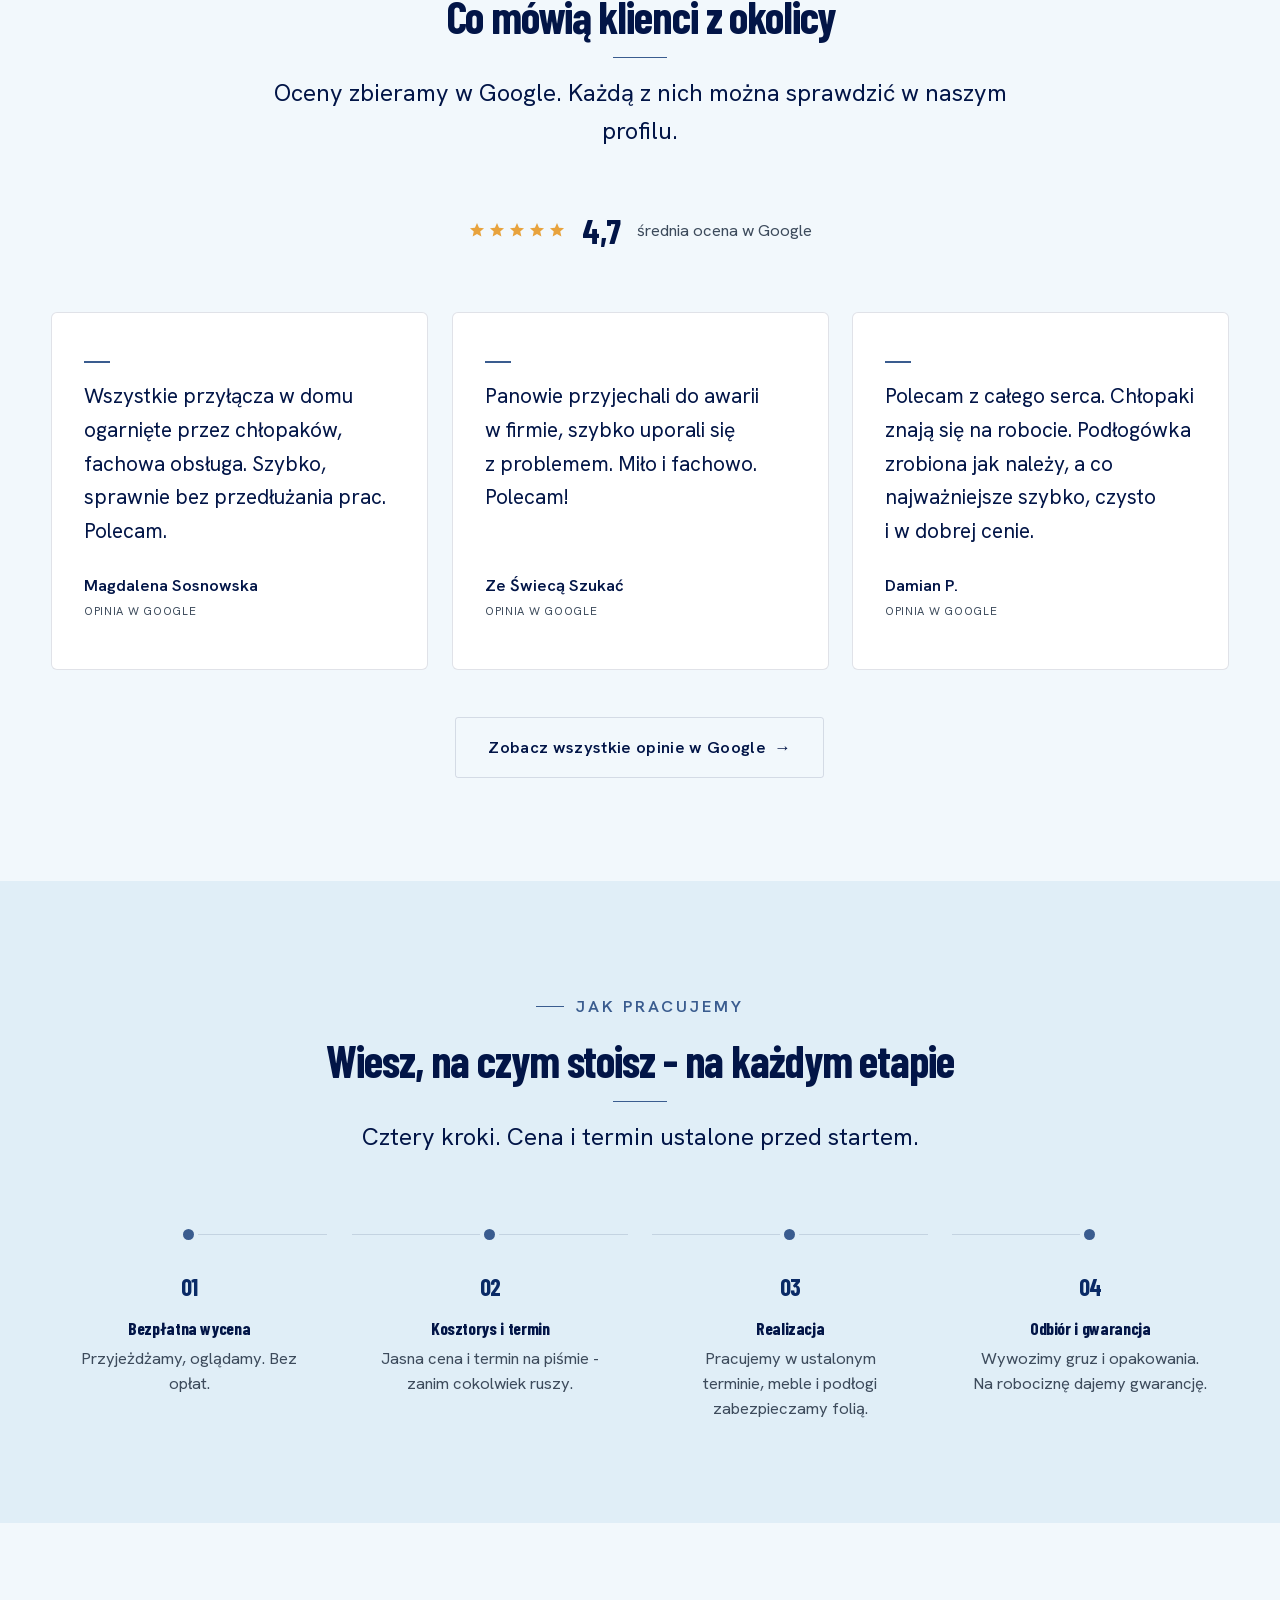
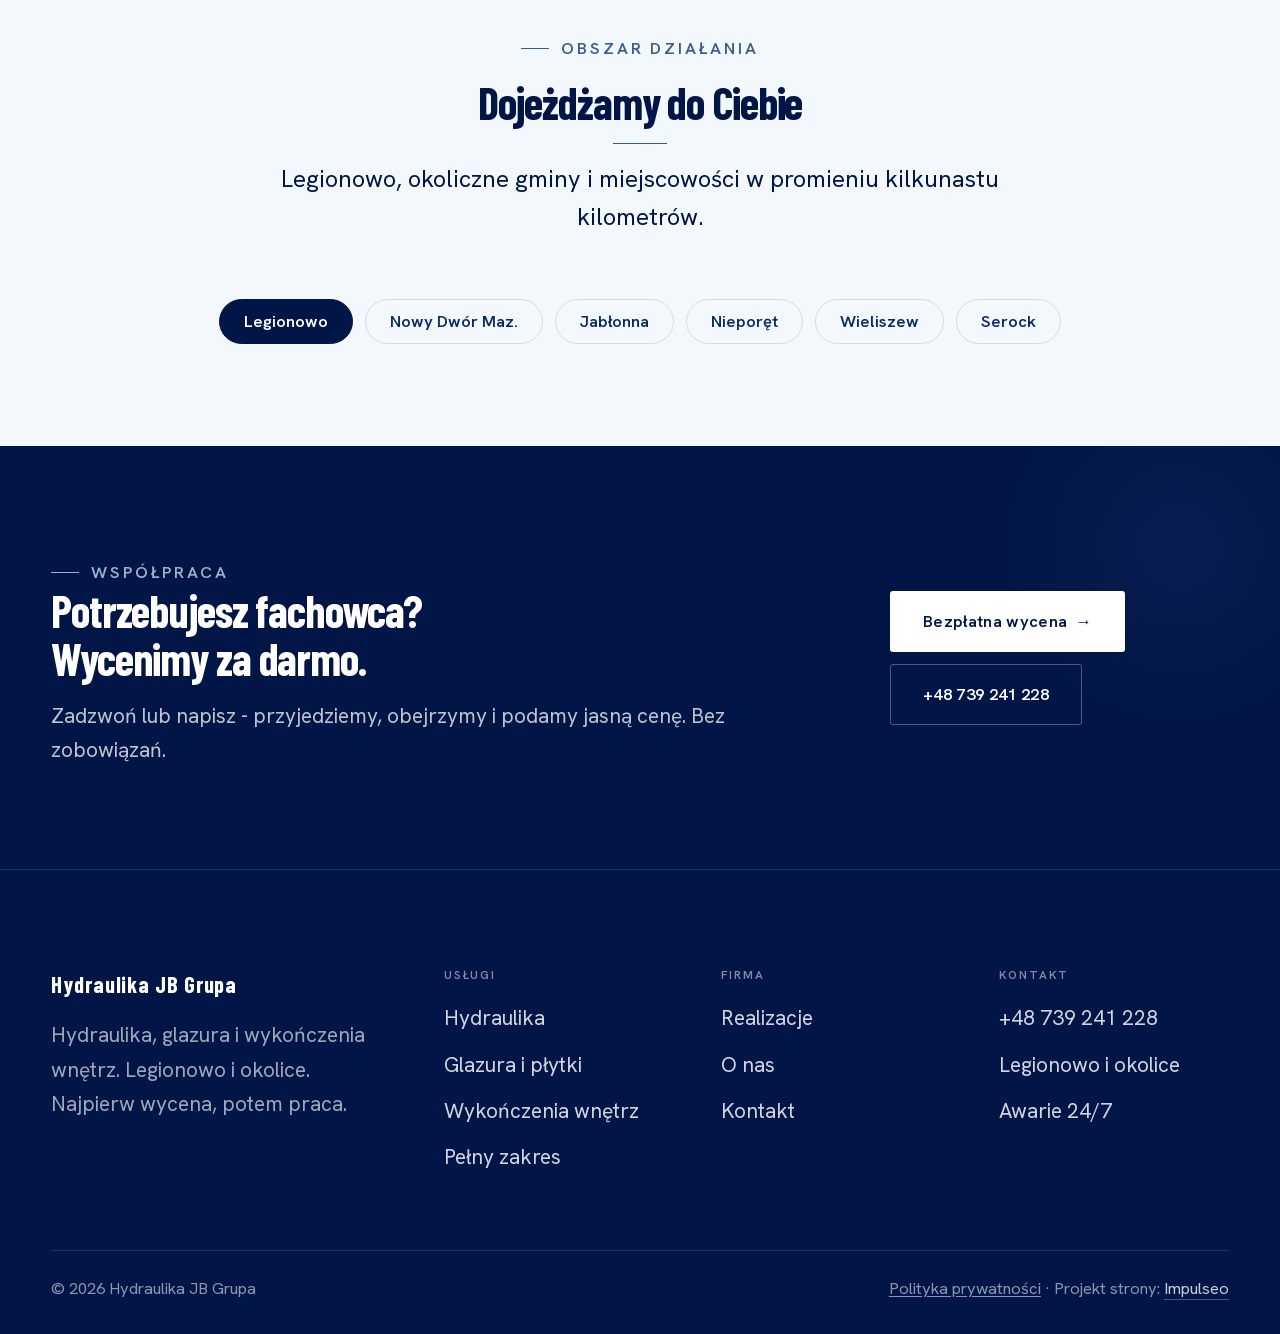
==== commit 88219e60: "Podglad: pasek hasel i hero bez pustej przestrzeni" ====
--- a/index.html
+++ b/index.html
@@ -63,7 +63,13 @@
 </section>
 <section class="fach-promise">
   <div class="wrap">
-    <ul class="fp-row reveal"><li>Hydraulika, glazura, wykończenia</li><li>Awarie 24/7</li><li>Bezpłatna wycena</li><li>Legionowo i&nbsp;okolice</li><li>Gwarancja na robociznę</li></ul>
+    <div class="fp-grid reveal">
+      <div class="fp-item"><span class="k">Trzy fachy</span><span class="v">w&nbsp;jednej ekipie</span></div>
+      <div class="fp-item"><span class="k">Awarie 24/7</span><span class="v">także wieczorem</span></div>
+      <div class="fp-item"><span class="k">Bezpłatna wycena</span><span class="v">przyjazd bez opłat</span></div>
+      <div class="fp-item"><span class="k">Legionowo</span><span class="v">i&nbsp;okolice</span></div>
+      <div class="fp-item"><span class="k">Gwarancja</span><span class="v">na robociznę</span></div>
+    </div>
   </div>
 </section>
 <section>
--- a/assets/styles.css
+++ b/assets/styles.css
@@ -809,3 +809,35 @@
 .op-karta figcaption small{display:block;font-weight:400;color:var(--muted);
   font-size:.72rem;letter-spacing:.06em;text-transform:uppercase;margin-top:3px}
 /* ====== koniec OPINIE ====== */
+
+
+/* ====== PASEK HASEL wg standardu stron docelowych (08.08.2026) ==================
+   Bylo: chuda linijka hasel rozdzielonych kropkami, ktora tonela w powietrzu sasiednich
+   sekcji (K.: "ta pusta przestrzen"). Jest: piec kolumn obok siebie, kazda z krotkim
+   haslem i dopiskiem, rozdzielone pionowa kreska w kolorze akcentu, tekst wysrodkowany,
+   marginesy boczne wezsze niz reszta strony. */
+.fach-promise{padding-block:0}
+.fach-promise .wrap{width:min(96%,1440px);padding-block:var(--space-7)}
+.fp-grid{display:grid;grid-template-columns:repeat(5,1fr);gap:0;align-items:stretch}
+.fp-item{display:flex;flex-direction:column;justify-content:center;gap:var(--space-2);
+  text-align:center;padding:var(--space-3) var(--space-4)}
+.fp-item + .fp-item{border-left:2px solid var(--accent)}
+.fp-item .k{font-family:var(--font-display);font-weight:800;letter-spacing:-.01em;
+  font-size:clamp(1.05rem,.9rem + .55vw,1.45rem);color:var(--ink);line-height:1.15}
+.fp-item .v{font-size:var(--text-sm);color:var(--muted);line-height:1.4}
+@media(max-width:900px){
+  .fp-grid{grid-template-columns:repeat(2,1fr);row-gap:var(--space-6)}
+  .fp-item + .fp-item{border-left:none}
+  .fp-item:nth-child(even){border-left:2px solid var(--accent)}
+  .fp-item:last-child{grid-column:1 / -1}          /* piate nie zostaje sierota z boku */
+}
+@media(max-width:400px){
+  .fp-grid{grid-template-columns:1fr;row-gap:var(--space-5)}
+  .fp-item:nth-child(even){border-left:none}
+  .fp-item + .fp-item{border-top:2px solid var(--accent);padding-top:var(--space-5)}
+}
+/* ====== koniec PASEK HASEL ====== */
+/* Sekcja hero nie ma wlasnego tla, a globalna regula dawala KAZDEJ sekcji 115 px odstepu
+   gora i dol. Efekt: przezroczysty jasny pas nad i pod hero, ktory wygladal jak dziura
+   w ukladzie (wada obecna od czerwca). Hero ma przylegac do menu i do paska hasel. */
+.hero-fach{padding-block:0}
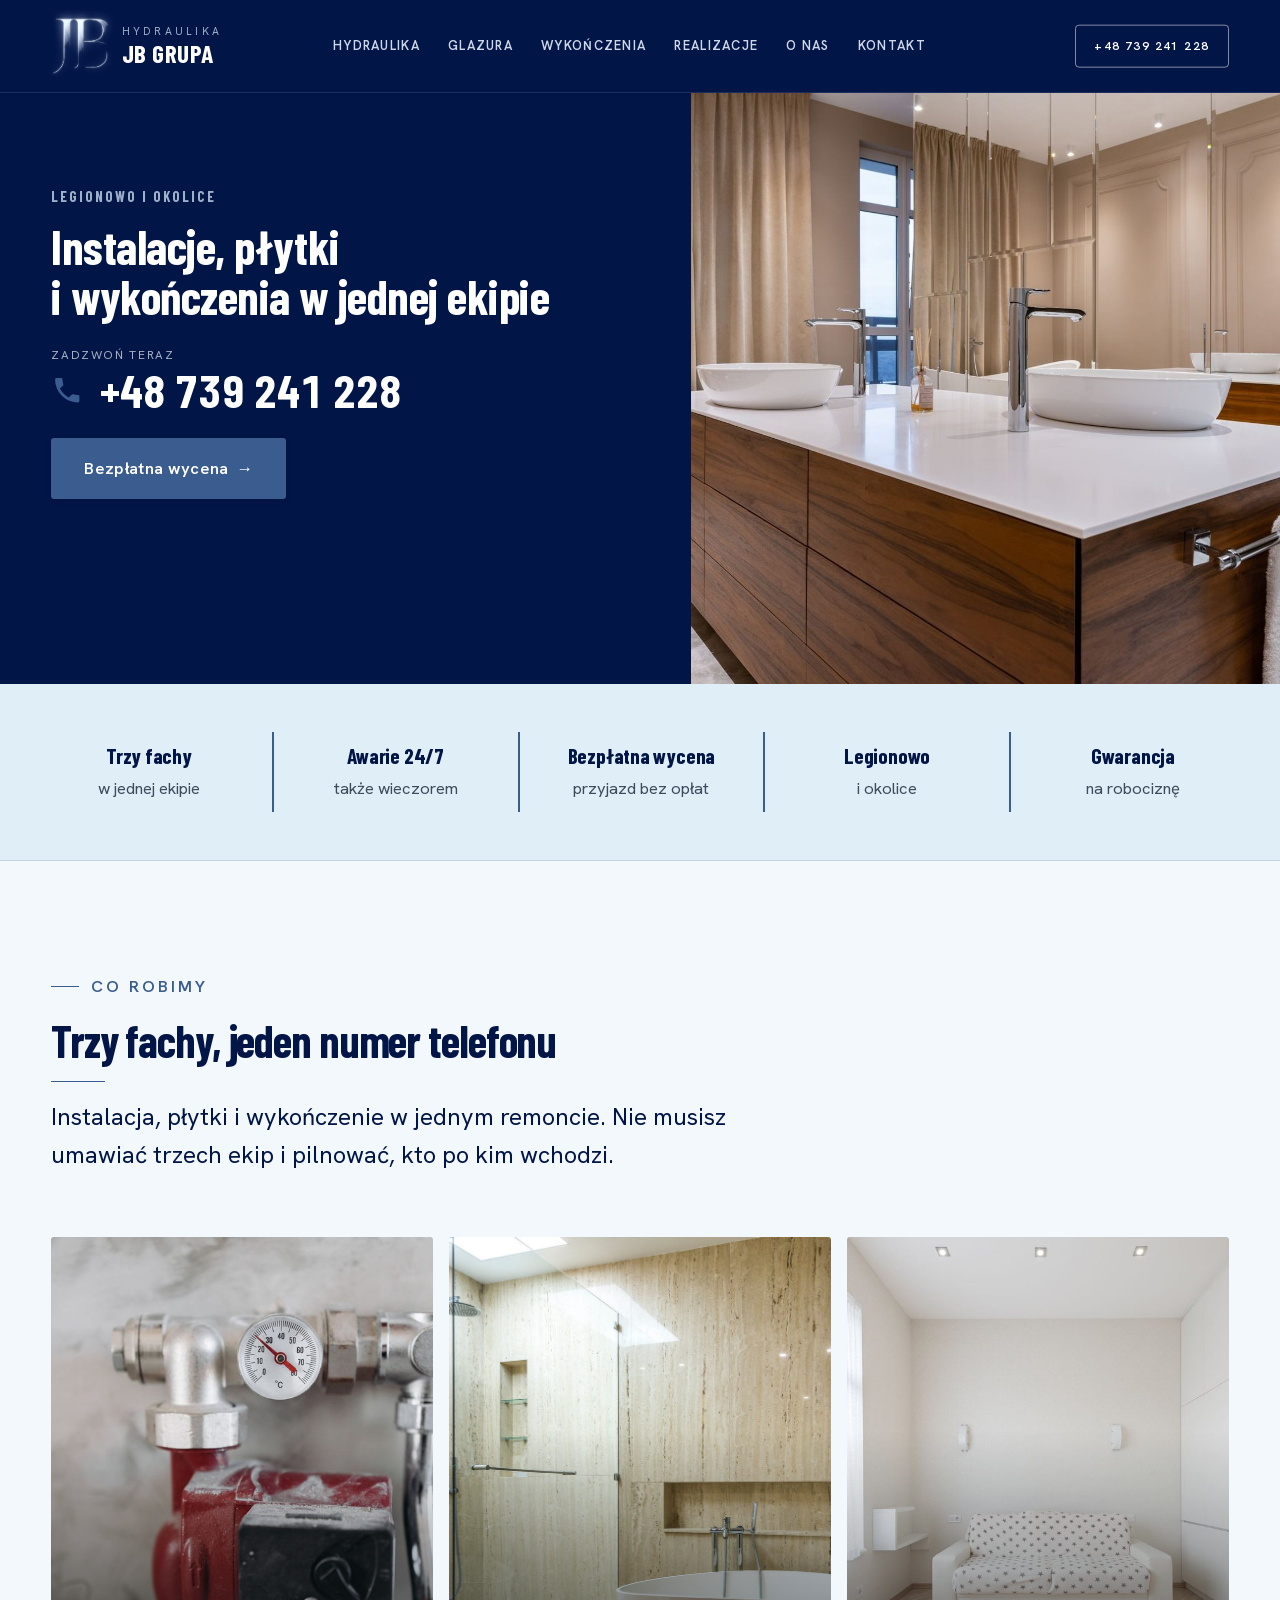
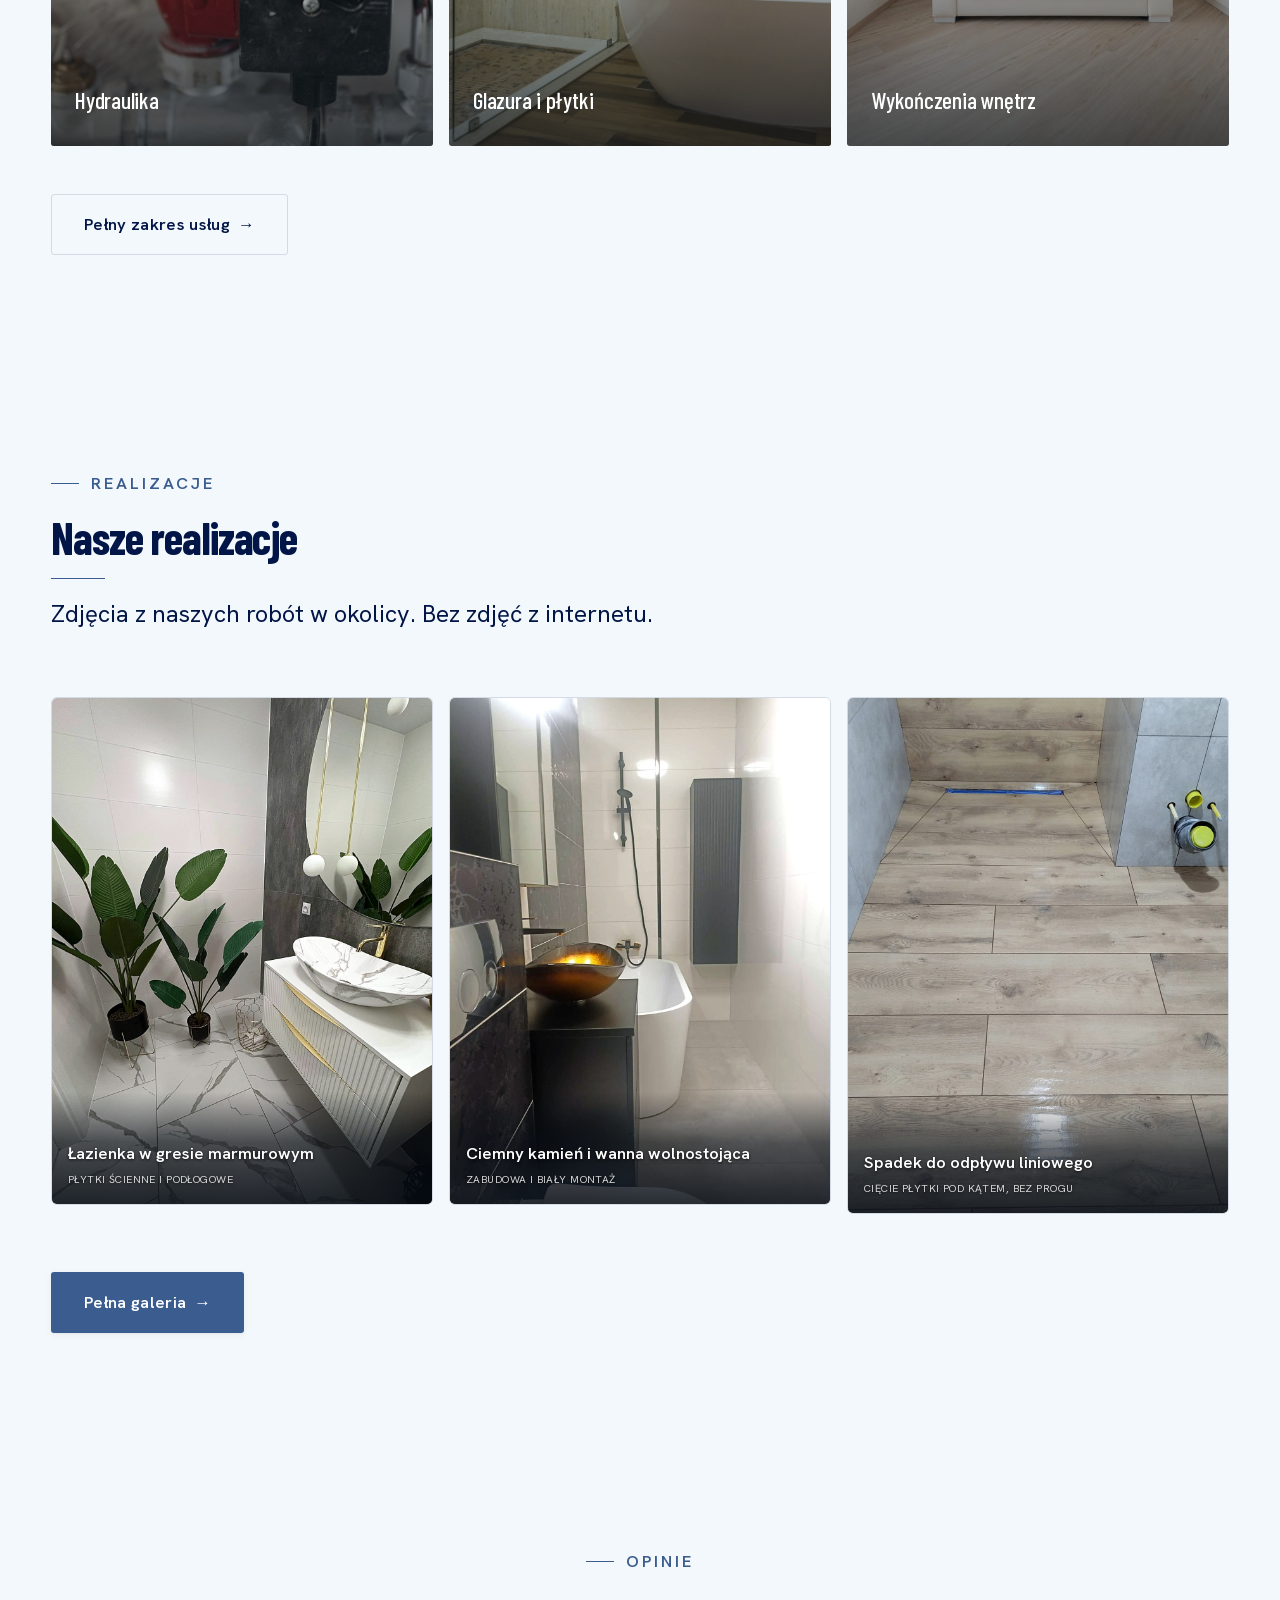
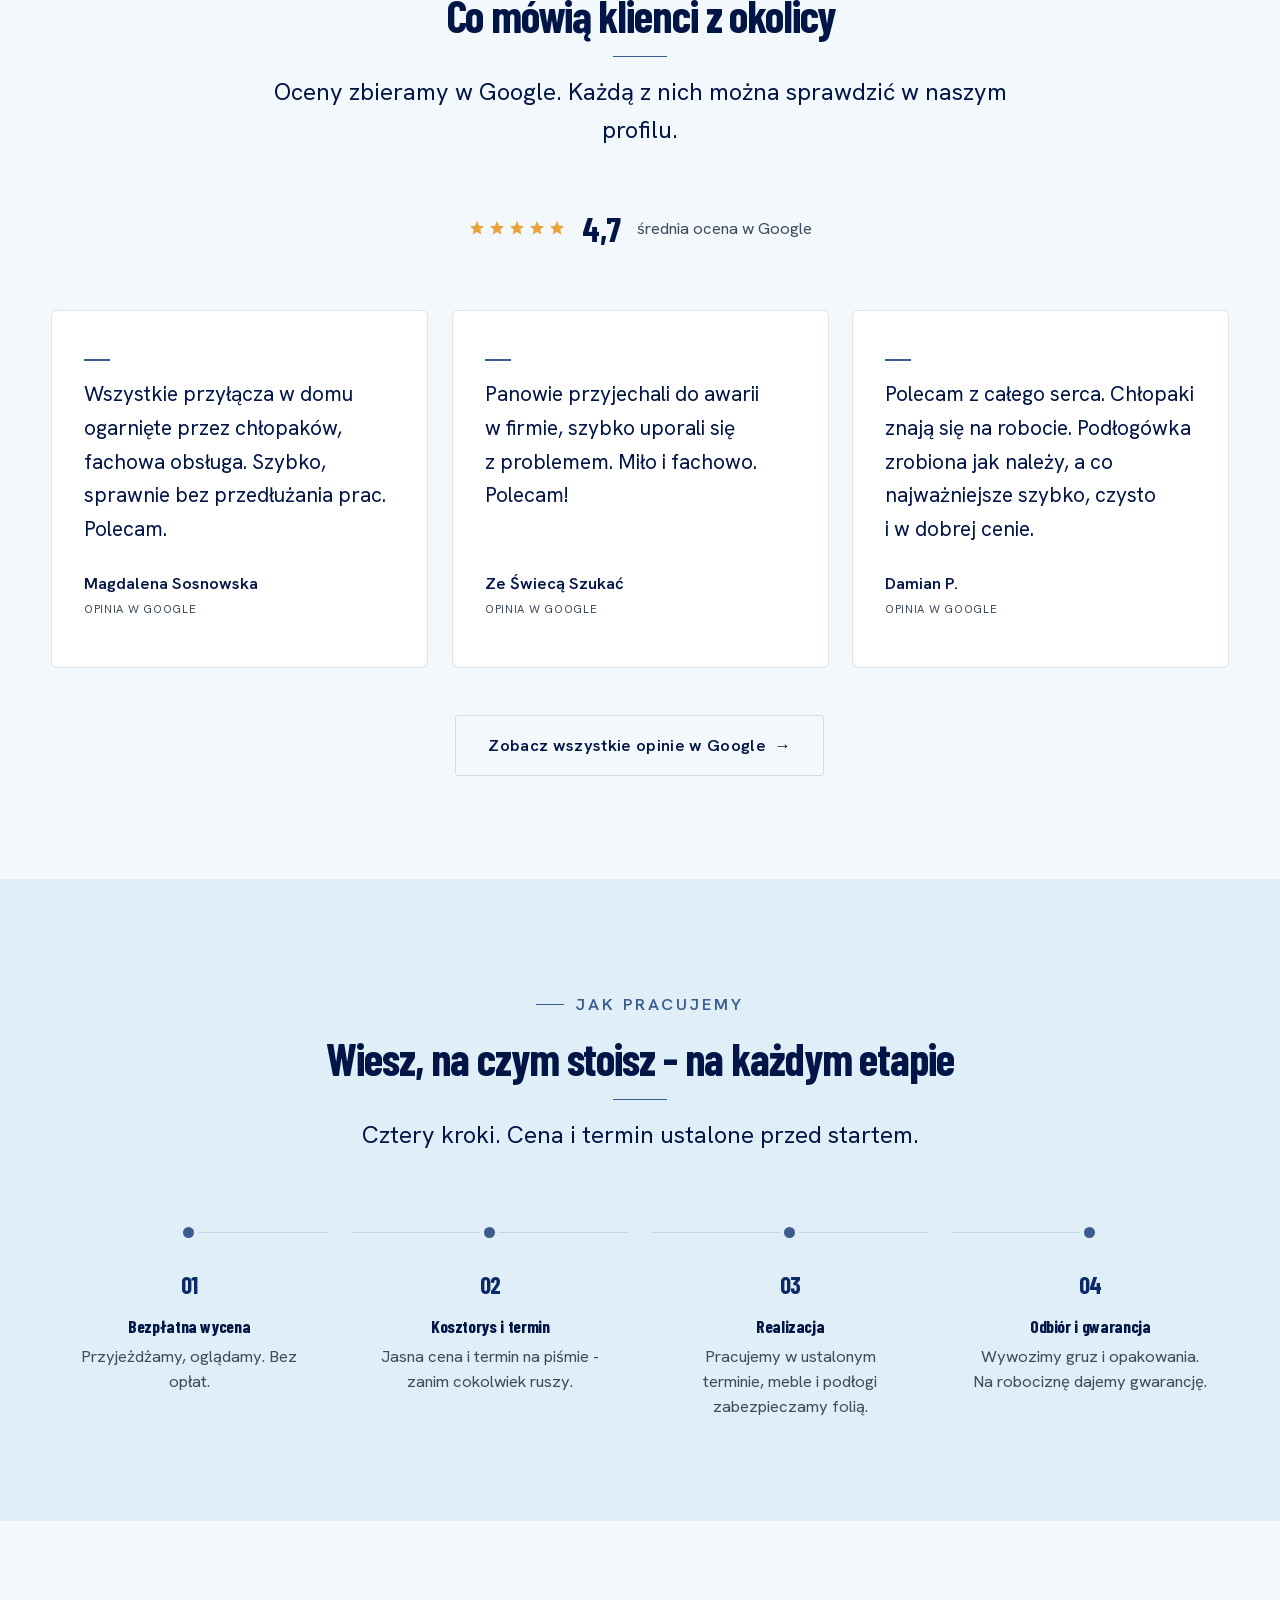
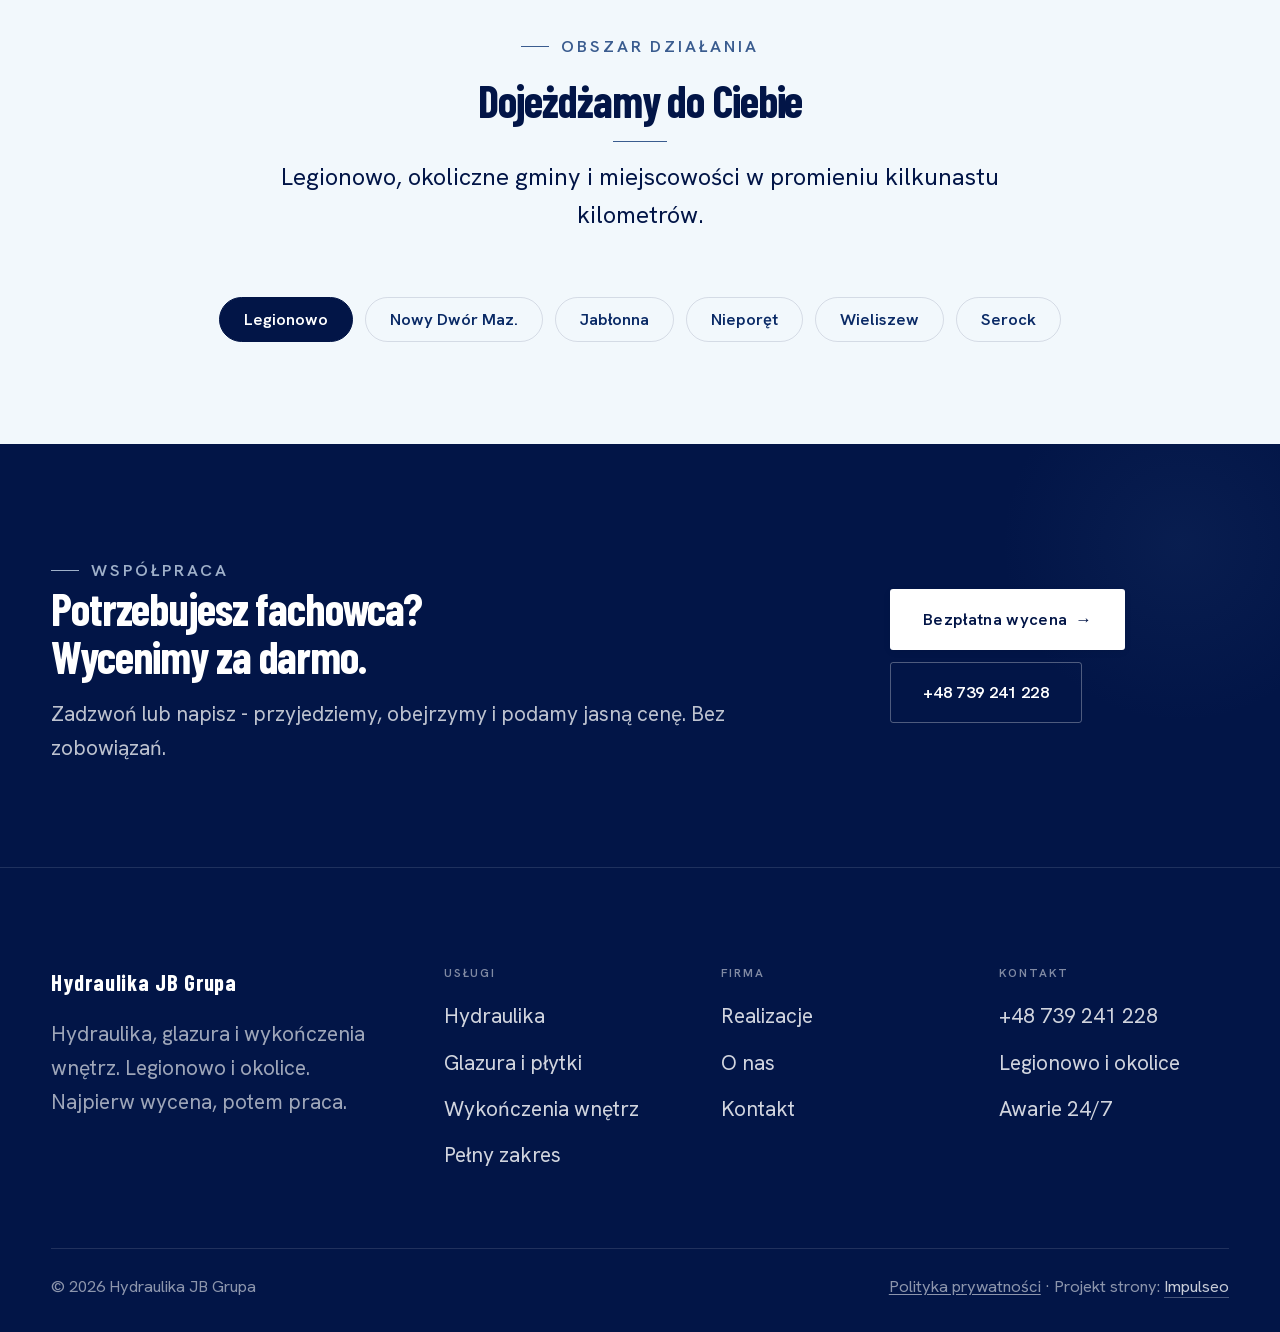
==== commit e69fce9f: "Podglad: poprawki z przegladu okiem klienta" ====
--- a/index.html
+++ b/index.html
@@ -81,7 +81,7 @@
     </div>
     <div class="gateways">
       <a href="hydraulika.html" class="gateway reveal"><img src="img/hydraulika-rozdzielacz.jpg" alt="Hydraulik Legionowo - rozdzielacz instalacji i centralne ogrzewanie" loading="lazy"><span class="g-ttl">Hydraulika</span></a>
-      <a href="glazura.html" class="gateway reveal"><img src="img/real-lazienka-marmur.jpg" alt="Glazurnik Legionowo - układanie płytek i gresu" loading="lazy"><span class="g-ttl">Glazura i&nbsp;płytki</span></a>
+      <a href="glazura.html" class="gateway reveal"><img src="img/g1.jpg" alt="Glazurnik Legionowo - układanie płytek i gresu" loading="lazy"><span class="g-ttl">Glazura i&nbsp;płytki</span></a>
       <a href="wykonczenia-wnetrz.html" class="gateway reveal"><img src="img/w6.jpg" alt="Wykończenia wnętrz Legionowo - gładzie, malowanie, podłogi" loading="lazy"><span class="g-ttl">Wykończenia wnętrz</span></a>
     </div>
     <div style="margin-top:var(--space-7)" class="reveal"><a href="oferta.html" class="btn btn-ghost">Pełny zakres usług <span class="arr" aria-hidden="true">→</span></a></div>
@@ -95,7 +95,7 @@
       <p>Zdjęcia z&nbsp;naszych robót w&nbsp;okolicy. Bez zdjęć z&nbsp;internetu.</p>
     </div>
     <div class="gallery-masonry">
-      <figure class="m-tile reveal"><img src="img/real-prysznic-drewnopodobny.jpg" alt="Wnęka prysznicowa w gresie drewnopodobnym, etap prac" loading="lazy"><figcaption class="cap">Wnęka prysznicowa w&nbsp;gresie drewnopodobnym<small>Etap przed białym montażem</small></figcaption></figure>
+      <figure class="m-tile reveal"><img src="img/real-lazienka-marmur.jpg" alt="Łazienka wyłożona gresem marmurowym" loading="lazy"><figcaption class="cap">Łazienka w&nbsp;gresie marmurowym<small>Płytki ścienne i&nbsp;podłogowe</small></figcaption></figure>
       <figure class="m-tile reveal"><img src="img/real-lazienka-antracyt.jpg" alt="Łazienka z ciemnym kamieniem i wanną wolnostojącą" loading="lazy"><figcaption class="cap">Ciemny kamień i&nbsp;wanna wolnostojąca<small>Zabudowa i&nbsp;biały montaż</small></figcaption></figure>
       <figure class="m-tile reveal"><img src="img/real-odplyw-liniowy.jpg" alt="Podłoga z gresu drewnopodobnego ze spadkiem do odpływu liniowego" loading="lazy"><figcaption class="cap">Spadek do odpływu liniowego<small>Cięcie płytki pod kątem, bez progu</small></figcaption></figure>
     </div>
--- a/assets/styles.css
+++ b/assets/styles.css
@@ -841,3 +841,8 @@
    gora i dol. Efekt: przezroczysty jasny pas nad i pod hero, ktory wygladal jak dziura
    w ukladzie (wada obecna od czerwca). Hero ma przylegac do menu i do paska hasel. */
 .hero-fach{padding-block:0}
+/* Siatki z CZTEREMA kaflami ukladaly sie 3 + 1 - czwarty zostawal sam, obok pustka.
+   Wymuszamy cztery kolumny na szerokim ekranie, potem 2 i 1. */
+.svc-grid.kol-4{grid-template-columns:repeat(4,1fr)}
+@media(max-width:1080px){.svc-grid.kol-4{grid-template-columns:repeat(2,1fr)}}
+@media(max-width:620px){.svc-grid.kol-4{grid-template-columns:1fr}}
